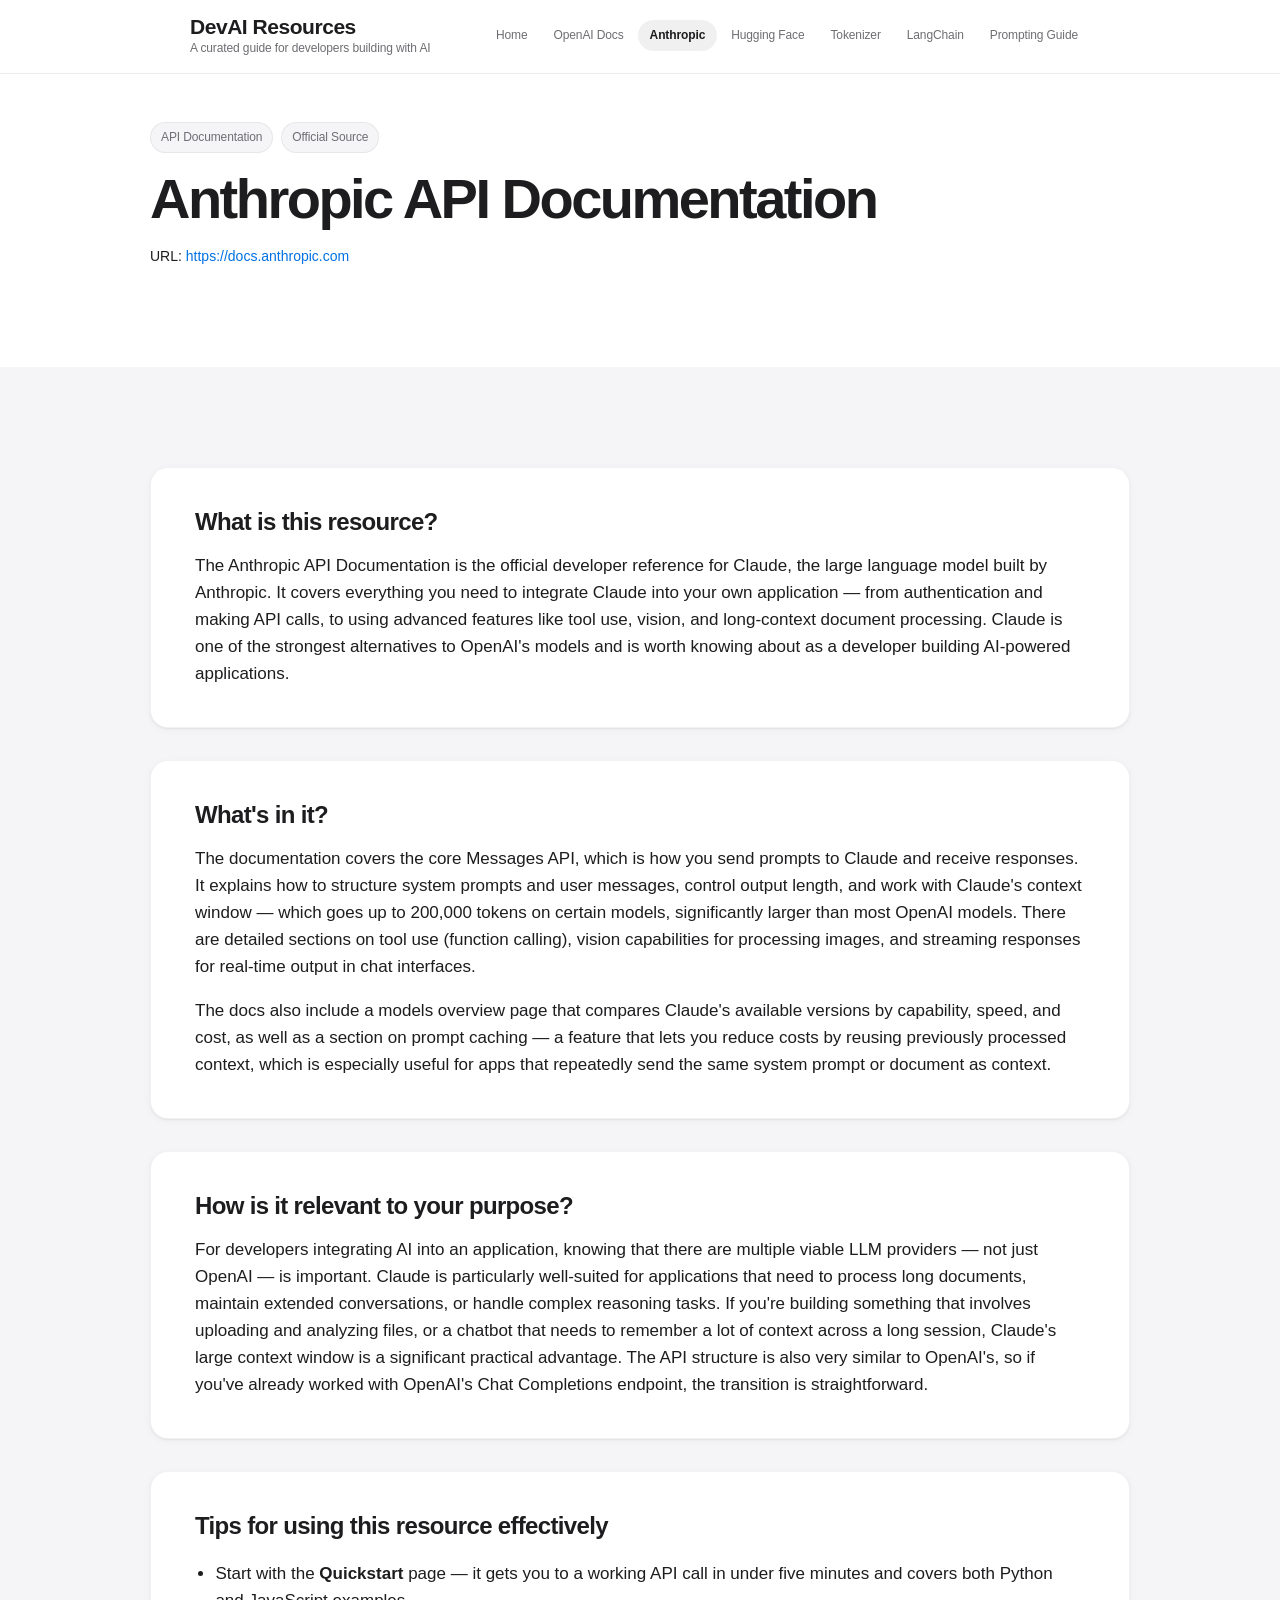
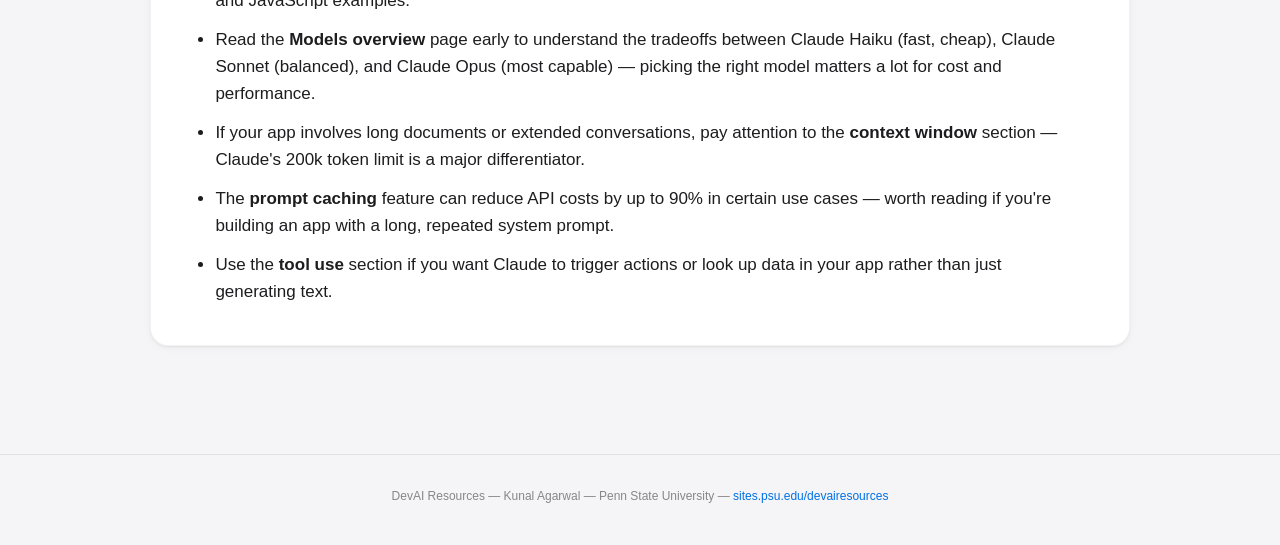
==== anthropic.html @ 5e5536e2 "Redesign DevAI Resources with premium Apple-inspired UI Rebuild the static site styling and page str" ====
<!DOCTYPE html>
<html lang="en">
<head>
  <meta charset="UTF-8" />
  <meta name="viewport" content="width=device-width, initial-scale=1.0" />
  <title>Anthropic API Documentation — DevAI Resources</title>
  <link rel="stylesheet" href="style.css" />
</head>
<body>

  <header class="chrome-header">
    <div class="chrome-header__inner">
      <div class="brand-block">
        <div class="brand-block__title"><a href="index.html">DevAI Resources</a></div>
        <div class="brand-block__tagline">A curated guide for developers building with AI</div>
      </div>
      <nav class="site-nav" aria-label="Primary">
        <ul class="site-nav__list">
          <li><a href="index.html" class="site-nav__link">Home</a></li>
          <li><a href="openai-docs.html" class="site-nav__link">OpenAI Docs</a></li>
          <li><a href="anthropic.html" class="site-nav__link is-current">Anthropic</a></li>
          <li><a href="huggingface.html" class="site-nav__link">Hugging Face</a></li>
          <li><a href="tokenizer.html" class="site-nav__link">Tokenizer</a></li>
          <li><a href="langchain.html" class="site-nav__link">LangChain</a></li>
          <li><a href="prompting-guide.html" class="site-nav__link">Prompting Guide</a></li>
        </ul>
      </nav>
    </div>
  </header>

  <main class="page-main">
    <section class="band band--white band--tight-top">
      <div class="layout-constrain">
        <div class="resource-lede">
          <div class="resource-lede__tags">
            <span class="resource-lede__tag">API Documentation</span>
            <span class="resource-lede__tag">Official Source</span>
          </div>
          <h1 class="resource-lede__title">Anthropic API Documentation</h1>
          <p class="resource-lede__url">URL: <a href="https://docs.anthropic.com" target="_blank">https://docs.anthropic.com</a></p>
        </div>
      </div>
    </section>

    <section class="band band--tint">
      <div class="layout-constrain">
        <div class="article-stack">
          <div class="feature-panel">
            <h3 class="feature-panel__title">What is this resource?</h3>
            <p>The Anthropic API Documentation is the official developer reference for Claude, the large language model built by Anthropic. It covers everything you need to integrate Claude into your own application — from authentication and making API calls, to using advanced features like tool use, vision, and long-context document processing. Claude is one of the strongest alternatives to OpenAI's models and is worth knowing about as a developer building AI-powered applications.</p>
          </div>

          <div class="feature-panel">
            <h3 class="feature-panel__title">What's in it?</h3>
            <p>The documentation covers the core Messages API, which is how you send prompts to Claude and receive responses. It explains how to structure system prompts and user messages, control output length, and work with Claude's context window — which goes up to 200,000 tokens on certain models, significantly larger than most OpenAI models. There are detailed sections on tool use (function calling), vision capabilities for processing images, and streaming responses for real-time output in chat interfaces.</p>
            <p>The docs also include a models overview page that compares Claude's available versions by capability, speed, and cost, as well as a section on prompt caching — a feature that lets you reduce costs by reusing previously processed context, which is especially useful for apps that repeatedly send the same system prompt or document as context.</p>
          </div>

          <div class="feature-panel">
            <h3 class="feature-panel__title">How is it relevant to your purpose?</h3>
            <p>For developers integrating AI into an application, knowing that there are multiple viable LLM providers — not just OpenAI — is important. Claude is particularly well-suited for applications that need to process long documents, maintain extended conversations, or handle complex reasoning tasks. If you're building something that involves uploading and analyzing files, or a chatbot that needs to remember a lot of context across a long session, Claude's large context window is a significant practical advantage. The API structure is also very similar to OpenAI's, so if you've already worked with OpenAI's Chat Completions endpoint, the transition is straightforward.</p>
          </div>

          <aside class="tips-panel">
            <h3 class="tips-panel__title">Tips for using this resource effectively</h3>
            <ul>
              <li>Start with the <strong>Quickstart</strong> page — it gets you to a working API call in under five minutes and covers both Python and JavaScript examples.</li>
              <li>Read the <strong>Models overview</strong> page early to understand the tradeoffs between Claude Haiku (fast, cheap), Claude Sonnet (balanced), and Claude Opus (most capable) — picking the right model matters a lot for cost and performance.</li>
              <li>If your app involves long documents or extended conversations, pay attention to the <strong>context window</strong> section — Claude's 200k token limit is a major differentiator.</li>
              <li>The <strong>prompt caching</strong> feature can reduce API costs by up to 90% in certain use cases — worth reading if you're building an app with a long, repeated system prompt.</li>
              <li>Use the <strong>tool use</strong> section if you want Claude to trigger actions or look up data in your app rather than just generating text.</li>
            </ul>
          </aside>
        </div>
      </div>
    </section>
  </main>

  <footer class="chrome-footer">
    <div class="layout-constrain">
      <p class="chrome-footer__legal">DevAI Resources &mdash; Kunal Agarwal &mdash; Penn State University &mdash; <a href="https://sites.psu.edu/devairesources">sites.psu.edu/devairesources</a></p>
    </div>
  </footer>

</body>
</html>
---- style.css ----
/* ============================================
   DevAI Resources — Apple-inspired design system
   GitHub Pages: link from each HTML <head>
   WordPress: Appearance → Additional CSS (no <style> in HTML)
   ============================================ */

:root {
  --bg-white: #ffffff;
  --bg-tint: #f5f5f7;
  --text: #1d1d1f;
  --text-secondary: #6e6e73;
  --text-tertiary: #86868b;
  --link: #0071e3;
  --link-hover: #0077ed;
  --hairline: rgba(0, 0, 0, 0.08);
  --shadow-card: 0 2px 8px rgba(0, 0, 0, 0.04), 0 1px 2px rgba(0, 0, 0, 0.06);
  --shadow-card-hover: 0 12px 40px rgba(0, 0, 0, 0.08), 0 4px 12px rgba(0, 0, 0, 0.04);
  --radius-sm: 10px;
  --radius-md: 14px;
  --radius-lg: 18px;
  --font-stack: -apple-system, BlinkMacSystemFont, "SF Pro Display", "SF Pro Text",
    "Segoe UI", Roboto, "Helvetica Neue", Arial, sans-serif;
  --mono: "SF Mono", ui-monospace, Menlo, Monaco, "Cascadia Mono", monospace;
  --max-content: 980px;
  --band-pad-y: clamp(5rem, 11vw, 6.25rem);
  --band-pad-x: clamp(1.25rem, 5vw, 2.5rem);
  --ease: cubic-bezier(0.25, 0.1, 0.25, 1);
}

*,
*::before,
*::after {
  box-sizing: border-box;
  margin: 0;
  padding: 0;
}

html {
  scroll-behavior: smooth;
}

@media (prefers-reduced-motion: reduce) {
  html {
    scroll-behavior: auto;
  }
  *,
  *::before,
  *::after {
    transition-duration: 0.01ms !important;
  }
}

body {
  font-family: var(--font-stack);
  font-size: 17px;
  line-height: 1.5882352941;
  font-weight: 400;
  color: var(--text);
  background: var(--bg-white);
  -webkit-font-smoothing: antialiased;
  text-rendering: optimizeLegibility;
}

/* —— Links —— */
a {
  color: var(--link);
  text-decoration: none;
}

a:hover {
  text-decoration: underline;
  color: var(--link-hover);
}

a:focus-visible {
  outline: 2px solid var(--link);
  outline-offset: 3px;
  border-radius: 2px;
}

/* —— Chrome header (frosted, sticky) —— */
.chrome-header {
  position: sticky;
  top: 0;
  z-index: 1000;
  background: rgba(255, 255, 255, 0.72);
  -webkit-backdrop-filter: saturate(180%) blur(20px);
  backdrop-filter: saturate(180%) blur(20px);
  border-bottom: 1px solid var(--hairline);
}

.chrome-header__inner {
  max-width: var(--max-content);
  margin: 0 auto;
  padding: 14px var(--band-pad-x) 16px;
  display: flex;
  align-items: center;
  justify-content: space-between;
  flex-wrap: wrap;
  gap: 16px 24px;
}

.brand-block__title {
  font-size: 21px;
  font-weight: 600;
  letter-spacing: -0.022em;
  line-height: 1.2;
}

.brand-block__title a {
  color: var(--text);
  text-decoration: none;
}

.brand-block__title a:hover {
  color: var(--text);
  text-decoration: none;
  opacity: 0.85;
}

.brand-block__tagline {
  margin-top: 2px;
  font-size: 12px;
  font-weight: 400;
  letter-spacing: -0.01em;
  color: var(--text-secondary);
  line-height: 1.3;
}

.site-nav__list {
  list-style: none;
  display: flex;
  flex-wrap: wrap;
  align-items: center;
  gap: 4px 2px;
}

.site-nav__link {
  display: inline-block;
  padding: 6px 12px;
  font-size: 12px;
  font-weight: 400;
  letter-spacing: -0.01em;
  color: var(--text-secondary);
  text-decoration: none;
  border-radius: 980px;
  transition: color 0.2s var(--ease), background 0.2s var(--ease);
}

.site-nav__link:hover {
  color: var(--text);
  text-decoration: none;
  background: rgba(0, 0, 0, 0.04);
}

.site-nav__link.is-current {
  color: var(--text);
  font-weight: 600;
  text-decoration: none;
  background: rgba(0, 0, 0, 0.06);
}

.site-nav__link.is-current:hover {
  color: var(--text);
}

/* —— Layout bands —— */
.band {
  width: 100%;
  padding: var(--band-pad-y) var(--band-pad-x);
}

.band--white {
  background: var(--bg-white);
}

.band--tint {
  background: var(--bg-tint);
}

.band--tight-top {
  padding-top: clamp(2rem, 5vw, 3rem);
}

.layout-constrain {
  max-width: var(--max-content);
  margin: 0 auto;
  width: 100%;
}

/* —— Home hero —— */
.hero {
  text-align: center;
  padding-top: clamp(3.5rem, 12vw, 6rem);
  padding-bottom: clamp(3.5rem, 12vw, 6rem);
}

.hero__eyebrow {
  font-size: 12px;
  font-weight: 600;
  letter-spacing: 0.02em;
  color: var(--text-tertiary);
  margin-bottom: 12px;
}

.hero__headline {
  font-size: clamp(40px, 7vw, 64px);
  font-weight: 600;
  letter-spacing: -0.045em;
  line-height: 1.05;
  color: var(--text);
  margin: 0 auto 20px;
}

.hero__subhead {
  font-size: clamp(19px, 2.5vw, 24px);
  font-weight: 400;
  letter-spacing: 0.004em;
  line-height: 1.4211;
  color: var(--text-secondary);
  max-width: 38rem;
  margin: 0 auto;
}

/* —— Page main —— */
.page-main {
  display: block;
}

/* —— Section typography —— */
.band .section-headline {
  font-size: clamp(32px, 5vw, 48px);
  font-weight: 600;
  letter-spacing: -0.035em;
  line-height: 1.0833333333;
  color: var(--text);
  margin-bottom: 20px;
}

.band p {
  color: var(--text);
  margin-bottom: 1em;
  max-width: 68ch;
}

.band p:last-child {
  margin-bottom: 0;
}

/* —— Pillar grid (audience / purpose / etc.) —— */
.pillar-grid {
  display: grid;
  grid-template-columns: repeat(auto-fit, minmax(220px, 1fr));
  gap: 16px;
  margin-top: 40px;
}

.pillar-card {
  background: var(--bg-white);
  border-radius: var(--radius-md);
  padding: 28px 24px;
  box-shadow: var(--shadow-card);
  border: 1px solid rgba(0, 0, 0, 0.04);
  transition: box-shadow 0.35s var(--ease), transform 0.35s var(--ease);
}

.pillar-card:hover {
  box-shadow: var(--shadow-card-hover);
  transform: translateY(-2px);
}

.pillar-card h3.pillar-card__label {
  font-size: 14px;
  font-weight: 600;
  letter-spacing: -0.016em;
  color: var(--text-secondary);
  margin: 0 0 8px;
}

.pillar-card p {
  font-size: 15px;
  line-height: 1.5;
  color: var(--text);
  margin: 0;
  max-width: none;
}

/* —— TOC panel —— */
.toc-panel {
  margin-top: 32px;
  background: var(--bg-white);
  border-radius: var(--radius-lg);
  padding: 36px 40px;
  box-shadow: var(--shadow-card);
  border: 1px solid rgba(0, 0, 0, 0.04);
}

.toc-panel__label {
  font-size: 14px;
  font-weight: 600;
  letter-spacing: -0.016em;
  color: var(--text-secondary);
  margin-bottom: 20px;
}

.toc-panel__list {
  list-style: decimal;
  padding-left: 1.25em;
  margin: 0;
}

.toc-panel__list > li {
  margin-bottom: 20px;
  padding-left: 8px;
  font-size: 17px;
  line-height: 1.4705882353;
  color: var(--text);
}

.toc-panel__list > li:last-child {
  margin-bottom: 0;
}

.toc-panel__list a {
  font-weight: 500;
  color: var(--link);
}

.toc-panel__list a:hover {
  color: var(--link-hover);
}

.toc-panel__summary {
  display: block;
  margin-top: 6px;
  font-size: 14px;
  font-weight: 400;
  line-height: 1.5;
  color: var(--text-secondary);
  max-width: none;
}

/* —— Resource deck (index) —— */
.resource-deck {
  display: grid;
  gap: 16px;
  margin-top: 32px;
}

.resource-card {
  display: flex;
  align-items: flex-start;
  gap: 20px;
  background: var(--bg-white);
  border-radius: var(--radius-lg);
  padding: 28px 32px;
  border: 1px solid rgba(0, 0, 0, 0.06);
  box-shadow: var(--shadow-card);
  transition: box-shadow 0.35s var(--ease), transform 0.35s var(--ease);
}

.resource-card:hover {
  box-shadow: var(--shadow-card-hover);
  transform: translateY(-3px);
}

.resource-card__index {
  flex-shrink: 0;
  width: 32px;
  height: 32px;
  display: flex;
  align-items: center;
  justify-content: center;
  font-size: 13px;
  font-weight: 600;
  letter-spacing: -0.02em;
  color: var(--text-secondary);
  background: var(--bg-tint);
  border-radius: var(--radius-sm);
}

.resource-card__body {
  min-width: 0;
  flex: 1;
}

.resource-card__title {
  font-size: 21px;
  font-weight: 600;
  letter-spacing: -0.022em;
  line-height: 1.1904761905;
  color: var(--text);
  margin: 0 0 8px;
}

.resource-card__blurb {
  font-size: 15px;
  line-height: 1.5;
  color: var(--text-secondary);
  margin: 0 0 12px;
  max-width: none;
}

.resource-card__link {
  display: inline-flex;
  align-items: center;
  gap: 6px;
  font-size: 15px;
  font-weight: 400;
  color: var(--link);
  margin-top: 4px;
  text-decoration: none;
}

.resource-card__link:hover {
  text-decoration: underline;
  color: var(--link-hover);
}

/* —— Resource article (subpages) —— */
.resource-lede__tags {
  display: flex;
  flex-wrap: wrap;
  gap: 8px;
  margin-bottom: 16px;
}

.resource-lede__tag {
  display: inline-block;
  font-size: 12px;
  font-weight: 500;
  letter-spacing: -0.01em;
  color: var(--text-secondary);
  background: var(--bg-tint);
  padding: 5px 10px;
  border-radius: 980px;
  border: 1px solid rgba(0, 0, 0, 0.06);
}

.resource-lede__title {
  font-size: clamp(36px, 5.5vw, 56px);
  font-weight: 600;
  letter-spacing: -0.045em;
  line-height: 1.0714285714;
  color: var(--text);
  margin-bottom: 16px;
}

.resource-lede__url {
  font-size: 14px;
  line-height: 1.6;
  color: var(--text-secondary);
  margin: 0;
  max-width: none;
}

.resource-lede__url a {
  font-weight: 400;
  word-break: break-word;
}

.article-stack {
  display: flex;
  flex-direction: column;
  gap: 32px;
}

.feature-panel {
  background: var(--bg-white);
  border-radius: var(--radius-lg);
  padding: 40px 44px;
  border: 1px solid rgba(0, 0, 0, 0.05);
  box-shadow: var(--shadow-card);
}

.feature-panel__title {
  font-size: 24px;
  font-weight: 600;
  letter-spacing: -0.028em;
  line-height: 1.1666666667;
  color: var(--text);
  margin: 0 0 16px;
}

.feature-panel p {
  font-size: 17px;
  line-height: 1.5882352941;
  color: var(--text);
  margin-bottom: 1em;
  max-width: none;
}

.feature-panel p:last-child {
  margin-bottom: 0;
}

.tips-panel {
  background: var(--bg-white);
  border-radius: var(--radius-lg);
  padding: 40px 44px;
  border: 1px solid rgba(0, 0, 0, 0.05);
  box-shadow: var(--shadow-card);
  margin-bottom: 8px;
}

.tips-panel__title {
  font-size: 24px;
  font-weight: 600;
  letter-spacing: -0.028em;
  line-height: 1.1666666667;
  color: var(--text);
  margin: 0 0 20px;
}

.tips-panel ul {
  margin: 0;
  padding-left: 1.2em;
  max-width: none;
}

.tips-panel li {
  font-size: 17px;
  line-height: 1.5882352941;
  color: var(--text);
  margin-bottom: 12px;
}

.tips-panel li:last-child {
  margin-bottom: 0;
}

strong {
  font-weight: 600;
  color: var(--text);
}

code {
  font-family: var(--mono);
  font-size: 0.9em;
  font-weight: 500;
  color: var(--text);
  background: var(--bg-tint);
  padding: 0.12em 0.4em;
  border-radius: 6px;
  border: 1px solid rgba(0, 0, 0, 0.06);
}

/* —— Footer —— */
.chrome-footer {
  background: var(--bg-tint);
  border-top: 1px solid var(--hairline);
  padding: 32px var(--band-pad-x) 40px;
  text-align: center;
}

.chrome-footer__legal {
  font-size: 12px;
  line-height: 1.5;
  color: var(--text-tertiary);
  margin: 0 auto;
  max-width: 42rem;
}

.chrome-footer__legal a {
  color: var(--link);
  font-weight: 400;
}

.chrome-footer__legal a:hover {
  color: var(--link-hover);
}

/* —— Responsive —— */
@media (max-width: 734px) {
  .chrome-header__inner {
    flex-direction: column;
    align-items: flex-start;
  }

  .site-nav__list {
    gap: 2px;
  }

  .toc-panel {
    padding: 28px 24px;
  }

  .feature-panel,
  .tips-panel {
    padding: 32px 24px;
  }

  .resource-card {
    padding: 24px 20px;
    flex-direction: column;
    gap: 16px;
  }

  body {
    font-size: 16px;
  }

  .toc-panel__list > li,
  .feature-panel p,
  .tips-panel li {
    font-size: 16px;
  }
}
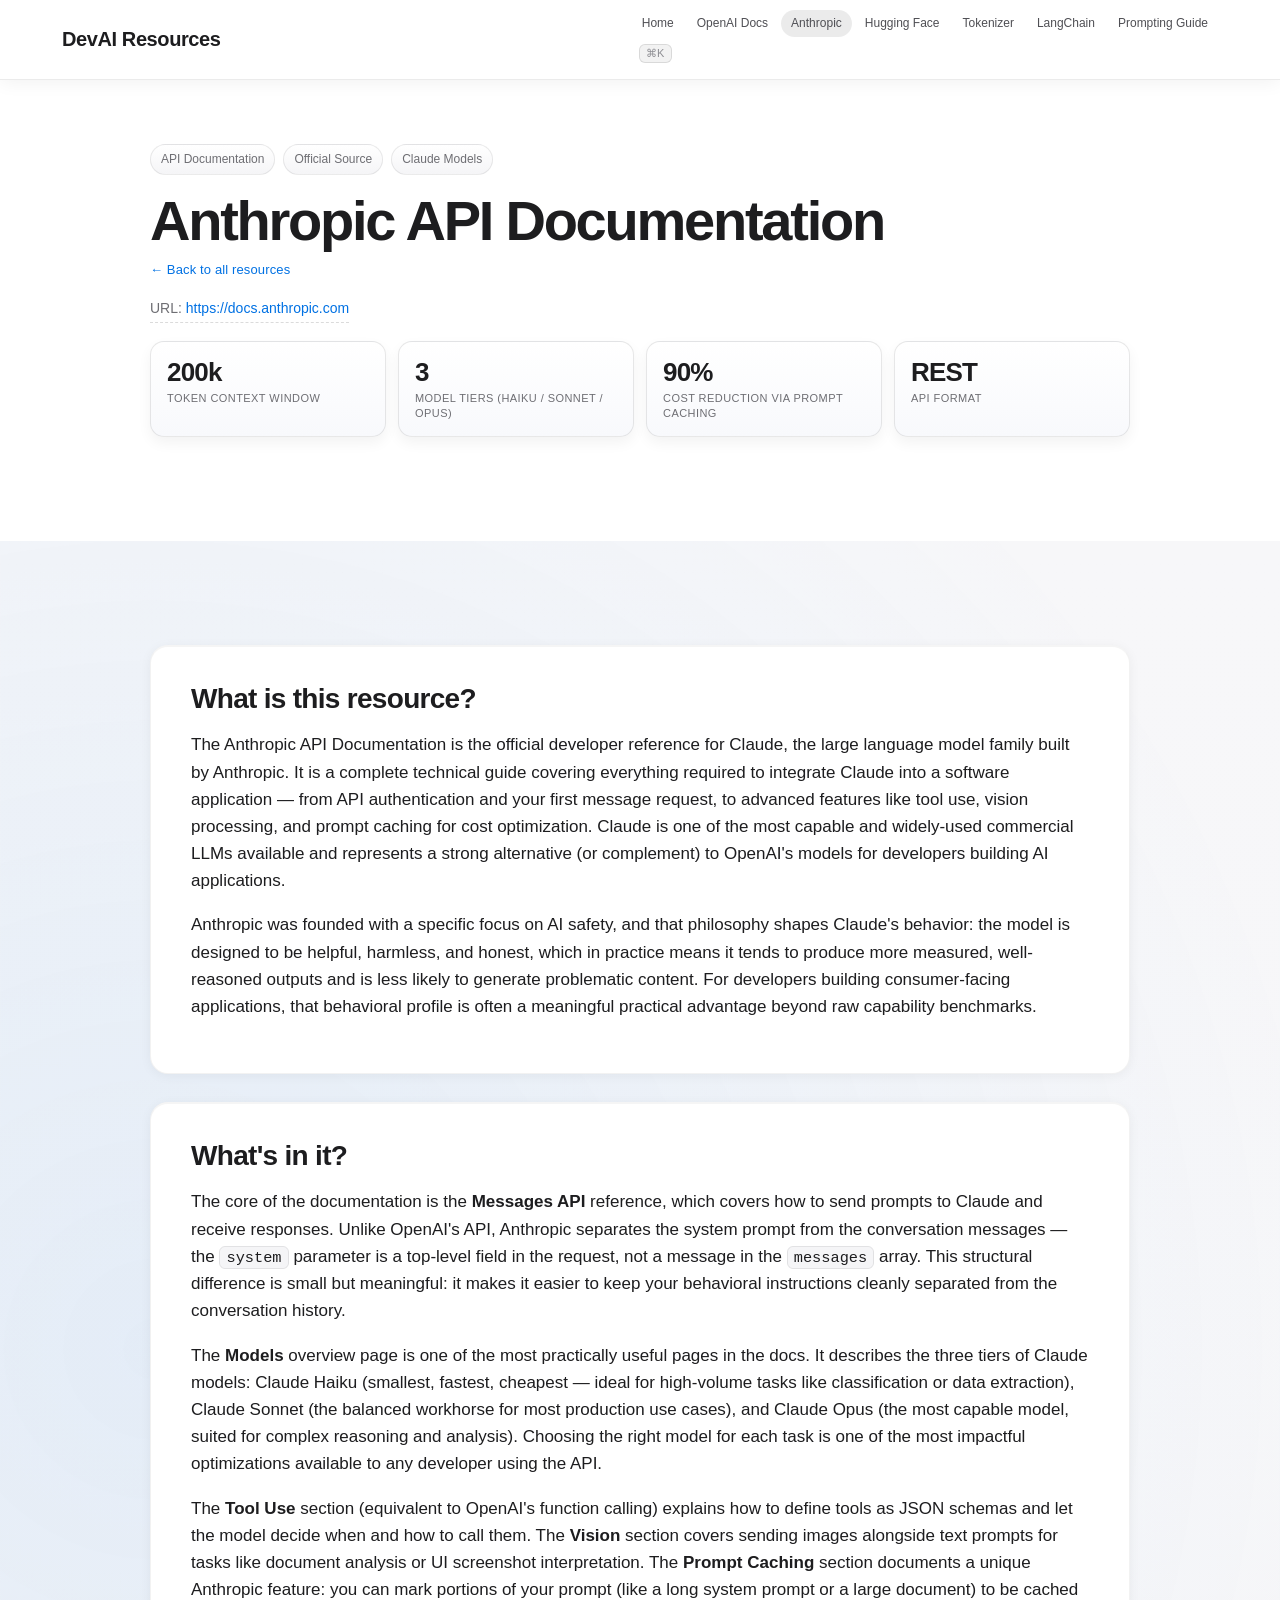
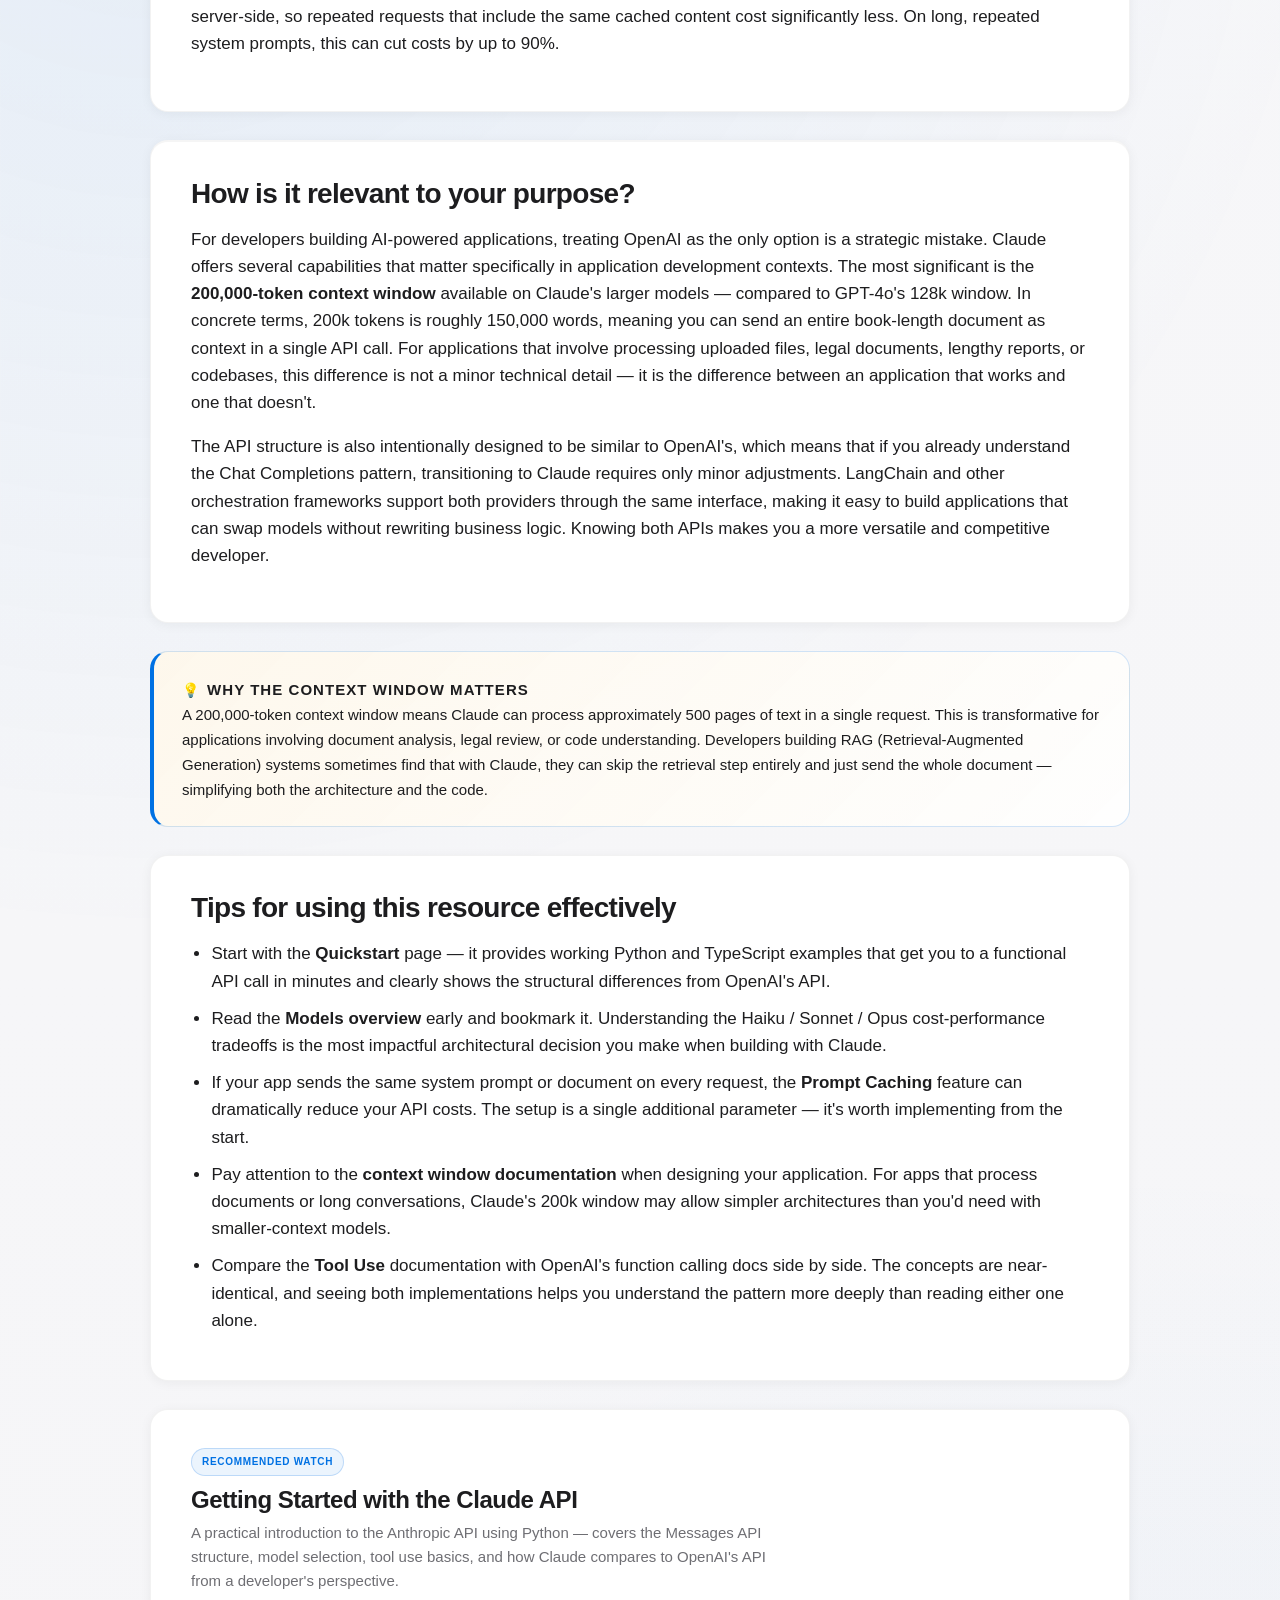
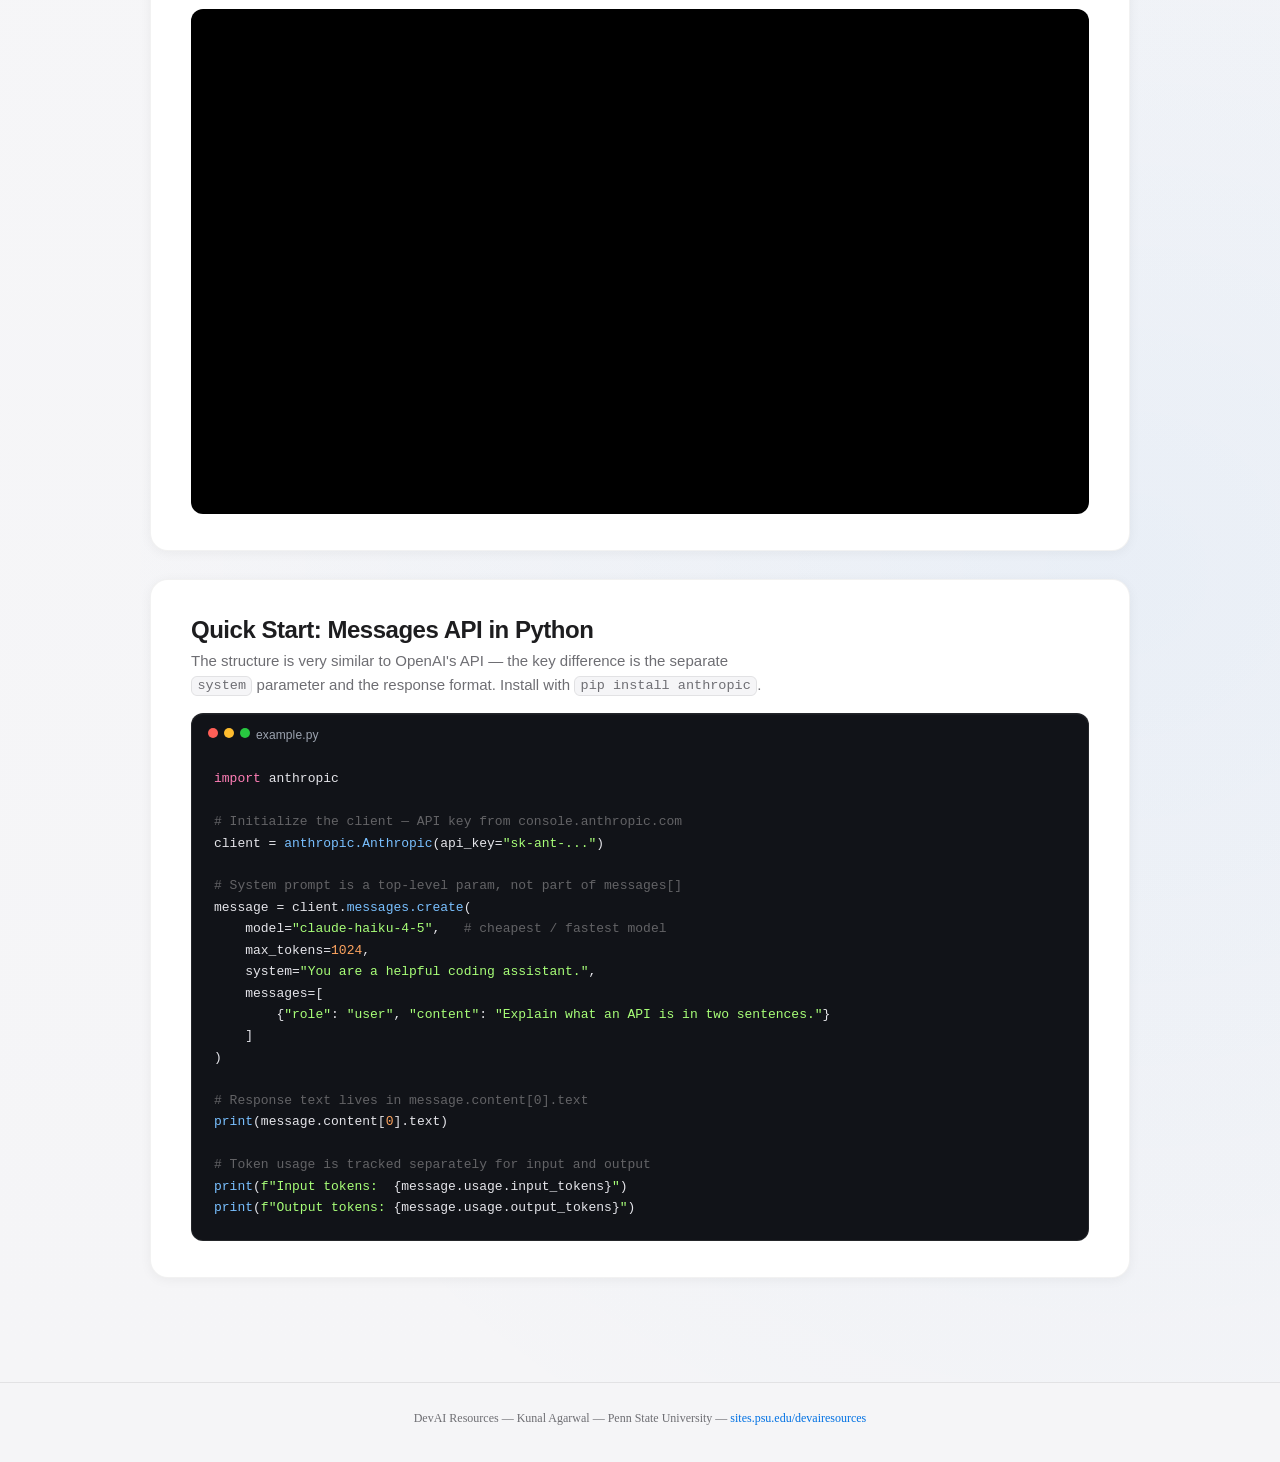
==== commit c2df6080: "Add fully functional client-side search bar to nav - New search.js with scored search index across a" ====
--- a/anthropic.html
+++ b/anthropic.html
@@ -8,79 +8,180 @@
 </head>
 <body>
 
-  <header class="chrome-header">
-    <div class="chrome-header__inner">
-      <div class="brand-block">
-        <div class="brand-block__title"><a href="index.html">DevAI Resources</a></div>
-        <div class="brand-block__tagline">A curated guide for developers building with AI</div>
-      </div>
-      <nav class="site-nav" aria-label="Primary">
-        <ul class="site-nav__list">
-          <li><a href="index.html" class="site-nav__link">Home</a></li>
-          <li><a href="openai-docs.html" class="site-nav__link">OpenAI Docs</a></li>
-          <li><a href="anthropic.html" class="site-nav__link is-current">Anthropic</a></li>
-          <li><a href="huggingface.html" class="site-nav__link">Hugging Face</a></li>
-          <li><a href="tokenizer.html" class="site-nav__link">Tokenizer</a></li>
-          <li><a href="langchain.html" class="site-nav__link">LangChain</a></li>
-          <li><a href="prompting-guide.html" class="site-nav__link">Prompting Guide</a></li>
+  <!-- GITHUB PAGES ONLY — do not paste this into WordPress -->
+  <header class="devai-header">
+    <div class="devai-header__inner">
+      <a class="devai-brand" href="index.html">DevAI Resources</a>
+      <nav class="devai-nav" aria-label="Primary">
+        <ul class="devai-nav__list">
+          <li><a href="index.html" class="devai-nav__link">Home</a></li>
+          <li><a href="openai-docs.html" class="devai-nav__link">OpenAI Docs</a></li>
+          <li><a href="anthropic.html" class="devai-nav__link is-current">Anthropic</a></li>
+          <li><a href="huggingface.html" class="devai-nav__link">Hugging Face</a></li>
+          <li><a href="tokenizer.html" class="devai-nav__link">Tokenizer</a></li>
+          <li><a href="langchain.html" class="devai-nav__link">LangChain</a></li>
+          <li><a href="prompting-guide.html" class="devai-nav__link">Prompting Guide</a></li>
         </ul>
+        <div class="devai-search" id="devaiSearch">
+          <button class="devai-search__btn" id="devaiSearchToggle" aria-label="Search" aria-expanded="false">
+            <svg width="16" height="16" viewBox="0 0 16 16" fill="none" xmlns="http://www.w3.org/2000/svg">
+              <circle cx="6.5" cy="6.5" r="5" stroke="currentColor" stroke-width="1.5"/>
+              <path d="M10.5 10.5L14 14" stroke="currentColor" stroke-width="1.5" stroke-linecap="round"/>
+            </svg>
+            <span class="devai-search__shortcut">&#8984;K</span>
+          </button>
+          <div class="devai-search__popover" id="devaiSearchPopover">
+            <input
+              type="text"
+              class="devai-search__input"
+              id="devaiSearchInput"
+              placeholder="Search resources&#8230;"
+              autocomplete="off"
+              spellcheck="false"
+            />
+            <div class="devai-search__results" id="devaiSearchResults"></div>
+          </div>
+        </div>
       </nav>
     </div>
   </header>
 
   <main class="page-main">
+
+    <!-- Lede / hero -->
     <section class="band band--white band--tight-top">
       <div class="layout-constrain">
         <div class="resource-lede">
           <div class="resource-lede__tags">
             <span class="resource-lede__tag">API Documentation</span>
             <span class="resource-lede__tag">Official Source</span>
+            <span class="resource-lede__tag">Claude Models</span>
           </div>
           <h1 class="resource-lede__title">Anthropic API Documentation</h1>
+          <p class="resource-lede__back"><a href="index.html">&larr; Back to all resources</a></p>
           <p class="resource-lede__url">URL: <a href="https://docs.anthropic.com" target="_blank">https://docs.anthropic.com</a></p>
+          <div class="devai-stats">
+            <div class="devai-stat">
+              <p class="devai-stat__value">200k</p>
+              <p class="devai-stat__label">Token context window</p>
+            </div>
+            <div class="devai-stat">
+              <p class="devai-stat__value">3</p>
+              <p class="devai-stat__label">Model tiers (Haiku / Sonnet / Opus)</p>
+            </div>
+            <div class="devai-stat">
+              <p class="devai-stat__value">90%</p>
+              <p class="devai-stat__label">Cost reduction via prompt caching</p>
+            </div>
+            <div class="devai-stat">
+              <p class="devai-stat__value">REST</p>
+              <p class="devai-stat__label">API format</p>
+            </div>
+          </div>
         </div>
       </div>
     </section>
 
+    <!-- Abstract sections -->
     <section class="band band--tint">
       <div class="layout-constrain">
         <div class="article-stack">
+
+          <!-- What is this resource? -->
           <div class="feature-panel">
             <h3 class="feature-panel__title">What is this resource?</h3>
-            <p>The Anthropic API Documentation is the official developer reference for Claude, the large language model built by Anthropic. It covers everything you need to integrate Claude into your own application — from authentication and making API calls, to using advanced features like tool use, vision, and long-context document processing. Claude is one of the strongest alternatives to OpenAI's models and is worth knowing about as a developer building AI-powered applications.</p>
+            <p>The Anthropic API Documentation is the official developer reference for Claude, the large language model family built by Anthropic. It is a complete technical guide covering everything required to integrate Claude into a software application — from API authentication and your first message request, to advanced features like tool use, vision processing, and prompt caching for cost optimization. Claude is one of the most capable and widely-used commercial LLMs available and represents a strong alternative (or complement) to OpenAI's models for developers building AI applications.</p>
+            <p>Anthropic was founded with a specific focus on AI safety, and that philosophy shapes Claude's behavior: the model is designed to be helpful, harmless, and honest, which in practice means it tends to produce more measured, well-reasoned outputs and is less likely to generate problematic content. For developers building consumer-facing applications, that behavioral profile is often a meaningful practical advantage beyond raw capability benchmarks.</p>
           </div>
 
+          <!-- What's in it? -->
           <div class="feature-panel">
             <h3 class="feature-panel__title">What's in it?</h3>
-            <p>The documentation covers the core Messages API, which is how you send prompts to Claude and receive responses. It explains how to structure system prompts and user messages, control output length, and work with Claude's context window — which goes up to 200,000 tokens on certain models, significantly larger than most OpenAI models. There are detailed sections on tool use (function calling), vision capabilities for processing images, and streaming responses for real-time output in chat interfaces.</p>
-            <p>The docs also include a models overview page that compares Claude's available versions by capability, speed, and cost, as well as a section on prompt caching — a feature that lets you reduce costs by reusing previously processed context, which is especially useful for apps that repeatedly send the same system prompt or document as context.</p>
+            <p>The core of the documentation is the <strong>Messages API</strong> reference, which covers how to send prompts to Claude and receive responses. Unlike OpenAI's API, Anthropic separates the system prompt from the conversation messages — the <code>system</code> parameter is a top-level field in the request, not a message in the <code>messages</code> array. This structural difference is small but meaningful: it makes it easier to keep your behavioral instructions cleanly separated from the conversation history.</p>
+            <p>The <strong>Models</strong> overview page is one of the most practically useful pages in the docs. It describes the three tiers of Claude models: Claude Haiku (smallest, fastest, cheapest — ideal for high-volume tasks like classification or data extraction), Claude Sonnet (the balanced workhorse for most production use cases), and Claude Opus (the most capable model, suited for complex reasoning and analysis). Choosing the right model for each task is one of the most impactful optimizations available to any developer using the API.</p>
+            <p>The <strong>Tool Use</strong> section (equivalent to OpenAI's function calling) explains how to define tools as JSON schemas and let the model decide when and how to call them. The <strong>Vision</strong> section covers sending images alongside text prompts for tasks like document analysis or UI screenshot interpretation. The <strong>Prompt Caching</strong> section documents a unique Anthropic feature: you can mark portions of your prompt (like a long system prompt or a large document) to be cached server-side, so repeated requests that include the same cached content cost significantly less. On long, repeated system prompts, this can cut costs by up to 90%.</p>
           </div>
 
+          <!-- How is it relevant? -->
           <div class="feature-panel">
             <h3 class="feature-panel__title">How is it relevant to your purpose?</h3>
-            <p>For developers integrating AI into an application, knowing that there are multiple viable LLM providers — not just OpenAI — is important. Claude is particularly well-suited for applications that need to process long documents, maintain extended conversations, or handle complex reasoning tasks. If you're building something that involves uploading and analyzing files, or a chatbot that needs to remember a lot of context across a long session, Claude's large context window is a significant practical advantage. The API structure is also very similar to OpenAI's, so if you've already worked with OpenAI's Chat Completions endpoint, the transition is straightforward.</p>
+            <p>For developers building AI-powered applications, treating OpenAI as the only option is a strategic mistake. Claude offers several capabilities that matter specifically in application development contexts. The most significant is the <strong>200,000-token context window</strong> available on Claude's larger models — compared to GPT-4o's 128k window. In concrete terms, 200k tokens is roughly 150,000 words, meaning you can send an entire book-length document as context in a single API call. For applications that involve processing uploaded files, legal documents, lengthy reports, or codebases, this difference is not a minor technical detail — it is the difference between an application that works and one that doesn't.</p>
+            <p>The API structure is also intentionally designed to be similar to OpenAI's, which means that if you already understand the Chat Completions pattern, transitioning to Claude requires only minor adjustments. LangChain and other orchestration frameworks support both providers through the same interface, making it easy to build applications that can swap models without rewriting business logic. Knowing both APIs makes you a more versatile and competitive developer.</p>
           </div>
 
+          <!-- Callout -->
+          <div class="devai-callout">
+            <p class="devai-callout__label">Why the context window matters</p>
+            <p>A 200,000-token context window means Claude can process approximately 500 pages of text in a single request. This is transformative for applications involving document analysis, legal review, or code understanding. Developers building RAG (Retrieval-Augmented Generation) systems sometimes find that with Claude, they can skip the retrieval step entirely and just send the whole document — simplifying both the architecture and the code.</p>
+          </div>
+
+          <!-- Tips -->
           <aside class="tips-panel">
             <h3 class="tips-panel__title">Tips for using this resource effectively</h3>
             <ul>
-              <li>Start with the <strong>Quickstart</strong> page — it gets you to a working API call in under five minutes and covers both Python and JavaScript examples.</li>
-              <li>Read the <strong>Models overview</strong> page early to understand the tradeoffs between Claude Haiku (fast, cheap), Claude Sonnet (balanced), and Claude Opus (most capable) — picking the right model matters a lot for cost and performance.</li>
-              <li>If your app involves long documents or extended conversations, pay attention to the <strong>context window</strong> section — Claude's 200k token limit is a major differentiator.</li>
-              <li>The <strong>prompt caching</strong> feature can reduce API costs by up to 90% in certain use cases — worth reading if you're building an app with a long, repeated system prompt.</li>
-              <li>Use the <strong>tool use</strong> section if you want Claude to trigger actions or look up data in your app rather than just generating text.</li>
+              <li>Start with the <strong>Quickstart</strong> page — it provides working Python and TypeScript examples that get you to a functional API call in minutes and clearly shows the structural differences from OpenAI's API.</li>
+              <li>Read the <strong>Models overview</strong> early and bookmark it. Understanding the Haiku / Sonnet / Opus cost-performance tradeoffs is the most impactful architectural decision you make when building with Claude.</li>
+              <li>If your app sends the same system prompt or document on every request, the <strong>Prompt Caching</strong> feature can dramatically reduce your API costs. The setup is a single additional parameter — it's worth implementing from the start.</li>
+              <li>Pay attention to the <strong>context window documentation</strong> when designing your application. For apps that process documents or long conversations, Claude's 200k window may allow simpler architectures than you'd need with smaller-context models.</li>
+              <li>Compare the <strong>Tool Use</strong> documentation with OpenAI's function calling docs side by side. The concepts are near-identical, and seeing both implementations helps you understand the pattern more deeply than reading either one alone.</li>
             </ul>
           </aside>
+
+          <!-- Video embed -->
+          <div class="devai-video-panel">
+            <p class="devai-video-panel__label">Recommended Watch</p>
+            <h3 class="devai-video-panel__title">Getting Started with the Claude API</h3>
+            <p class="devai-video-panel__desc">A practical introduction to the Anthropic API using Python — covers the Messages API structure, model selection, tool use basics, and how Claude compares to OpenAI's API from a developer's perspective.</p>
+            <div class="devai-video-wrap">
+              <iframe
+                src="https://www.youtube.com/embed/XU7kdBmEcFs"
+                title="Getting Started with the Claude API"
+                allow="accelerometer; autoplay; clipboard-write; encrypted-media; gyroscope; picture-in-picture"
+                allowfullscreen>
+              </iframe>
+            </div>
+          </div>
+
+          <!-- Code example -->
+          <div class="devai-code-panel">
+            <h3 class="devai-code-panel__title">Quick Start: Messages API in Python</h3>
+            <p class="devai-code-panel__desc">The structure is very similar to OpenAI's API — the key difference is the separate <code>system</code> parameter and the response format. Install with <code>pip install anthropic</code>.</p>
+            <div class="devai-code-block">
+              <code><span class="dk">import</span> <span class="dp">anthropic</span>
+
+<span class="dc"># Initialize the client — API key from console.anthropic.com</span>
+<span class="dp">client</span> = <span class="df">anthropic.Anthropic</span>(api_key=<span class="ds">"sk-ant-..."</span>)
+
+<span class="dc"># System prompt is a top-level param, not part of messages[]</span>
+<span class="dp">message</span> = <span class="dp">client</span>.<span class="df">messages.create</span>(
+    model=<span class="ds">"claude-haiku-4-5"</span>,   <span class="dc"># cheapest / fastest model</span>
+    max_tokens=<span class="dn">1024</span>,
+    system=<span class="ds">"You are a helpful coding assistant."</span>,
+    messages=[
+        {<span class="ds">"role"</span>: <span class="ds">"user"</span>, <span class="ds">"content"</span>: <span class="ds">"Explain what an API is in two sentences."</span>}
+    ]
+)
+
+<span class="dc"># Response text lives in message.content[0].text</span>
+<span class="df">print</span>(<span class="dp">message</span>.<span class="dp">content</span>[<span class="dn">0</span>].<span class="dp">text</span>)
+
+<span class="dc"># Token usage is tracked separately for input and output</span>
+<span class="df">print</span>(<span class="ds">f"Input tokens:  </span><span class="dp">{message.usage.input_tokens}</span><span class="ds">"</span>)
+<span class="df">print</span>(<span class="ds">f"Output tokens: </span><span class="dp">{message.usage.output_tokens}</span><span class="ds">"</span>)</code>
+            </div>
+          </div>
+
         </div>
       </div>
     </section>
   </main>
 
-  <footer class="chrome-footer">
-    <div class="layout-constrain">
-      <p class="chrome-footer__legal">DevAI Resources &mdash; Kunal Agarwal &mdash; Penn State University &mdash; <a href="https://sites.psu.edu/devairesources">sites.psu.edu/devairesources</a></p>
+  <footer class="devai-footer">
+    <div class="devai-footer__inner">
+      <p>DevAI Resources &mdash; Kunal Agarwal &mdash; Penn State University &mdash; <a href="https://sites.psu.edu/devairesources">sites.psu.edu/devairesources</a></p>
     </div>
   </footer>
 
+  <script src="search.js"></script>
 </body>
 </html>
--- a/style.css
+++ b/style.css
@@ -1,608 +1,1218 @@
-/* ============================================
-   DevAI Resources — Apple-inspired design system
-   GitHub Pages: link from each HTML <head>
-   WordPress: Appearance → Additional CSS (no <style> in HTML)
-   ============================================ */
+/* DevAI Resources — GitHub Pages + WordPress-friendly stylesheet */
 
 :root {
-  --bg-white: #ffffff;
-  --bg-tint: #f5f5f7;
-  --text: #1d1d1f;
-  --text-secondary: #6e6e73;
-  --text-tertiary: #86868b;
-  --link: #0071e3;
-  --link-hover: #0077ed;
-  --hairline: rgba(0, 0, 0, 0.08);
-  --shadow-card: 0 2px 8px rgba(0, 0, 0, 0.04), 0 1px 2px rgba(0, 0, 0, 0.06);
-  --shadow-card-hover: 0 12px 40px rgba(0, 0, 0, 0.08), 0 4px 12px rgba(0, 0, 0, 0.04);
-  --radius-sm: 10px;
-  --radius-md: 14px;
-  --radius-lg: 18px;
-  --font-stack: -apple-system, BlinkMacSystemFont, "SF Pro Display", "SF Pro Text",
-    "Segoe UI", Roboto, "Helvetica Neue", Arial, sans-serif;
-  --mono: "SF Mono", ui-monospace, Menlo, Monaco, "Cascadia Mono", monospace;
-  --max-content: 980px;
-  --band-pad-y: clamp(5rem, 11vw, 6.25rem);
-  --band-pad-x: clamp(1.25rem, 5vw, 2.5rem);
-  --ease: cubic-bezier(0.25, 0.1, 0.25, 1);
-}
-
-*,
-*::before,
-*::after {
-  box-sizing: border-box;
-  margin: 0;
-  padding: 0;
-}
-
-html {
-  scroll-behavior: smooth;
-}
-
-@media (prefers-reduced-motion: reduce) {
-  html {
-    scroll-behavior: auto;
+  --devai-bg: #ffffff;
+  --devai-bg-alt: #f5f5f7;
+  --devai-text: #1d1d1f;
+  --devai-muted: #6e6e73;
+  --devai-link: #0071e3;
+  --devai-link-hover: #0077ed;
+  --devai-border: rgba(0, 0, 0, 0.08);
+  --devai-border-soft: rgba(0, 0, 0, 0.05);
+  --devai-shadow: 0 2px 12px rgba(0, 0, 0, 0.05);
+  --devai-shadow-hover: 0 16px 38px rgba(0, 0, 0, 0.12);
+  --devai-accent-glow: rgba(0, 113, 227, 0.14);
+  --devai-radius: 18px;
+  --devai-max: 980px;
+}
+
+/* ── WordPress Twenty Sixteen nav override ─────────────────── */
+/* Replaces the default theme header with the devai-header look */
+.site-header {
+  position: sticky !important;
+  top: 0 !important;
+  z-index: 1000 !important;
+  background: rgba(255, 255, 255, 0.9) !important;
+  -webkit-backdrop-filter: saturate(180%) blur(18px) !important;
+  backdrop-filter: saturate(180%) blur(18px) !important;
+  border-bottom: 1px solid rgba(0, 0, 0, 0.08) !important;
+  box-shadow: 0 2px 18px rgba(0, 0, 0, 0.06) !important;
+  padding: 0 !important;
+}
+
+.site-header .site-branding {
+  display: flex !important;
+  align-items: center !important;
+  justify-content: space-between !important;
+  max-width: 1200px !important;
+  margin: 0 auto !important;
+  padding: 10px 22px !important;
+  gap: 20px !important;
+  flex-wrap: wrap !important;
+}
+
+.site-title {
+  margin: 0 !important;
+  padding: 0 !important;
+  font-size: 20px !important;
+  font-weight: 700 !important;
+  line-height: 1 !important;
+}
+
+.site-title a {
+  font-family: -apple-system, BlinkMacSystemFont, "SF Pro Display", "Segoe UI", sans-serif !important;
+  font-size: 20px !important;
+  font-weight: 700 !important;
+  color: #1d1d1f !important;
+  text-decoration: none !important;
+  letter-spacing: -0.02em !important;
+  white-space: nowrap !important;
+}
+
+.site-title a:hover {
+  color: #1d1d1f !important;
+  text-decoration: none !important;
+}
+
+/* Hide tagline and header image area */
+.site-description {
+  display: none !important;
+}
+
+.site-header-main {
+  padding: 0 !important;
+  border: none !important;
+}
+
+/* Nav container */
+.main-navigation {
+  background: none !important;
+  border: none !important;
+  padding: 0 !important;
+  float: none !important;
+  clear: none !important;
+}
+
+.main-navigation ul {
+  display: flex !important;
+  flex-wrap: wrap !important;
+  align-items: center !important;
+  gap: 3px !important;
+  list-style: none !important;
+  margin: 0 !important;
+  padding: 0 !important;
+  background: none !important;
+  border: none !important;
+  box-shadow: none !important;
+}
+
+.main-navigation ul li {
+  float: none !important;
+  margin: 0 !important;
+  padding: 0 !important;
+  border: none !important;
+  background: none !important;
+  position: static !important;
+}
+
+.main-navigation ul li a {
+  font-family: -apple-system, BlinkMacSystemFont, "SF Pro Display", "Segoe UI", sans-serif !important;
+  display: inline-flex !important;
+  align-items: center !important;
+  padding: 6px 10px !important;
+  border-radius: 999px !important;
+  color: #4f4f54 !important;
+  text-decoration: none !important;
+  font-size: 12px !important;
+  font-weight: 500 !important;
+  line-height: 1.25 !important;
+  background: none !important;
+  border: none !important;
+  transition: background 0.2s ease, color 0.2s ease !important;
+  white-space: nowrap !important;
+}
+
+.main-navigation ul li a:hover {
+  color: #1d1d1f !important;
+  background: rgba(0, 0, 0, 0.05) !important;
+  text-decoration: none !important;
+}
+
+.main-navigation ul li.current-menu-item > a,
+.main-navigation ul li.current_page_item > a,
+.main-navigation ul li.current-menu-ancestor > a {
+  color: #1d1d1f !important;
+  background: rgba(0, 0, 0, 0.08) !important;
+}
+
+/* Hide mobile hamburger toggle on all sizes */
+.menu-toggle {
+  display: none !important;
+}
+
+/* Hide dropdown arrows and sub-menus */
+.main-navigation .dropdown-toggle,
+.main-navigation ul ul {
+  display: none !important;
+}
+
+@media (max-width: 980px) {
+  .site-header .site-branding {
+    flex-direction: column !important;
+    align-items: flex-start !important;
+    gap: 8px !important;
   }
-  *,
-  *::before,
-  *::after {
-    transition-duration: 0.01ms !important;
+}
+/* ── end WordPress nav override ────────────────────────────── */
+
+/* ── Search bar ──────────────────────────────────────────────── */
+.devai-search {
+  position: relative;
+  display: flex;
+  align-items: center;
+  margin-left: 6px;
+}
+
+.devai-search__btn {
+  display: inline-flex !important;
+  align-items: center !important;
+  justify-content: center !important;
+  width: 32px !important;
+  height: 32px !important;
+  border-radius: 999px !important;
+  border: none !important;
+  background: none !important;
+  cursor: pointer !important;
+  color: #4f4f54 !important;
+  padding: 0 !important;
+  flex-shrink: 0;
+  transition: background 0.2s ease, color 0.2s ease;
+}
+
+.devai-search__btn:hover {
+  background: rgba(0, 0, 0, 0.05) !important;
+  color: #1d1d1f !important;
+}
+
+.devai-search__btn[aria-expanded="true"] {
+  background: rgba(0, 0, 0, 0.08) !important;
+  color: #1d1d1f !important;
+}
+
+.devai-search__popover {
+  display: none;
+  position: absolute;
+  top: calc(100% + 12px);
+  right: 0;
+  width: 340px;
+  background: #fff;
+  border-radius: 18px;
+  box-shadow: 0 12px 40px rgba(0, 0, 0, 0.14), 0 2px 8px rgba(0, 0, 0, 0.06);
+  border: 1px solid rgba(0, 0, 0, 0.08);
+  overflow: hidden;
+  z-index: 2000;
+  animation: devai-search-in 0.18s ease;
+}
+
+.devai-search__popover.is-open {
+  display: block;
+}
+
+@keyframes devai-search-in {
+  from { opacity: 0; transform: translateY(-6px) scale(0.98); }
+  to   { opacity: 1; transform: translateY(0)    scale(1);    }
+}
+
+.devai-search__input {
+  width: 100% !important;
+  border: none !important;
+  outline: none !important;
+  padding: 14px 16px !important;
+  font-size: 15px !important;
+  font-family: -apple-system, BlinkMacSystemFont, "SF Pro Text", "Segoe UI", sans-serif !important;
+  color: #1d1d1f !important;
+  background: transparent !important;
+  border-bottom: 1px solid rgba(0, 0, 0, 0.07) !important;
+  box-shadow: none !important;
+  border-radius: 0 !important;
+}
+
+.devai-search__input::placeholder {
+  color: #b0b0b8 !important;
+}
+
+.devai-search__results {
+  max-height: 300px;
+  overflow-y: auto;
+}
+
+.devai-search__result {
+  display: block !important;
+  padding: 12px 16px !important;
+  text-decoration: none !important;
+  border-bottom: 1px solid rgba(0, 0, 0, 0.04) !important;
+  transition: background 0.12s ease !important;
+  cursor: pointer;
+}
+
+.devai-search__result:last-child {
+  border-bottom: none !important;
+}
+
+.devai-search__result:hover,
+.devai-search__result.is-active {
+  background: rgba(0, 113, 227, 0.06) !important;
+  text-decoration: none !important;
+}
+
+.devai-search__result-title {
+  display: block;
+  font-size: 14px !important;
+  font-weight: 600 !important;
+  color: #1d1d1f !important;
+  margin-bottom: 3px !important;
+  line-height: 1.3 !important;
+}
+
+.devai-search__result-excerpt {
+  display: block;
+  font-size: 12px !important;
+  color: #6e6e73 !important;
+  line-height: 1.45 !important;
+  white-space: nowrap;
+  overflow: hidden;
+  text-overflow: ellipsis;
+  margin: 0 !important;
+}
+
+.devai-search__hl {
+  background: rgba(0, 113, 227, 0.12) !important;
+  color: #0071e3 !important;
+  border-radius: 3px;
+  padding: 0 2px;
+  font-style: normal;
+}
+
+.devai-search__result-excerpt .devai-search__hl {
+  background: transparent !important;
+  color: #0071e3 !important;
+  font-weight: 600 !important;
+}
+
+.devai-search__empty {
+  padding: 18px 16px !important;
+  font-size: 14px !important;
+  color: #6e6e73 !important;
+  text-align: center;
+  margin: 0 !important;
+}
+
+/* Keyboard shortcut hint inside the search button */
+.devai-search__shortcut {
+  display: inline-flex;
+  align-items: center;
+  gap: 3px;
+  padding: 2px 7px 2px 6px;
+  border-radius: 6px;
+  background: rgba(0, 0, 0, 0.05);
+  font-size: 11px;
+  font-weight: 500;
+  color: #8e8e93;
+  border: 1px solid rgba(0, 0, 0, 0.1);
+  pointer-events: none;
+  margin-left: 4px;
+}
+
+@media (max-width: 768px) {
+  .devai-search__popover {
+    width: calc(100vw - 32px);
+    right: -8px;
   }
-}
-
-body {
-  font-family: var(--font-stack);
-  font-size: 17px;
-  line-height: 1.5882352941;
-  font-weight: 400;
-  color: var(--text);
-  background: var(--bg-white);
-  -webkit-font-smoothing: antialiased;
-  text-rendering: optimizeLegibility;
-}
-
-/* —— Links —— */
-a {
-  color: var(--link);
-  text-decoration: none;
-}
-
-a:hover {
-  text-decoration: underline;
-  color: var(--link-hover);
-}
-
-a:focus-visible {
-  outline: 2px solid var(--link);
-  outline-offset: 3px;
-  border-radius: 2px;
-}
-
-/* —— Chrome header (frosted, sticky) —— */
-.chrome-header {
+
+  .devai-search__shortcut {
+    display: none;
+  }
+}
+/* ── end search bar ──────────────────────────────────────────── */
+
+/* GitHub-only header/footer chrome */
+.devai-header {
   position: sticky;
   top: 0;
   z-index: 1000;
-  background: rgba(255, 255, 255, 0.72);
-  -webkit-backdrop-filter: saturate(180%) blur(20px);
-  backdrop-filter: saturate(180%) blur(20px);
-  border-bottom: 1px solid var(--hairline);
-}
-
-.chrome-header__inner {
-  max-width: var(--max-content);
+  background: rgba(255, 255, 255, 0.9) !important;
+  -webkit-backdrop-filter: saturate(180%) blur(18px);
+  backdrop-filter: saturate(180%) blur(18px);
+  border-bottom: 1px solid var(--devai-border) !important;
+  box-shadow: 0 2px 18px rgba(0, 0, 0, 0.06) !important;
+}
+
+.devai-header,
+.devai-header * {
+  font-family: -apple-system, BlinkMacSystemFont, "SF Pro Display", "SF Pro Text", "Segoe UI",
+    Roboto, "Helvetica Neue", Arial, sans-serif !important;
+  box-sizing: border-box;
+}
+
+.devai-header__inner {
+  max-width: 1200px;
+  margin: 0 auto !important;
+  padding: 10px 22px !important;
+  display: flex !important;
+  align-items: center !important;
+  justify-content: space-between !important;
+  gap: 20px;
+}
+
+.devai-brand {
+  color: var(--devai-text) !important;
+  text-decoration: none !important;
+  font-size: 20px !important;
+  font-weight: 700 !important;
+  letter-spacing: -0.02em;
+  white-space: nowrap;
+}
+
+.devai-brand:hover {
+  color: var(--devai-text);
+  text-decoration: none;
+}
+
+.devai-nav__list {
+  list-style: none !important;
+  display: flex !important;
+  flex-wrap: wrap !important;
+  align-items: center !important;
+  gap: 3px !important;
+  margin: 0 !important;
+  padding: 0 !important;
+}
+
+.devai-header .devai-nav ul,
+.devai-header .devai-nav ol,
+.devai-header .devai-nav li {
+  list-style: none !important;
+  margin: 0 !important;
+  padding: 0 !important;
+}
+
+.devai-nav__list li {
+  list-style: none !important;
+  margin: 0 !important;
+  padding: 0 !important;
+}
+
+.devai-nav__link {
+  display: inline-flex !important;
+  align-items: center !important;
+  padding: 6px 10px !important;
+  border-radius: 999px !important;
+  color: #4f4f54 !important;
+  text-decoration: none !important;
+  font-size: 12px !important;
+  font-weight: 500 !important;
+  line-height: 1.25 !important;
+  transition: background 0.2s ease, color 0.2s ease;
+}
+
+.devai-header .devai-nav__link:link,
+.devai-header .devai-nav__link:visited {
+  color: #4f4f54 !important;
+  text-decoration: none !important;
+}
+
+.devai-nav__link:hover {
+  color: var(--devai-text) !important;
+  background: rgba(0, 0, 0, 0.05) !important;
+  text-decoration: none !important;
+}
+
+.devai-nav__link.is-current {
+  color: var(--devai-text) !important;
+  background: rgba(0, 0, 0, 0.08) !important;
+}
+
+.devai-footer {
+  background: var(--devai-bg-alt);
+  border-top: 1px solid var(--devai-border);
+  padding: 28px 20px 36px;
+}
+
+.devai-footer__inner {
+  max-width: var(--devai-max);
   margin: 0 auto;
-  padding: 14px var(--band-pad-x) 16px;
-  display: flex;
-  align-items: center;
-  justify-content: space-between;
-  flex-wrap: wrap;
-  gap: 16px 24px;
-}
-
-.brand-block__title {
-  font-size: 21px;
-  font-weight: 600;
-  letter-spacing: -0.022em;
-  line-height: 1.2;
-}
-
-.brand-block__title a {
-  color: var(--text);
+}
+
+.devai-footer__inner p {
+  margin: 0;
+  text-align: center;
+  color: var(--devai-muted);
+  font-size: 12px;
+}
+
+.devai-footer__inner a {
+  color: var(--devai-link);
   text-decoration: none;
 }
 
-.brand-block__title a:hover {
-  color: var(--text);
+.devai-footer__inner a:hover {
+  color: var(--devai-link-hover);
+  text-decoration: underline;
+}
+
+/* Page content blocks */
+.page-main {
+  font-family: -apple-system, BlinkMacSystemFont, "SF Pro Display", "SF Pro Text", "Segoe UI",
+    Roboto, "Helvetica Neue", Arial, sans-serif !important;
+  color: var(--devai-text) !important;
+  font-size: 17px !important;
+  line-height: 1.6 !important;
+  margin: 0 !important;
+}
+
+.page-main * {
+  box-sizing: border-box;
+}
+
+.page-main a {
+  color: var(--devai-link) !important;
   text-decoration: none;
-  opacity: 0.85;
-}
-
-.brand-block__tagline {
-  margin-top: 2px;
-  font-size: 12px;
-  font-weight: 400;
-  letter-spacing: -0.01em;
-  color: var(--text-secondary);
-  line-height: 1.3;
-}
-
-.site-nav__list {
-  list-style: none;
-  display: flex;
-  flex-wrap: wrap;
-  align-items: center;
-  gap: 4px 2px;
-}
-
-.site-nav__link {
-  display: inline-block;
-  padding: 6px 12px;
-  font-size: 12px;
-  font-weight: 400;
-  letter-spacing: -0.01em;
-  color: var(--text-secondary);
-  text-decoration: none;
-  border-radius: 980px;
-  transition: color 0.2s var(--ease), background 0.2s var(--ease);
-}
-
-.site-nav__link:hover {
-  color: var(--text);
-  text-decoration: none;
-  background: rgba(0, 0, 0, 0.04);
-}
-
-.site-nav__link.is-current {
-  color: var(--text);
-  font-weight: 600;
-  text-decoration: none;
-  background: rgba(0, 0, 0, 0.06);
-}
-
-.site-nav__link.is-current:hover {
-  color: var(--text);
-}
-
-/* —— Layout bands —— */
-.band {
+}
+
+.page-main a:hover {
+  color: var(--devai-link-hover) !important;
+  text-decoration: underline;
+}
+
+.page-main .band {
   width: 100%;
-  padding: var(--band-pad-y) var(--band-pad-x);
-}
-
-.band--white {
-  background: var(--bg-white);
-}
-
-.band--tint {
-  background: var(--bg-tint);
-}
-
-.band--tight-top {
-  padding-top: clamp(2rem, 5vw, 3rem);
-}
-
-.layout-constrain {
-  max-width: var(--max-content);
-  margin: 0 auto;
+  margin: 0 !important;
+  padding: clamp(5rem, 9vw, 6.5rem) clamp(1.25rem, 4vw, 2.5rem) !important;
+  position: relative;
+}
+
+.page-main .band--white {
+  background: var(--devai-bg) !important;
+}
+
+.page-main .band--tint {
+  background: linear-gradient(180deg, #f7f7f9 0%, var(--devai-bg-alt) 100%) !important;
+}
+
+.page-main .band--tint::before {
+  content: "";
+  position: absolute;
+  inset: 0;
+  pointer-events: none;
+  background: radial-gradient(circle at 12% 20%, rgba(0, 113, 227, 0.08), transparent 35%),
+    radial-gradient(circle at 88% 80%, rgba(0, 113, 227, 0.05), transparent 30%);
+}
+
+.page-main .band--tight-top {
+  padding-top: clamp(3rem, 6vw, 4rem) !important;
+}
+
+.page-main .layout-constrain {
+  max-width: var(--devai-max);
+  margin: 0 auto !important;
   width: 100%;
-}
-
-/* —— Home hero —— */
-.hero {
+  position: relative;
+  z-index: 1;
+}
+
+.page-main .hero {
   text-align: center;
-  padding-top: clamp(3.5rem, 12vw, 6rem);
-  padding-bottom: clamp(3.5rem, 12vw, 6rem);
-}
-
-.hero__eyebrow {
-  font-size: 12px;
-  font-weight: 600;
-  letter-spacing: 0.02em;
-  color: var(--text-tertiary);
-  margin-bottom: 12px;
-}
-
-.hero__headline {
-  font-size: clamp(40px, 7vw, 64px);
-  font-weight: 600;
-  letter-spacing: -0.045em;
-  line-height: 1.05;
-  color: var(--text);
-  margin: 0 auto 20px;
-}
-
-.hero__subhead {
-  font-size: clamp(19px, 2.5vw, 24px);
-  font-weight: 400;
-  letter-spacing: 0.004em;
-  line-height: 1.4211;
-  color: var(--text-secondary);
-  max-width: 38rem;
-  margin: 0 auto;
-}
-
-/* —— Page main —— */
-.page-main {
+}
+
+.page-main .devai-hero-break {
+  border-bottom: 1px solid var(--devai-border);
+  box-shadow: inset 0 -24px 44px -36px rgba(0, 113, 227, 0.3);
+}
+
+.page-main .hero__eyebrow {
+  margin: 0 0 12px !important;
+  font-size: 12px !important;
+  color: #8b8b90 !important;
+  text-transform: uppercase;
+  letter-spacing: 0.03em;
+}
+
+.page-main .hero__headline {
+  margin: 0 0 16px !important;
+  font-size: clamp(2.5rem, 7vw, 4rem) !important;
+  line-height: 1.05 !important;
+  letter-spacing: -0.04em !important;
+  font-weight: 700 !important;
+  color: var(--devai-text) !important;
+}
+
+.page-main .hero__subhead {
+  max-width: 700px;
+  margin: 0 auto !important;
+  color: var(--devai-muted) !important;
+  font-size: clamp(1.15rem, 2.4vw, 1.45rem) !important;
+}
+
+.page-main .section-headline {
+  margin: 0 0 20px !important;
+  font-size: clamp(2rem, 5vw, 3rem) !important;
+  line-height: 1.08 !important;
+  letter-spacing: -0.035em !important;
+  font-weight: 700 !important;
+  color: var(--devai-text) !important;
+}
+
+.page-main .section-headline::after {
+  content: "";
   display: block;
-}
-
-/* —— Section typography —— */
-.band .section-headline {
-  font-size: clamp(32px, 5vw, 48px);
-  font-weight: 600;
-  letter-spacing: -0.035em;
-  line-height: 1.0833333333;
-  color: var(--text);
-  margin-bottom: 20px;
-}
-
-.band p {
-  color: var(--text);
-  margin-bottom: 1em;
-  max-width: 68ch;
-}
-
-.band p:last-child {
-  margin-bottom: 0;
-}
-
-/* —— Pillar grid (audience / purpose / etc.) —— */
-.pillar-grid {
+  width: 72px;
+  height: 3px;
+  margin-top: 14px;
+  border-radius: 999px;
+  background: linear-gradient(90deg, rgba(0, 113, 227, 0.95), rgba(0, 113, 227, 0.22));
+}
+
+.page-main p {
+  margin: 0 0 1em !important;
+  color: var(--devai-text) !important;
+}
+
+.page-main strong {
+  color: var(--devai-text) !important;
+  font-weight: 600 !important;
+}
+
+.page-main code {
+  font-family: ui-monospace, SFMono-Regular, Menlo, Monaco, Consolas, "Liberation Mono", monospace !important;
+  font-size: 0.9em !important;
+  padding: 0.1em 0.4em !important;
+  border-radius: 6px !important;
+  border: 1px solid var(--devai-border) !important;
+  background: var(--devai-bg-alt) !important;
+}
+
+.page-main .pillar-grid {
   display: grid;
   grid-template-columns: repeat(auto-fit, minmax(220px, 1fr));
   gap: 16px;
-  margin-top: 40px;
-}
-
-.pillar-card {
-  background: var(--bg-white);
-  border-radius: var(--radius-md);
-  padding: 28px 24px;
-  box-shadow: var(--shadow-card);
-  border: 1px solid rgba(0, 0, 0, 0.04);
-  transition: box-shadow 0.35s var(--ease), transform 0.35s var(--ease);
-}
-
-.pillar-card:hover {
-  box-shadow: var(--shadow-card-hover);
+  margin-top: 36px !important;
+}
+
+.page-main .pillar-card,
+.page-main .toc-panel,
+.page-main .feature-panel,
+.page-main .tips-panel,
+.page-main .resource-card {
+  background: #fff !important;
+  border: 1px solid var(--devai-border-soft) !important;
+  border-radius: var(--devai-radius) !important;
+  box-shadow: var(--devai-shadow) !important;
+}
+
+.page-main .pillar-card,
+.page-main .feature-panel,
+.page-main .tips-panel {
+  transition: transform 0.28s ease, box-shadow 0.28s ease, border-color 0.28s ease;
+}
+
+.page-main .pillar-card:hover,
+.page-main .feature-panel:hover,
+.page-main .tips-panel:hover {
   transform: translateY(-2px);
-}
-
-.pillar-card h3.pillar-card__label {
-  font-size: 14px;
-  font-weight: 600;
-  letter-spacing: -0.016em;
-  color: var(--text-secondary);
-  margin: 0 0 8px;
-}
-
-.pillar-card p {
-  font-size: 15px;
-  line-height: 1.5;
-  color: var(--text);
-  margin: 0;
-  max-width: none;
-}
-
-/* —— TOC panel —— */
-.toc-panel {
-  margin-top: 32px;
-  background: var(--bg-white);
-  border-radius: var(--radius-lg);
-  padding: 36px 40px;
-  box-shadow: var(--shadow-card);
-  border: 1px solid rgba(0, 0, 0, 0.04);
-}
-
-.toc-panel__label {
-  font-size: 14px;
-  font-weight: 600;
-  letter-spacing: -0.016em;
-  color: var(--text-secondary);
-  margin-bottom: 20px;
-}
-
-.toc-panel__list {
-  list-style: decimal;
-  padding-left: 1.25em;
-  margin: 0;
-}
-
-.toc-panel__list > li {
-  margin-bottom: 20px;
-  padding-left: 8px;
-  font-size: 17px;
-  line-height: 1.4705882353;
-  color: var(--text);
-}
-
-.toc-panel__list > li:last-child {
-  margin-bottom: 0;
-}
-
-.toc-panel__list a {
-  font-weight: 500;
-  color: var(--link);
-}
-
-.toc-panel__list a:hover {
-  color: var(--link-hover);
-}
-
-.toc-panel__summary {
+  border-color: rgba(0, 113, 227, 0.2) !important;
+  box-shadow: 0 16px 36px rgba(0, 0, 0, 0.09), 0 4px 16px var(--devai-accent-glow) !important;
+}
+
+.page-main .pillar-card {
+  padding: 26px 24px !important;
+}
+
+.page-main .pillar-card__label {
+  margin: 0 0 8px !important;
+  font-size: 14px !important;
+  color: var(--devai-muted) !important;
+  font-weight: 600 !important;
+}
+
+.page-main .toc-panel {
+  margin-top: 30px !important;
+  padding: 32px !important;
+  background: linear-gradient(180deg, #ffffff 0%, #fcfcfd 100%) !important;
+}
+
+.page-main .toc-panel__label {
+  margin-bottom: 16px !important;
+  font-size: 14px !important;
+  font-weight: 600 !important;
+  color: var(--devai-muted) !important;
+}
+
+.page-main .toc-panel__list {
+  counter-reset: devai-toc;
+  list-style: none !important;
+  margin: 0 !important;
+  padding: 0 !important;
+}
+
+.page-main .toc-panel__list > li {
+  position: relative;
+  counter-increment: devai-toc;
+  margin: 0 0 14px !important;
+  padding: 20px 20px 18px 56px !important;
+  border-radius: 16px;
+  border: 1px solid rgba(0, 0, 0, 0.09);
+  background: #ffffff !important;
+  box-shadow: 0 3px 14px rgba(0, 0, 0, 0.055);
+  transition: transform 0.2s ease, box-shadow 0.2s ease, border-color 0.2s ease;
+}
+
+.page-main .toc-panel__list > li::before {
+  content: counter(devai-toc) ".";
+  position: absolute;
+  left: 20px;
+  top: 18px;
+  font-size: 19px;
+  font-weight: 700;
+  line-height: 1;
+  color: #1f2937;
+}
+
+.page-main .toc-panel__list > li:hover {
+  transform: translateY(-1px);
+  border-color: rgba(0, 113, 227, 0.3);
+  box-shadow: 0 8px 22px rgba(0, 0, 0, 0.08);
+}
+
+.page-main .toc-panel__list > li:last-child {
+  margin-bottom: 0 !important;
+}
+
+.page-main .toc-panel__list > li > a {
+  font-size: clamp(1.1rem, 1.8vw, 1.35rem) !important;
+  font-weight: 700 !important;
+  line-height: 1.2 !important;
+}
+
+.page-main .toc-panel__summary {
   display: block;
-  margin-top: 6px;
-  font-size: 14px;
-  font-weight: 400;
-  line-height: 1.5;
-  color: var(--text-secondary);
-  max-width: none;
-}
-
-/* —— Resource deck (index) —— */
-.resource-deck {
+  margin-top: 6px !important;
+  font-size: 14px !important;
+  color: var(--devai-muted) !important;
+}
+
+.page-main .resource-lede__tags {
+  display: flex;
+  flex-wrap: wrap;
+  gap: 8px;
+  margin-bottom: 16px !important;
+}
+
+.page-main .resource-lede__tag {
+  font-size: 12px !important;
+  padding: 5px 10px !important;
+  border-radius: 999px;
+  border: 1px solid var(--devai-border) !important;
+  color: var(--devai-muted) !important;
+  background: linear-gradient(180deg, #ffffff 0%, var(--devai-bg-alt) 100%) !important;
+}
+
+.page-main .resource-lede__title {
+  margin: 0 0 8px !important;
+  font-size: clamp(2.25rem, 5.5vw, 3.5rem) !important;
+  line-height: 1.08 !important;
+  letter-spacing: -0.04em !important;
+  font-weight: 700 !important;
+}
+
+.page-main .resource-lede__back {
+  margin: 0 0 14px !important;
+  font-size: 13px !important;
+  color: var(--devai-muted) !important;
+  letter-spacing: 0.01em;
+}
+
+.page-main .resource-lede__url {
+  margin: 0 !important;
+  display: inline-block;
+  padding-bottom: 2px;
+  font-size: 14px !important;
+  color: var(--devai-muted) !important;
+  border-bottom: 1px dashed rgba(0, 0, 0, 0.14);
+}
+
+.page-main .article-stack {
+  display: flex;
+  flex-direction: column;
+  gap: 28px;
+}
+
+.page-main .feature-panel,
+.page-main .tips-panel {
+  padding: 36px 40px !important;
+}
+
+.page-main .feature-panel {
+  border-top: 2px solid rgba(0, 0, 0, 0.04) !important;
+}
+
+.page-main .feature-panel__title,
+.page-main .tips-panel__title {
+  margin: 0 0 16px !important;
+  font-size: 28px !important;
+  line-height: 1.15 !important;
+  letter-spacing: -0.025em !important;
+  font-weight: 700 !important;
+  color: var(--devai-text) !important;
+}
+
+.page-main .tips-panel ul {
+  margin: 0 !important;
+  padding-left: 1.2em !important;
+}
+
+.page-main .tips-panel li {
+  margin-bottom: 10px !important;
+}
+
+/* Complementary panel rhythm: media/code/callout read as supplementary blocks */
+.page-main .devai-video-panel,
+.page-main .devai-code-panel,
+.page-main .devai-callout {
+  border-top: 3px solid rgba(0, 113, 227, 0.24) !important;
+}
+
+.page-main .resource-deck {
   display: grid;
   gap: 16px;
-  margin-top: 32px;
-}
-
-.resource-card {
+  margin-top: 32px !important;
+}
+
+.page-main .resource-card {
   display: flex;
   align-items: flex-start;
-  gap: 20px;
-  background: var(--bg-white);
-  border-radius: var(--radius-lg);
-  padding: 28px 32px;
-  border: 1px solid rgba(0, 0, 0, 0.06);
-  box-shadow: var(--shadow-card);
-  transition: box-shadow 0.35s var(--ease), transform 0.35s var(--ease);
-}
-
-.resource-card:hover {
-  box-shadow: var(--shadow-card-hover);
-  transform: translateY(-3px);
-}
-
-.resource-card__index {
-  flex-shrink: 0;
+  gap: 18px;
+  padding: 26px 28px !important;
+  transition: transform 0.25s ease, box-shadow 0.25s ease;
+}
+
+.page-main .resource-card:hover {
+  transform: translateY(-4px) scale(1.005);
+  box-shadow: var(--devai-shadow-hover), 0 2px 14px var(--devai-accent-glow) !important;
+}
+
+.page-main .resource-card__index {
   width: 32px;
   height: 32px;
+  border-radius: 10px;
   display: flex;
   align-items: center;
   justify-content: center;
-  font-size: 13px;
-  font-weight: 600;
-  letter-spacing: -0.02em;
-  color: var(--text-secondary);
-  background: var(--bg-tint);
-  border-radius: var(--radius-sm);
-}
-
-.resource-card__body {
-  min-width: 0;
-  flex: 1;
-}
-
-.resource-card__title {
-  font-size: 21px;
-  font-weight: 600;
-  letter-spacing: -0.022em;
-  line-height: 1.1904761905;
-  color: var(--text);
-  margin: 0 0 8px;
-}
-
-.resource-card__blurb {
-  font-size: 15px;
-  line-height: 1.5;
-  color: var(--text-secondary);
-  margin: 0 0 12px;
-  max-width: none;
-}
-
-.resource-card__link {
+  flex-shrink: 0;
+  font-size: 13px !important;
+  font-weight: 600 !important;
+  color: var(--devai-muted);
+  background: var(--devai-bg-alt);
+}
+
+.page-main .resource-card__title {
+  margin: 0 0 8px !important;
+  font-size: 23px !important;
+  line-height: 1.2 !important;
+  font-weight: 700 !important;
+}
+
+.page-main .resource-card__blurb {
+  margin: 0 0 10px !important;
+  font-size: 15px !important;
+  color: var(--devai-muted) !important;
+}
+
+.page-main .resource-card__link {
+  font-size: 15px !important;
+  font-weight: 500 !important;
+  transition: transform 0.2s ease;
+}
+
+.page-main .resource-card__link:hover {
+  transform: translateX(2px);
+}
+
+@media (max-width: 980px) {
+  .devai-header__inner {
+    flex-direction: column;
+    align-items: flex-start;
+  }
+}
+
+@media (max-width: 768px) {
+  .page-main .resource-card {
+    flex-direction: column;
+    padding: 22px !important;
+  }
+
+  .page-main .feature-panel,
+  .page-main .tips-panel,
+  .page-main .toc-panel {
+    padding: 24px !important;
+  }
+}
+
+/* ── Video embed panel ─────────────────────────────────────── */
+.page-main .devai-video-panel {
+  background: #fff !important;
+  border: 1px solid var(--devai-border-soft) !important;
+  border-radius: var(--devai-radius) !important;
+  box-shadow: var(--devai-shadow) !important;
+  padding: 36px 40px !important;
+  transition: transform 0.28s ease, box-shadow 0.28s ease;
+}
+
+.page-main .devai-video-panel:hover {
+  transform: translateY(-2px);
+  box-shadow: 0 16px 36px rgba(0,0,0,0.09), 0 4px 16px var(--devai-accent-glow) !important;
+}
+
+.page-main .devai-video-panel__label {
   display: inline-flex;
   align-items: center;
   gap: 6px;
-  font-size: 15px;
-  font-weight: 400;
-  color: var(--link);
-  margin-top: 4px;
-  text-decoration: none;
-}
-
-.resource-card__link:hover {
-  text-decoration: underline;
-  color: var(--link-hover);
-}
-
-/* —— Resource article (subpages) —— */
-.resource-lede__tags {
-  display: flex;
-  flex-wrap: wrap;
-  gap: 8px;
-  margin-bottom: 16px;
-}
-
-.resource-lede__tag {
-  display: inline-block;
+  padding: 5px 10px !important;
+  border-radius: 999px;
+  background: rgba(0, 113, 227, 0.08) !important;
+  border: 1px solid rgba(0, 113, 227, 0.2) !important;
+  font-size: 10px !important;
+  font-weight: 700 !important;
+  text-transform: uppercase;
+  letter-spacing: 0.07em;
+  color: var(--devai-link) !important;
+  margin: 0 0 10px !important;
+}
+
+.page-main .devai-video-panel__title {
+  font-size: 24px !important;
+  font-weight: 700 !important;
+  line-height: 1.2 !important;
+  letter-spacing: -0.02em !important;
+  color: var(--devai-text) !important;
+  margin: 0 0 6px !important;
+}
+
+.page-main .devai-video-panel__desc {
+  font-size: 15px !important;
+  color: var(--devai-muted) !important;
+  margin: 0 0 16px !important;
+  max-width: 72ch;
+}
+
+.page-main .devai-video-wrap {
+  position: relative;
+  padding-bottom: 56.25%;
+  height: 0;
+  overflow: hidden;
+  border-radius: 12px;
+  background: #000;
+  margin: 0 !important;
+}
+
+.page-main .devai-video-wrap iframe {
+  position: absolute;
+  top: 0;
+  left: 0;
+  width: 100%;
+  height: 100%;
+  border: 0;
+  border-radius: 12px;
+}
+
+/* ── Code block panel ──────────────────────────────────────── */
+.page-main .devai-code-panel {
+  background: #fff !important;
+  border: 1px solid var(--devai-border-soft) !important;
+  border-radius: var(--devai-radius) !important;
+  box-shadow: var(--devai-shadow) !important;
+  padding: 36px 40px !important;
+  transition: transform 0.28s ease, box-shadow 0.28s ease;
+}
+
+.page-main .devai-code-panel:hover {
+  transform: translateY(-2px);
+  box-shadow: 0 16px 36px rgba(0,0,0,0.09), 0 4px 16px var(--devai-accent-glow) !important;
+}
+
+.page-main .devai-code-panel__title {
+  font-size: 24px !important;
+  font-weight: 700 !important;
+  line-height: 1.2 !important;
+  letter-spacing: -0.02em !important;
+  color: var(--devai-text) !important;
+  margin: 0 0 4px !important;
+}
+
+.page-main .devai-code-panel__desc {
+  font-size: 15px !important;
+  color: var(--devai-muted) !important;
+  margin: 0 0 16px !important;
+  max-width: 72ch;
+}
+
+.page-main .devai-code-block {
+  position: relative;
+  background: #111318 !important;
+  border-radius: 12px !important;
+  padding: 54px 22px 22px !important;
+  overflow-x: auto;
+  margin: 0 !important;
+  border: 1px solid rgba(255, 255, 255, 0.08) !important;
+  box-shadow: inset 0 1px 0 rgba(255, 255, 255, 0.04);
+}
+
+.page-main .devai-code-block::before {
+  content: "";
+  position: absolute;
+  top: 14px;
+  left: 16px;
+  width: 10px;
+  height: 10px;
+  border-radius: 50%;
+  background: #ff5f57;
+  box-shadow: 16px 0 0 #febc2e, 32px 0 0 #28c840;
+}
+
+.page-main .devai-code-block::after {
+  content: "example.py";
+  position: absolute;
+  top: 12px;
+  left: 64px;
   font-size: 12px;
   font-weight: 500;
-  letter-spacing: -0.01em;
-  color: var(--text-secondary);
-  background: var(--bg-tint);
-  padding: 5px 10px;
-  border-radius: 980px;
-  border: 1px solid rgba(0, 0, 0, 0.06);
-}
-
-.resource-lede__title {
-  font-size: clamp(36px, 5.5vw, 56px);
-  font-weight: 600;
-  letter-spacing: -0.045em;
-  line-height: 1.0714285714;
-  color: var(--text);
-  margin-bottom: 16px;
-}
-
-.resource-lede__url {
+  color: #9ca3af;
+  letter-spacing: 0.01em;
+}
+
+.page-main .devai-code-block code {
+  font-family: ui-monospace, SFMono-Regular, Menlo, Monaco, Consolas, "Liberation Mono", monospace !important;
+  font-size: 13px !important;
+  line-height: 1.65 !important;
+  color: #e5e5ea !important;
+  background: none !important;
+  border: none !important;
+  padding: 0 !important;
+  border-radius: 0 !important;
+  white-space: pre !important;
+  display: block;
+}
+
+/* Syntax highlight tokens */
+.page-main .dk { color: #ff7eb6 !important; }  /* keywords: import, from, def, return */
+.page-main .ds { color: #a8ff78 !important; }  /* strings */
+.page-main .dc { color: #636366 !important; }  /* comments */
+.page-main .df { color: #79c0ff !important; }  /* function/method names */
+.page-main .dn { color: #ffa560 !important; }  /* numbers */
+.page-main .dp { color: #e5e5ea !important; }  /* default text */
+
+/* ── Callout box ───────────────────────────────────────────── */
+.page-main .devai-callout {
+  background: linear-gradient(135deg, rgba(255, 248, 234, 0.9) 0%, rgba(255, 255, 255, 0.85) 100%) !important;
+  border: 1px solid rgba(0,113,227,0.18) !important;
+  border-left: 4px solid var(--devai-link) !important;
+  border-radius: var(--devai-radius) !important;
+  padding: 24px 28px !important;
+}
+
+.page-main .devai-callout__label {
+  display: inline-flex;
+  align-items: center;
+  gap: 7px;
+  font-size: 11px !important;
+  font-weight: 700 !important;
+  text-transform: uppercase;
+  letter-spacing: 0.07em;
+  color: var(--devai-link) !important;
+  margin: 0 0 10px !important;
+}
+
+.page-main .devai-callout__label::before {
+  content: "💡";
   font-size: 14px;
-  line-height: 1.6;
-  color: var(--text-secondary);
-  margin: 0;
-  max-width: none;
-}
-
-.resource-lede__url a {
-  font-weight: 400;
-  word-break: break-word;
-}
-
-.article-stack {
-  display: flex;
-  flex-direction: column;
-  gap: 32px;
-}
-
-.feature-panel {
-  background: var(--bg-white);
-  border-radius: var(--radius-lg);
-  padding: 40px 44px;
-  border: 1px solid rgba(0, 0, 0, 0.05);
-  box-shadow: var(--shadow-card);
-}
-
-.feature-panel__title {
-  font-size: 24px;
-  font-weight: 600;
-  letter-spacing: -0.028em;
-  line-height: 1.1666666667;
-  color: var(--text);
-  margin: 0 0 16px;
-}
-
-.feature-panel p {
-  font-size: 17px;
-  line-height: 1.5882352941;
-  color: var(--text);
-  margin-bottom: 1em;
-  max-width: none;
-}
-
-.feature-panel p:last-child {
-  margin-bottom: 0;
-}
-
-.tips-panel {
-  background: var(--bg-white);
-  border-radius: var(--radius-lg);
-  padding: 40px 44px;
-  border: 1px solid rgba(0, 0, 0, 0.05);
-  box-shadow: var(--shadow-card);
-  margin-bottom: 8px;
-}
-
-.tips-panel__title {
-  font-size: 24px;
-  font-weight: 600;
-  letter-spacing: -0.028em;
-  line-height: 1.1666666667;
-  color: var(--text);
-  margin: 0 0 20px;
-}
-
-.tips-panel ul {
-  margin: 0;
-  padding-left: 1.2em;
-  max-width: none;
-}
-
-.tips-panel li {
-  font-size: 17px;
-  line-height: 1.5882352941;
-  color: var(--text);
-  margin-bottom: 12px;
-}
-
-.tips-panel li:last-child {
-  margin-bottom: 0;
-}
-
-strong {
-  font-weight: 600;
-  color: var(--text);
-}
-
-code {
-  font-family: var(--mono);
-  font-size: 0.9em;
-  font-weight: 500;
-  color: var(--text);
-  background: var(--bg-tint);
-  padding: 0.12em 0.4em;
-  border-radius: 6px;
-  border: 1px solid rgba(0, 0, 0, 0.06);
-}
-
-/* —— Footer —— */
-.chrome-footer {
-  background: var(--bg-tint);
-  border-top: 1px solid var(--hairline);
-  padding: 32px var(--band-pad-x) 40px;
-  text-align: center;
-}
-
-.chrome-footer__legal {
-  font-size: 12px;
-  line-height: 1.5;
-  color: var(--text-tertiary);
-  margin: 0 auto;
-  max-width: 42rem;
-}
-
-.chrome-footer__legal a {
-  color: var(--link);
-  font-weight: 400;
-}
-
-.chrome-footer__legal a:hover {
-  color: var(--link-hover);
-}
-
-/* —— Responsive —— */
-@media (max-width: 734px) {
-  .chrome-header__inner {
-    flex-direction: column;
-    align-items: flex-start;
+  line-height: 1;
+}
+
+.page-main .devai-callout p {
+  margin: 0 !important;
+  font-size: 15px !important;
+  color: var(--devai-text) !important;
+  line-height: 1.65 !important;
+}
+
+/* ── Stat pills row ────────────────────────────────────────── */
+.page-main .devai-stats {
+  display: grid;
+  grid-template-columns: repeat(auto-fit, minmax(170px, 1fr));
+  gap: 12px;
+  margin-top: 18px !important;
+}
+
+.page-main .devai-stat {
+  background: linear-gradient(180deg, #ffffff 0%, #f8f9fc 100%) !important;
+  border: 1px solid rgba(0, 0, 0, 0.09) !important;
+  border-radius: 14px !important;
+  padding: 16px 16px 15px !important;
+  min-width: 0;
+  box-shadow: 0 6px 14px rgba(0, 0, 0, 0.05);
+  transition: transform 0.2s ease, box-shadow 0.2s ease;
+}
+
+.page-main .devai-stat:hover {
+  transform: translateY(-1px);
+  box-shadow: 0 10px 20px rgba(0, 0, 0, 0.08);
+}
+
+.page-main .devai-stat__value {
+  font-size: 26px !important;
+  font-weight: 700 !important;
+  color: var(--devai-text) !important;
+  line-height: 1.1 !important;
+  margin: 0 0 5px !important;
+  letter-spacing: -0.03em;
+}
+
+.page-main .devai-stat__label {
+  font-size: 11px !important;
+  text-transform: uppercase;
+  letter-spacing: 0.04em;
+  color: var(--devai-muted) !important;
+  margin: 0 !important;
+  line-height: 1.35 !important;
+}
+
+/* ── Responsive additions ──────────────────────────────────── */
+@media (max-width: 768px) {
+  .page-main .devai-video-panel,
+  .page-main .devai-code-panel {
+    padding: 24px !important;
   }
 
-  .site-nav__list {
-    gap: 2px;
+  .page-main .devai-code-block {
+    padding: 46px 16px 16px !important;
   }
 
-  .toc-panel {
-    padding: 28px 24px;
+  .page-main .devai-code-block code {
+    font-size: 12px !important;
   }
 
-  .feature-panel,
-  .tips-panel {
-    padding: 32px 24px;
+  .page-main .devai-code-block::after {
+    left: 16px;
+    top: 30px;
   }
 
-  .resource-card {
-    padding: 24px 20px;
-    flex-direction: column;
-    gap: 16px;
+  .page-main .devai-callout {
+    padding: 20px 22px !important;
   }
 
-  body {
-    font-size: 16px;
+  .page-main .devai-stats {
+    grid-template-columns: 1fr 1fr;
+    gap: 10px;
   }
-
-  .toc-panel__list > li,
-  .feature-panel p,
-  .tips-panel li {
-    font-size: 16px;
+}
+
+@media (max-width: 560px) {
+  .page-main .devai-stats {
+    grid-template-columns: 1fr;
   }
 }
+
+/* ── WordPress iframe embed mode ───────────────────────────── */
+/* Add this to Appearance → Additional CSS when using a single  */
+/* WordPress page with an <iframe src="your-github-pages-url">  */
+/* It strips the WP chrome so the iframe fills the full screen. */
+
+.devai-iframe-mode .site-header,
+.devai-iframe-mode .site-footer,
+.devai-iframe-mode .widget-area,
+.devai-iframe-mode .site-info,
+.devai-iframe-mode #colophon {
+  display: none !important;
+}
+
+.devai-iframe-mode #page,
+.devai-iframe-mode #content,
+.devai-iframe-mode .site-content,
+.devai-iframe-mode .entry-content,
+.devai-iframe-mode .post-content,
+.devai-iframe-mode article {
+  margin: 0 !important;
+  padding: 0 !important;
+  max-width: 100% !important;
+  width: 100% !important;
+}
+
+/* The iframe itself */
+.devai-iframe-mode iframe {
+  display: block !important;
+  width: 100% !important;
+  height: 100vh !important;
+  border: none !important;
+  margin: 0 !important;
+  padding: 0 !important;
+}
+
+/* ── Alternatively: use these selectors WITHOUT the body class ─
+   Paste these directly if you want the iframe to always take
+   over on that specific WordPress page.                        */
+
+/* Hide all WP chrome */
+.site-header,
+.site-footer,
+#colophon,
+.widget-area,
+.site-info,
+#secondary {
+  display: none !important;
+}
+
+/* Strip every container of margin/padding/max-width */
+html, body,
+#page,
+#content,
+#primary,
+.site-content,
+.content-area,
+.entry-content,
+.post-content,
+.entry-header,
+.entry-footer,
+.hentry,
+.post-inner-content,
+article,
+.type-page {
+  margin: 0 !important;
+  padding: 0 !important;
+  max-width: 100% !important;
+  width: 100% !important;
+  float: none !important;
+  border: none !important;
+  background: none !important;
+}
+
+/* Nuclear iframe fix — bypasses all WP container constraints */
+body {
+  margin: 0 !important;
+  padding: 0 !important;
+  overflow: hidden !important;
+}
+
+/* Hide the WP admin bar so it doesn't cover the iframe */
+#wpadminbar {
+  display: none !important;
+}
+
+/* Also tell WP not to push the body down for the admin bar */
+html {
+  margin-top: 0 !important;
+}
+
+.entry-content iframe,
+.post-content iframe {
+  position: fixed !important;
+  top: 0 !important;
+  left: 0 !important;
+  width: 100vw !important;
+  height: 100vh !important;
+  border: none !important;
+  margin: 0 !important;
+  padding: 0 !important;
+  z-index: 9999 !important;
+  display: block !important;
+  transform: none !important;
+}
+/* ── end iframe embed mode ─────────────────────────────────── */
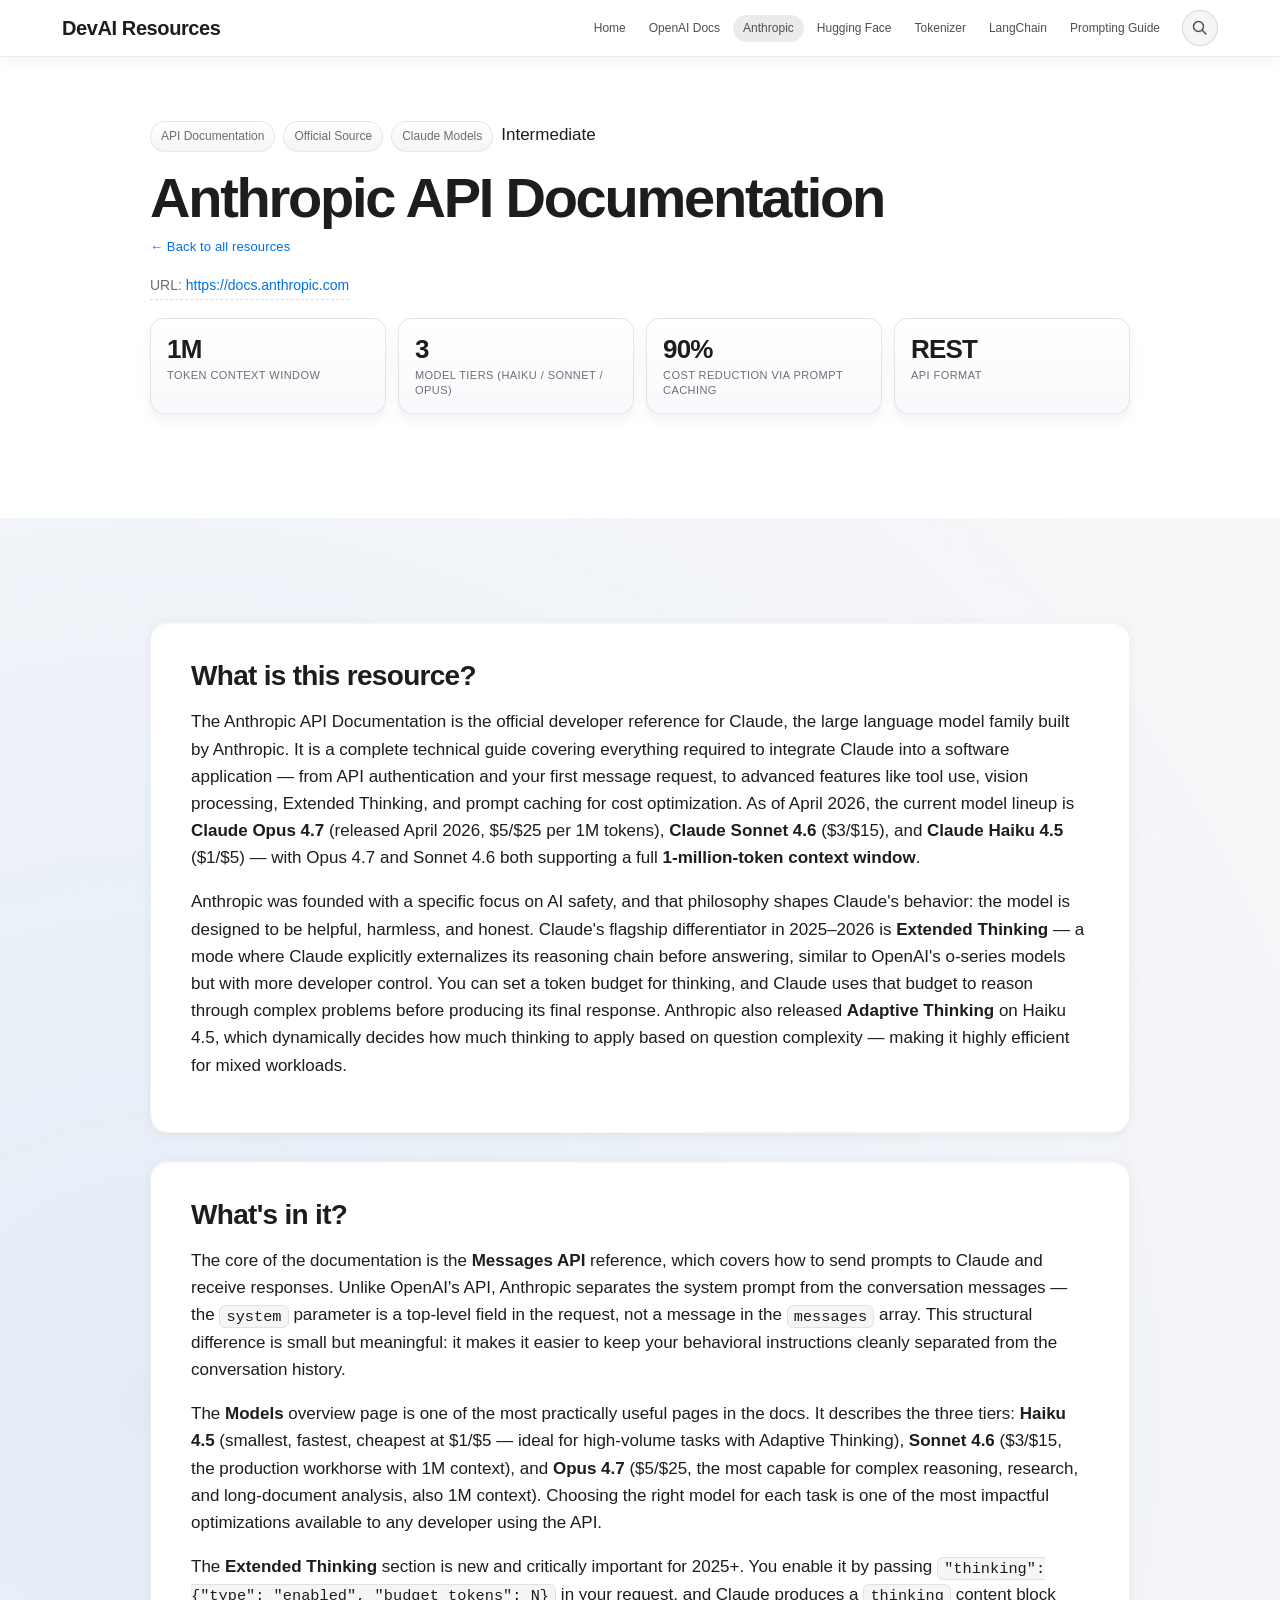
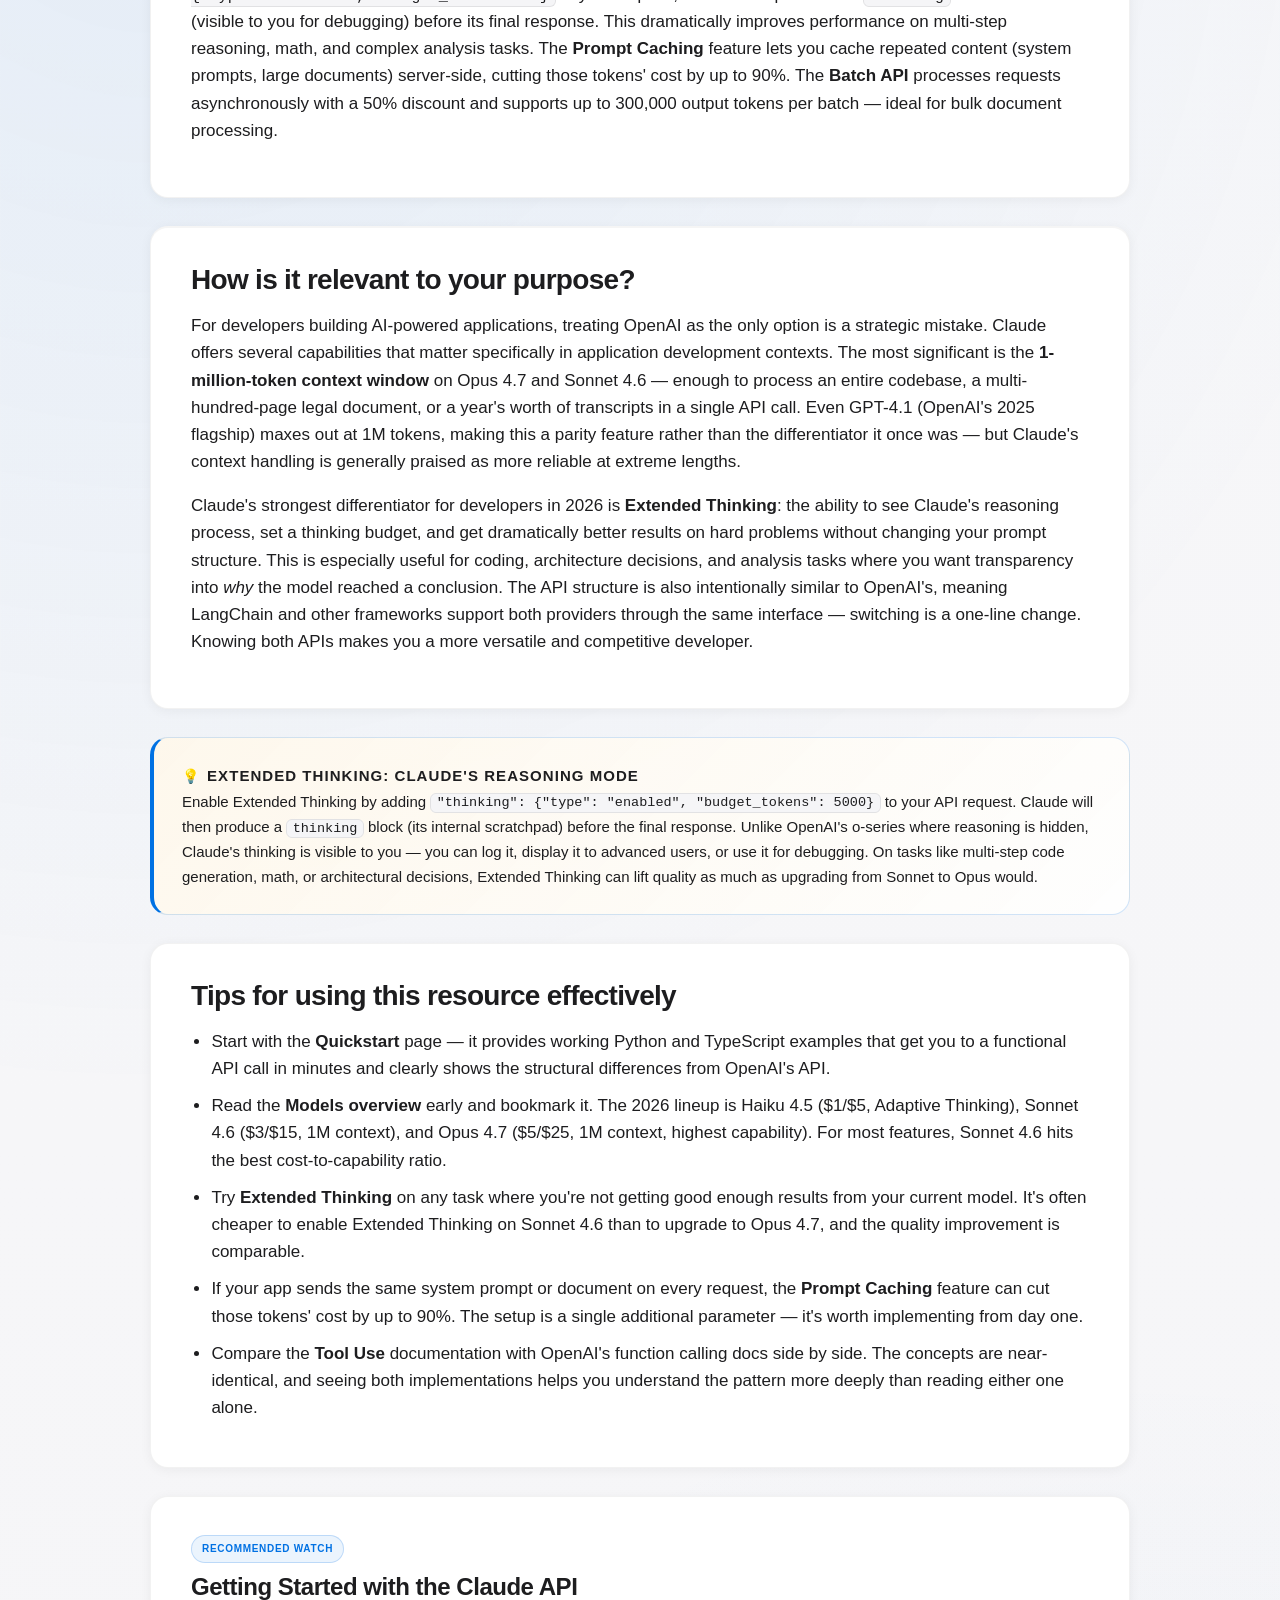
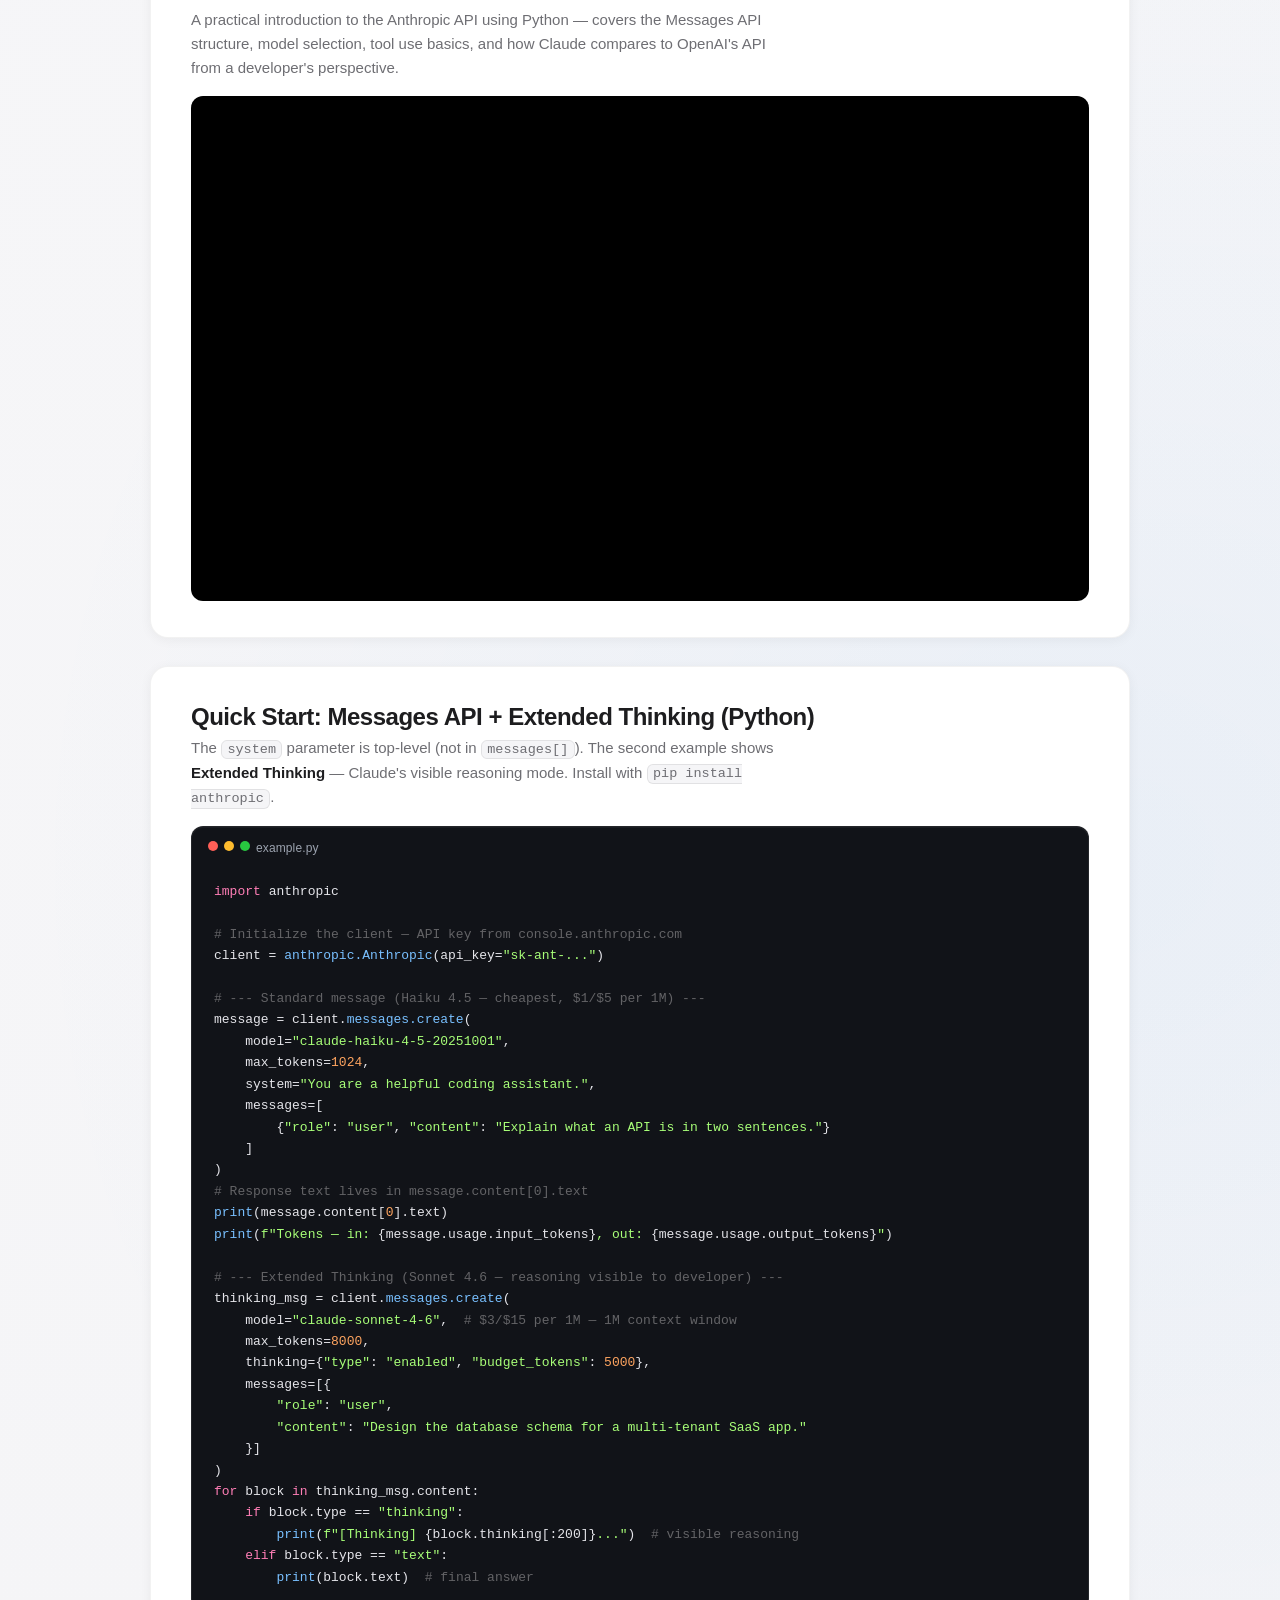
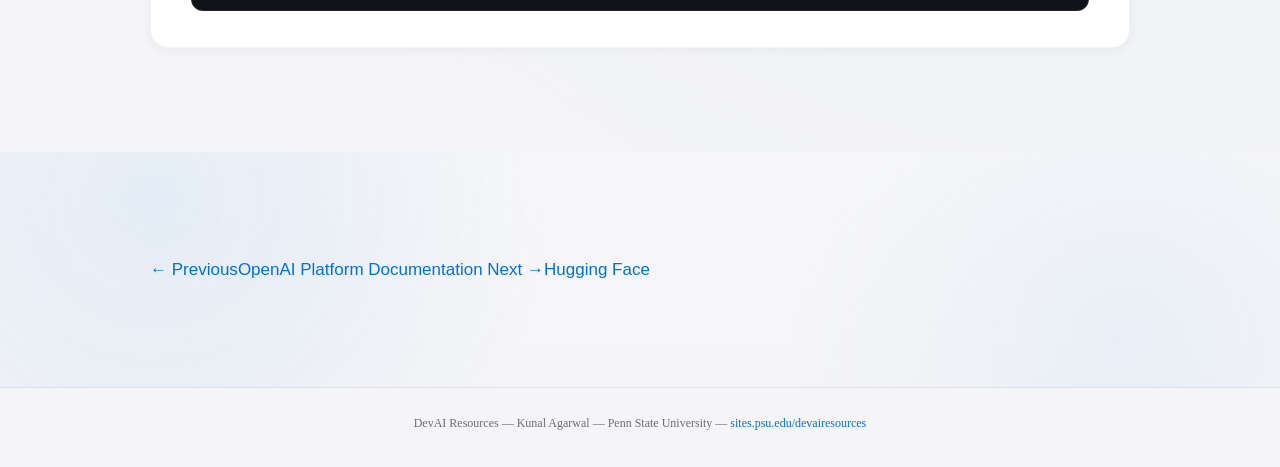
==== commit 2e0a1773: "Add real-world UX: copy buttons, difficulty tags, resource nav, back-to-top" ====
--- a/anthropic.html
+++ b/anthropic.html
@@ -56,13 +56,14 @@
             <span class="resource-lede__tag">API Documentation</span>
             <span class="resource-lede__tag">Official Source</span>
             <span class="resource-lede__tag">Claude Models</span>
+            <span class="devai-difficulty devai-difficulty--intermediate"><span class="devai-difficulty__dot"></span>Intermediate</span>
           </div>
           <h1 class="resource-lede__title">Anthropic API Documentation</h1>
           <p class="resource-lede__back"><a href="index.html">&larr; Back to all resources</a></p>
           <p class="resource-lede__url">URL: <a href="https://docs.anthropic.com" target="_blank">https://docs.anthropic.com</a></p>
           <div class="devai-stats">
             <div class="devai-stat">
-              <p class="devai-stat__value">200k</p>
+              <p class="devai-stat__value">1M</p>
               <p class="devai-stat__label">Token context window</p>
             </div>
             <div class="devai-stat">
@@ -90,29 +91,29 @@
           <!-- What is this resource? -->
           <div class="feature-panel">
             <h3 class="feature-panel__title">What is this resource?</h3>
-            <p>The Anthropic API Documentation is the official developer reference for Claude, the large language model family built by Anthropic. It is a complete technical guide covering everything required to integrate Claude into a software application — from API authentication and your first message request, to advanced features like tool use, vision processing, and prompt caching for cost optimization. Claude is one of the most capable and widely-used commercial LLMs available and represents a strong alternative (or complement) to OpenAI's models for developers building AI applications.</p>
-            <p>Anthropic was founded with a specific focus on AI safety, and that philosophy shapes Claude's behavior: the model is designed to be helpful, harmless, and honest, which in practice means it tends to produce more measured, well-reasoned outputs and is less likely to generate problematic content. For developers building consumer-facing applications, that behavioral profile is often a meaningful practical advantage beyond raw capability benchmarks.</p>
+            <p>The Anthropic API Documentation is the official developer reference for Claude, the large language model family built by Anthropic. It is a complete technical guide covering everything required to integrate Claude into a software application — from API authentication and your first message request, to advanced features like tool use, vision processing, Extended Thinking, and prompt caching for cost optimization. As of April 2026, the current model lineup is <strong>Claude Opus 4.7</strong> (released April 2026, $5/$25 per 1M tokens), <strong>Claude Sonnet 4.6</strong> ($3/$15), and <strong>Claude Haiku 4.5</strong> ($1/$5) — with Opus 4.7 and Sonnet 4.6 both supporting a full <strong>1-million-token context window</strong>.</p>
+            <p>Anthropic was founded with a specific focus on AI safety, and that philosophy shapes Claude's behavior: the model is designed to be helpful, harmless, and honest. Claude's flagship differentiator in 2025–2026 is <strong>Extended Thinking</strong> — a mode where Claude explicitly externalizes its reasoning chain before answering, similar to OpenAI's o-series models but with more developer control. You can set a token budget for thinking, and Claude uses that budget to reason through complex problems before producing its final response. Anthropic also released <strong>Adaptive Thinking</strong> on Haiku 4.5, which dynamically decides how much thinking to apply based on question complexity — making it highly efficient for mixed workloads.</p>
           </div>
 
           <!-- What's in it? -->
           <div class="feature-panel">
             <h3 class="feature-panel__title">What's in it?</h3>
             <p>The core of the documentation is the <strong>Messages API</strong> reference, which covers how to send prompts to Claude and receive responses. Unlike OpenAI's API, Anthropic separates the system prompt from the conversation messages — the <code>system</code> parameter is a top-level field in the request, not a message in the <code>messages</code> array. This structural difference is small but meaningful: it makes it easier to keep your behavioral instructions cleanly separated from the conversation history.</p>
-            <p>The <strong>Models</strong> overview page is one of the most practically useful pages in the docs. It describes the three tiers of Claude models: Claude Haiku (smallest, fastest, cheapest — ideal for high-volume tasks like classification or data extraction), Claude Sonnet (the balanced workhorse for most production use cases), and Claude Opus (the most capable model, suited for complex reasoning and analysis). Choosing the right model for each task is one of the most impactful optimizations available to any developer using the API.</p>
-            <p>The <strong>Tool Use</strong> section (equivalent to OpenAI's function calling) explains how to define tools as JSON schemas and let the model decide when and how to call them. The <strong>Vision</strong> section covers sending images alongside text prompts for tasks like document analysis or UI screenshot interpretation. The <strong>Prompt Caching</strong> section documents a unique Anthropic feature: you can mark portions of your prompt (like a long system prompt or a large document) to be cached server-side, so repeated requests that include the same cached content cost significantly less. On long, repeated system prompts, this can cut costs by up to 90%.</p>
+            <p>The <strong>Models</strong> overview page is one of the most practically useful pages in the docs. It describes the three tiers: <strong>Haiku 4.5</strong> (smallest, fastest, cheapest at $1/$5 — ideal for high-volume tasks with Adaptive Thinking), <strong>Sonnet 4.6</strong> ($3/$15, the production workhorse with 1M context), and <strong>Opus 4.7</strong> ($5/$25, the most capable for complex reasoning, research, and long-document analysis, also 1M context). Choosing the right model for each task is one of the most impactful optimizations available to any developer using the API.</p>
+            <p>The <strong>Extended Thinking</strong> section is new and critically important for 2025+. You enable it by passing <code>"thinking": {"type": "enabled", "budget_tokens": N}</code> in your request, and Claude produces a <code>thinking</code> content block (visible to you for debugging) before its final response. This dramatically improves performance on multi-step reasoning, math, and complex analysis tasks. The <strong>Prompt Caching</strong> feature lets you cache repeated content (system prompts, large documents) server-side, cutting those tokens' cost by up to 90%. The <strong>Batch API</strong> processes requests asynchronously with a 50% discount and supports up to 300,000 output tokens per batch — ideal for bulk document processing.</p>
           </div>
 
           <!-- How is it relevant? -->
           <div class="feature-panel">
             <h3 class="feature-panel__title">How is it relevant to your purpose?</h3>
-            <p>For developers building AI-powered applications, treating OpenAI as the only option is a strategic mistake. Claude offers several capabilities that matter specifically in application development contexts. The most significant is the <strong>200,000-token context window</strong> available on Claude's larger models — compared to GPT-4o's 128k window. In concrete terms, 200k tokens is roughly 150,000 words, meaning you can send an entire book-length document as context in a single API call. For applications that involve processing uploaded files, legal documents, lengthy reports, or codebases, this difference is not a minor technical detail — it is the difference between an application that works and one that doesn't.</p>
-            <p>The API structure is also intentionally designed to be similar to OpenAI's, which means that if you already understand the Chat Completions pattern, transitioning to Claude requires only minor adjustments. LangChain and other orchestration frameworks support both providers through the same interface, making it easy to build applications that can swap models without rewriting business logic. Knowing both APIs makes you a more versatile and competitive developer.</p>
+            <p>For developers building AI-powered applications, treating OpenAI as the only option is a strategic mistake. Claude offers several capabilities that matter specifically in application development contexts. The most significant is the <strong>1-million-token context window</strong> on Opus 4.7 and Sonnet 4.6 — enough to process an entire codebase, a multi-hundred-page legal document, or a year's worth of transcripts in a single API call. Even GPT-4.1 (OpenAI's 2025 flagship) maxes out at 1M tokens, making this a parity feature rather than the differentiator it once was — but Claude's context handling is generally praised as more reliable at extreme lengths.</p>
+            <p>Claude's strongest differentiator for developers in 2026 is <strong>Extended Thinking</strong>: the ability to see Claude's reasoning process, set a thinking budget, and get dramatically better results on hard problems without changing your prompt structure. This is especially useful for coding, architecture decisions, and analysis tasks where you want transparency into <em>why</em> the model reached a conclusion. The API structure is also intentionally similar to OpenAI's, meaning LangChain and other frameworks support both providers through the same interface — switching is a one-line change. Knowing both APIs makes you a more versatile and competitive developer.</p>
           </div>
 
           <!-- Callout -->
           <div class="devai-callout">
-            <p class="devai-callout__label">Why the context window matters</p>
-            <p>A 200,000-token context window means Claude can process approximately 500 pages of text in a single request. This is transformative for applications involving document analysis, legal review, or code understanding. Developers building RAG (Retrieval-Augmented Generation) systems sometimes find that with Claude, they can skip the retrieval step entirely and just send the whole document — simplifying both the architecture and the code.</p>
+            <p class="devai-callout__label">Extended Thinking: Claude's reasoning mode</p>
+            <p>Enable Extended Thinking by adding <code>"thinking": {"type": "enabled", "budget_tokens": 5000}</code> to your API request. Claude will then produce a <code>thinking</code> block (its internal scratchpad) before the final response. Unlike OpenAI's o-series where reasoning is hidden, Claude's thinking is visible to you — you can log it, display it to advanced users, or use it for debugging. On tasks like multi-step code generation, math, or architectural decisions, Extended Thinking can lift quality as much as upgrading from Sonnet to Opus would.</p>
           </div>
 
           <!-- Tips -->
@@ -120,9 +121,9 @@
             <h3 class="tips-panel__title">Tips for using this resource effectively</h3>
             <ul>
               <li>Start with the <strong>Quickstart</strong> page — it provides working Python and TypeScript examples that get you to a functional API call in minutes and clearly shows the structural differences from OpenAI's API.</li>
-              <li>Read the <strong>Models overview</strong> early and bookmark it. Understanding the Haiku / Sonnet / Opus cost-performance tradeoffs is the most impactful architectural decision you make when building with Claude.</li>
-              <li>If your app sends the same system prompt or document on every request, the <strong>Prompt Caching</strong> feature can dramatically reduce your API costs. The setup is a single additional parameter — it's worth implementing from the start.</li>
-              <li>Pay attention to the <strong>context window documentation</strong> when designing your application. For apps that process documents or long conversations, Claude's 200k window may allow simpler architectures than you'd need with smaller-context models.</li>
+              <li>Read the <strong>Models overview</strong> early and bookmark it. The 2026 lineup is Haiku 4.5 ($1/$5, Adaptive Thinking), Sonnet 4.6 ($3/$15, 1M context), and Opus 4.7 ($5/$25, 1M context, highest capability). For most features, Sonnet 4.6 hits the best cost-to-capability ratio.</li>
+              <li>Try <strong>Extended Thinking</strong> on any task where you're not getting good enough results from your current model. It's often cheaper to enable Extended Thinking on Sonnet 4.6 than to upgrade to Opus 4.7, and the quality improvement is comparable.</li>
+              <li>If your app sends the same system prompt or document on every request, the <strong>Prompt Caching</strong> feature can cut those tokens' cost by up to 90%. The setup is a single additional parameter — it's worth implementing from day one.</li>
               <li>Compare the <strong>Tool Use</strong> documentation with OpenAI's function calling docs side by side. The concepts are near-identical, and seeing both implementations helps you understand the pattern more deeply than reading either one alone.</li>
             </ul>
           </aside>
@@ -144,37 +145,60 @@
 
           <!-- Code example -->
           <div class="devai-code-panel">
-            <h3 class="devai-code-panel__title">Quick Start: Messages API in Python</h3>
-            <p class="devai-code-panel__desc">The structure is very similar to OpenAI's API — the key difference is the separate <code>system</code> parameter and the response format. Install with <code>pip install anthropic</code>.</p>
+            <h3 class="devai-code-panel__title">Quick Start: Messages API + Extended Thinking (Python)</h3>
+            <p class="devai-code-panel__desc">The <code>system</code> parameter is top-level (not in <code>messages[]</code>). The second example shows <strong>Extended Thinking</strong> — Claude's visible reasoning mode. Install with <code>pip install anthropic</code>.</p>
             <div class="devai-code-block">
               <code><span class="dk">import</span> <span class="dp">anthropic</span>
 
 <span class="dc"># Initialize the client — API key from console.anthropic.com</span>
 <span class="dp">client</span> = <span class="df">anthropic.Anthropic</span>(api_key=<span class="ds">"sk-ant-..."</span>)
 
-<span class="dc"># System prompt is a top-level param, not part of messages[]</span>
+<span class="dc"># --- Standard message (Haiku 4.5 — cheapest, $1/$5 per 1M) ---</span>
 <span class="dp">message</span> = <span class="dp">client</span>.<span class="df">messages.create</span>(
-    model=<span class="ds">"claude-haiku-4-5"</span>,   <span class="dc"># cheapest / fastest model</span>
+    model=<span class="ds">"claude-haiku-4-5-20251001"</span>,
     max_tokens=<span class="dn">1024</span>,
     system=<span class="ds">"You are a helpful coding assistant."</span>,
     messages=[
         {<span class="ds">"role"</span>: <span class="ds">"user"</span>, <span class="ds">"content"</span>: <span class="ds">"Explain what an API is in two sentences."</span>}
     ]
 )
-
 <span class="dc"># Response text lives in message.content[0].text</span>
 <span class="df">print</span>(<span class="dp">message</span>.<span class="dp">content</span>[<span class="dn">0</span>].<span class="dp">text</span>)
-
-<span class="dc"># Token usage is tracked separately for input and output</span>
-<span class="df">print</span>(<span class="ds">f"Input tokens:  </span><span class="dp">{message.usage.input_tokens}</span><span class="ds">"</span>)
-<span class="df">print</span>(<span class="ds">f"Output tokens: </span><span class="dp">{message.usage.output_tokens}</span><span class="ds">"</span>)</code>
+<span class="df">print</span>(<span class="ds">f"Tokens — in: </span><span class="dp">{message.usage.input_tokens}</span><span class="ds">, out: </span><span class="dp">{message.usage.output_tokens}</span><span class="ds">"</span>)
+
+<span class="dc"># --- Extended Thinking (Sonnet 4.6 — reasoning visible to developer) ---</span>
+<span class="dp">thinking_msg</span> = <span class="dp">client</span>.<span class="df">messages.create</span>(
+    model=<span class="ds">"claude-sonnet-4-6"</span>,  <span class="dc"># $3/$15 per 1M — 1M context window</span>
+    max_tokens=<span class="dn">8000</span>,
+    thinking={<span class="ds">"type"</span>: <span class="ds">"enabled"</span>, <span class="ds">"budget_tokens"</span>: <span class="dn">5000</span>},
+    messages=[{
+        <span class="ds">"role"</span>: <span class="ds">"user"</span>,
+        <span class="ds">"content"</span>: <span class="ds">"Design the database schema for a multi-tenant SaaS app."</span>
+    }]
+)
+<span class="dk">for</span> <span class="dp">block</span> <span class="dk">in</span> <span class="dp">thinking_msg</span>.<span class="dp">content</span>:
+    <span class="dk">if</span> <span class="dp">block</span>.<span class="dp">type</span> == <span class="ds">"thinking"</span>:
+        <span class="df">print</span>(<span class="ds">f"[Thinking] </span><span class="dp">{block.thinking[:200]}</span><span class="ds">..."</span>)  <span class="dc"># visible reasoning</span>
+    <span class="dk">elif</span> <span class="dp">block</span>.<span class="dp">type</span> == <span class="ds">"text"</span>:
+        <span class="df">print</span>(<span class="dp">block</span>.<span class="dp">text</span>)  <span class="dc"># final answer</span></code>
             </div>
           </div>
 
         </div>
       </div>
     </section>
-  </main>
+  
+
+  <!-- Resource prev/next navigation -->
+  <section class="band band--tint">
+    <div class="layout-constrain">
+      <div class="resource-nav">
+        <a href="openai-docs.html" class="resource-nav__btn resource-nav__btn--prev"><span class="resource-nav__label">&#8592; Previous</span><span class="resource-nav__title">OpenAI Platform Documentation</span></a>
+        <a href="huggingface.html" class="resource-nav__btn resource-nav__btn--next"><span class="resource-nav__label">Next &#8594;</span><span class="resource-nav__title">Hugging Face</span></a>
+      </div>
+    </div>
+  </section>
+</main>
 
   <footer class="devai-footer">
     <div class="devai-footer__inner">
@@ -183,5 +207,6 @@
   </footer>
 
   <script src="search.js"></script>
+  <script src="ui.js"></script>
 </body>
 </html>
--- a/style.css
+++ b/style.css
@@ -155,38 +155,43 @@
 }
 /* ── end WordPress nav override ────────────────────────────── */
 
-/* ── Search bar ──────────────────────────────────────────────── */
+/* ── Search bar / command palette ───────────────────────────── */
 .devai-search {
   position: relative;
   display: flex;
   align-items: center;
-  margin-left: 6px;
+  margin-left: 8px;
 }
 
 .devai-search__btn {
   display: inline-flex !important;
   align-items: center !important;
   justify-content: center !important;
-  width: 32px !important;
-  height: 32px !important;
-  border-radius: 999px !important;
-  border: none !important;
-  background: none !important;
+  width: 36px !important;
+  height: 36px !important;
+  min-width: 36px !important;
+  border-radius: 50% !important;
+  border: 1px solid rgba(0, 0, 0, 0.12) !important;
+  background: rgba(0, 0, 0, 0.04) !important;
   cursor: pointer !important;
   color: #4f4f54 !important;
   padding: 0 !important;
   flex-shrink: 0;
-  transition: background 0.2s ease, color 0.2s ease;
+  transition: background 0.2s ease, color 0.2s ease, border-color 0.2s ease, box-shadow 0.2s ease;
 }
 
 .devai-search__btn:hover {
-  background: rgba(0, 0, 0, 0.05) !important;
+  background: rgba(0, 113, 227, 0.08) !important;
+  border-color: rgba(0, 113, 227, 0.3) !important;
+  color: #0071e3 !important;
+  box-shadow: 0 2px 10px rgba(0, 113, 227, 0.1);
+}
+
+.devai-search__btn[aria-expanded="true"] {
+  background: rgba(0, 113, 227, 0.08) !important;
+  border-color: rgba(0, 113, 227, 0.4) !important;
   color: #1d1d1f !important;
-}
-
-.devai-search__btn[aria-expanded="true"] {
-  background: rgba(0, 0, 0, 0.08) !important;
-  color: #1d1d1f !important;
+  box-shadow: 0 6px 18px rgba(0, 113, 227, 0.16);
 }
 
 .devai-search__popover {
@@ -194,14 +199,17 @@
   position: absolute;
   top: calc(100% + 12px);
   right: 0;
-  width: 340px;
-  background: #fff;
+  width: 420px;
+  max-width: min(420px, calc(100vw - 24px));
+  background: rgba(255, 255, 255, 0.98);
+  -webkit-backdrop-filter: saturate(180%) blur(14px);
+  backdrop-filter: saturate(180%) blur(14px);
   border-radius: 18px;
-  box-shadow: 0 12px 40px rgba(0, 0, 0, 0.14), 0 2px 8px rgba(0, 0, 0, 0.06);
-  border: 1px solid rgba(0, 0, 0, 0.08);
+  box-shadow: 0 20px 55px rgba(15, 23, 42, 0.22), 0 2px 8px rgba(15, 23, 42, 0.12);
+  border: 1px solid rgba(0, 0, 0, 0.09);
   overflow: hidden;
-  z-index: 2000;
-  animation: devai-search-in 0.18s ease;
+  z-index: 2500;
+  animation: devai-search-in 0.2s ease;
 }
 
 .devai-search__popover.is-open {
@@ -209,59 +217,64 @@
 }
 
 @keyframes devai-search-in {
-  from { opacity: 0; transform: translateY(-6px) scale(0.98); }
-  to   { opacity: 1; transform: translateY(0)    scale(1);    }
+  from { opacity: 0; transform: translateY(-8px) scale(0.98); }
+  to   { opacity: 1; transform: translateY(0) scale(1); }
 }
 
 .devai-search__input {
   width: 100% !important;
   border: none !important;
   outline: none !important;
-  padding: 14px 16px !important;
+  padding: 15px 16px !important;
   font-size: 15px !important;
   font-family: -apple-system, BlinkMacSystemFont, "SF Pro Text", "Segoe UI", sans-serif !important;
   color: #1d1d1f !important;
   background: transparent !important;
-  border-bottom: 1px solid rgba(0, 0, 0, 0.07) !important;
+  border-bottom: 1px solid rgba(0, 0, 0, 0.08) !important;
   box-shadow: none !important;
   border-radius: 0 !important;
 }
 
 .devai-search__input::placeholder {
-  color: #b0b0b8 !important;
+  color: #8f8f96 !important;
 }
 
 .devai-search__results {
-  max-height: 300px;
+  max-height: 360px;
   overflow-y: auto;
+  padding: 6px;
 }
 
 .devai-search__result {
   display: block !important;
-  padding: 12px 16px !important;
+  padding: 10px 11px !important;
+  border-radius: 12px;
   text-decoration: none !important;
-  border-bottom: 1px solid rgba(0, 0, 0, 0.04) !important;
-  transition: background 0.12s ease !important;
+  border: 1px solid transparent !important;
+  transition: background 0.14s ease, border-color 0.14s ease, transform 0.14s ease !important;
   cursor: pointer;
+  margin-bottom: 4px;
 }
 
 .devai-search__result:last-child {
-  border-bottom: none !important;
+  margin-bottom: 0;
 }
 
 .devai-search__result:hover,
 .devai-search__result.is-active {
-  background: rgba(0, 113, 227, 0.06) !important;
+  background: rgba(0, 113, 227, 0.08) !important;
+  border-color: rgba(0, 113, 227, 0.24) !important;
   text-decoration: none !important;
+  transform: translateY(-1px);
 }
 
 .devai-search__result-title {
   display: block;
   font-size: 14px !important;
-  font-weight: 600 !important;
+  font-weight: 650 !important;
   color: #1d1d1f !important;
   margin-bottom: 3px !important;
-  line-height: 1.3 !important;
+  line-height: 1.35 !important;
 }
 
 .devai-search__result-excerpt {
@@ -275,11 +288,29 @@
   margin: 0 !important;
 }
 
+.devai-search__meta {
+  display: flex;
+  gap: 6px;
+  flex-wrap: wrap;
+  margin-top: 7px;
+}
+
+.devai-search__tag {
+  font-size: 10px;
+  font-weight: 600;
+  color: #5b5f66;
+  background: rgba(0, 0, 0, 0.05);
+  border: 1px solid rgba(0, 0, 0, 0.09);
+  border-radius: 999px;
+  padding: 2px 7px;
+  line-height: 1.2;
+}
+
 .devai-search__hl {
-  background: rgba(0, 113, 227, 0.12) !important;
-  color: #0071e3 !important;
-  border-radius: 3px;
-  padding: 0 2px;
+  background: rgba(0, 113, 227, 0.14) !important;
+  color: #005fc2 !important;
+  border-radius: 4px;
+  padding: 0 3px;
   font-style: normal;
 }
 
@@ -287,43 +318,41 @@
   background: transparent !important;
   color: #0071e3 !important;
   font-weight: 600 !important;
+  padding: 0;
 }
 
 .devai-search__empty {
-  padding: 18px 16px !important;
-  font-size: 14px !important;
+  padding: 18px 14px !important;
+  font-size: 13px !important;
   color: #6e6e73 !important;
   text-align: center;
   margin: 0 !important;
 }
 
-/* Keyboard shortcut hint inside the search button */
+.devai-search__hint {
+  display: block;
+  margin-top: 8px;
+  font-size: 11px;
+  color: #8e8e93;
+}
+
 .devai-search__shortcut {
-  display: inline-flex;
-  align-items: center;
-  gap: 3px;
-  padding: 2px 7px 2px 6px;
-  border-radius: 6px;
-  background: rgba(0, 0, 0, 0.05);
-  font-size: 11px;
-  font-weight: 500;
-  color: #8e8e93;
-  border: 1px solid rgba(0, 0, 0, 0.1);
-  pointer-events: none;
-  margin-left: 4px;
+  display: none;
 }
 
 @media (max-width: 768px) {
   .devai-search__popover {
-    width: calc(100vw - 32px);
-    right: -8px;
+    width: calc(100vw - 20px);
+    right: -6px;
   }
 
-  .devai-search__shortcut {
-    display: none;
+  .devai-search__btn {
+    width: 36px !important;
+    height: 36px !important;
+    min-width: 36px !important;
   }
 }
-/* ── end search bar ──────────────────────────────────────────── */
+/* ── end search bar ─────────────────────────────────────────── */
 
 /* GitHub-only header/footer chrome */
 .devai-header {
@@ -368,10 +397,16 @@
   text-decoration: none;
 }
 
+.devai-nav {
+  display: flex !important;
+  align-items: center !important;
+  gap: 4px;
+}
+
 .devai-nav__list {
   list-style: none !important;
   display: flex !important;
-  flex-wrap: wrap !important;
+  flex-wrap: nowrap !important;
   align-items: center !important;
   gap: 3px !important;
   margin: 0 !important;
@@ -1185,10 +1220,11 @@
 }
 
 /* Nuclear iframe fix — bypasses all WP container constraints */
+/* Note: overflow is NOT set to hidden here — the GitHub Pages site must scroll normally.
+   The WP iframe fills the viewport via position:fixed so no overflow change is needed. */
 body {
   margin: 0 !important;
   padding: 0 !important;
-  overflow: hidden !important;
 }
 
 /* Hide the WP admin bar so it doesn't cover the iframe */
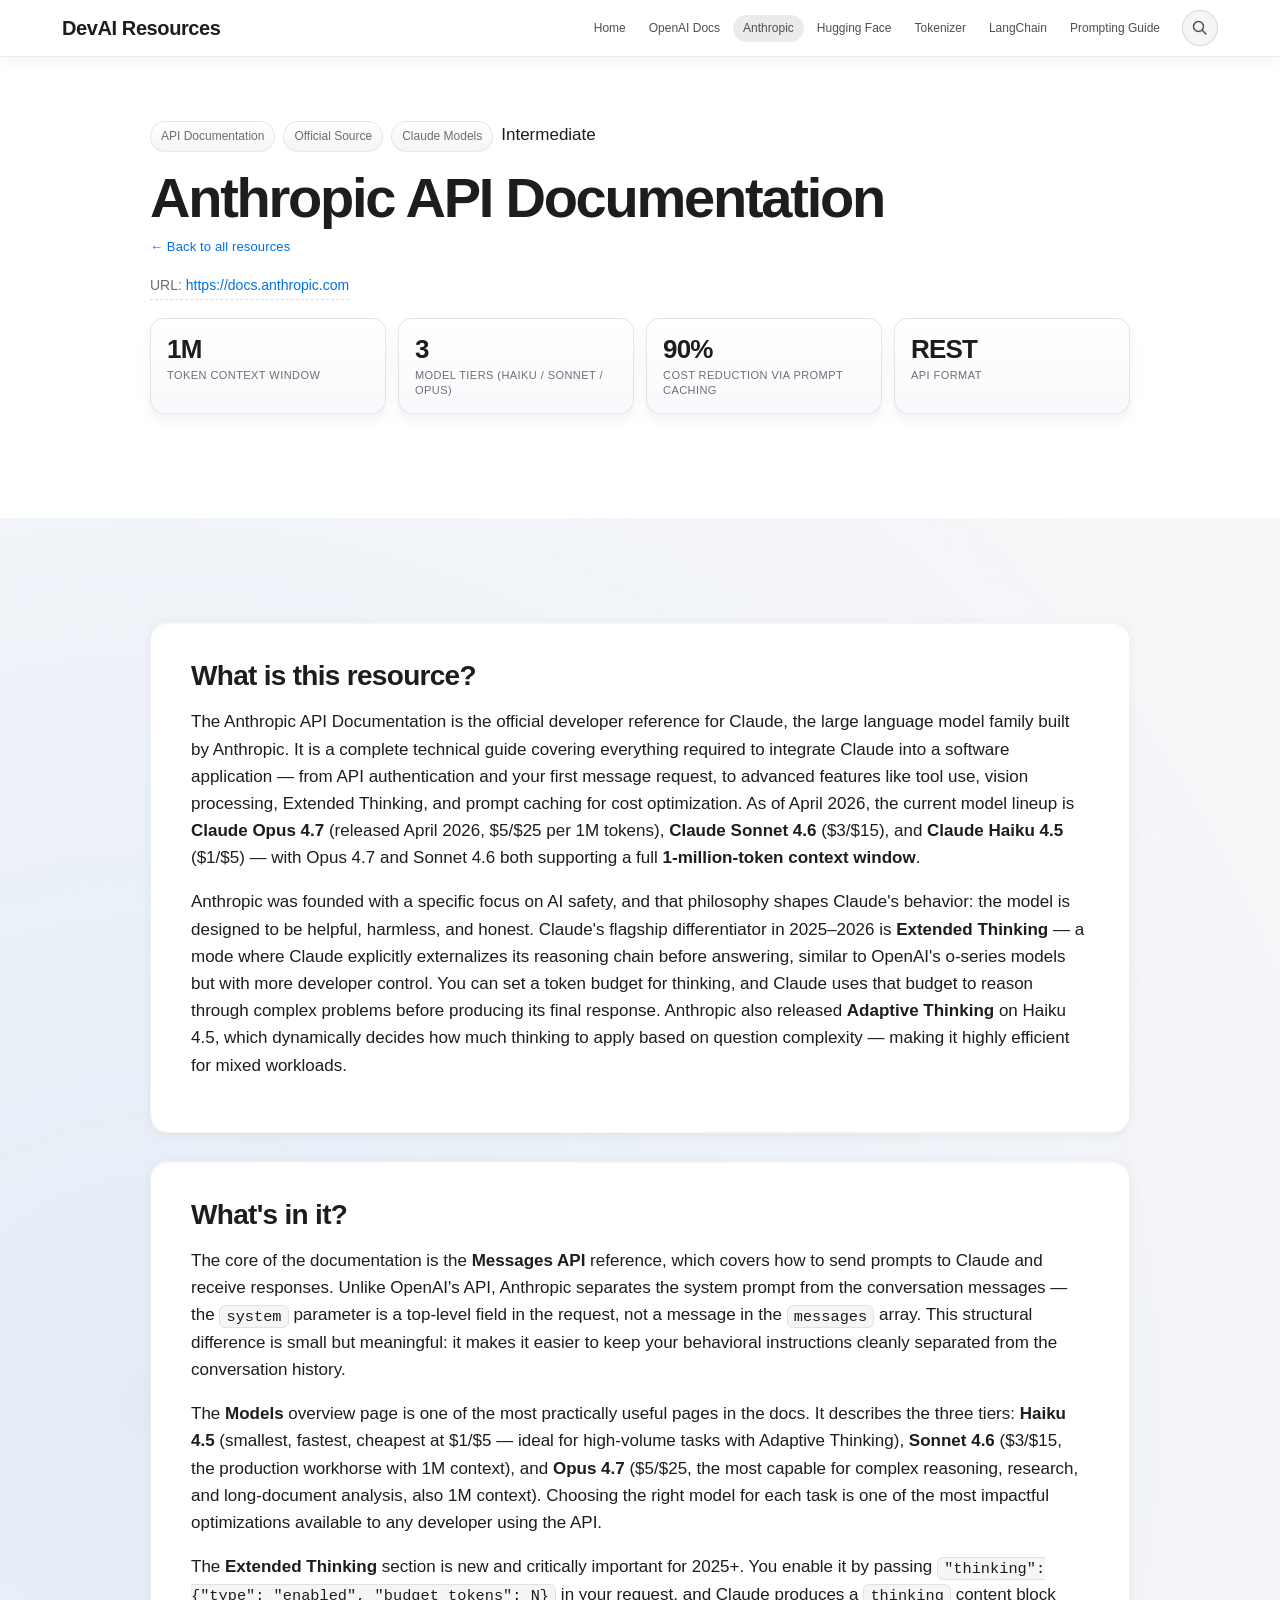
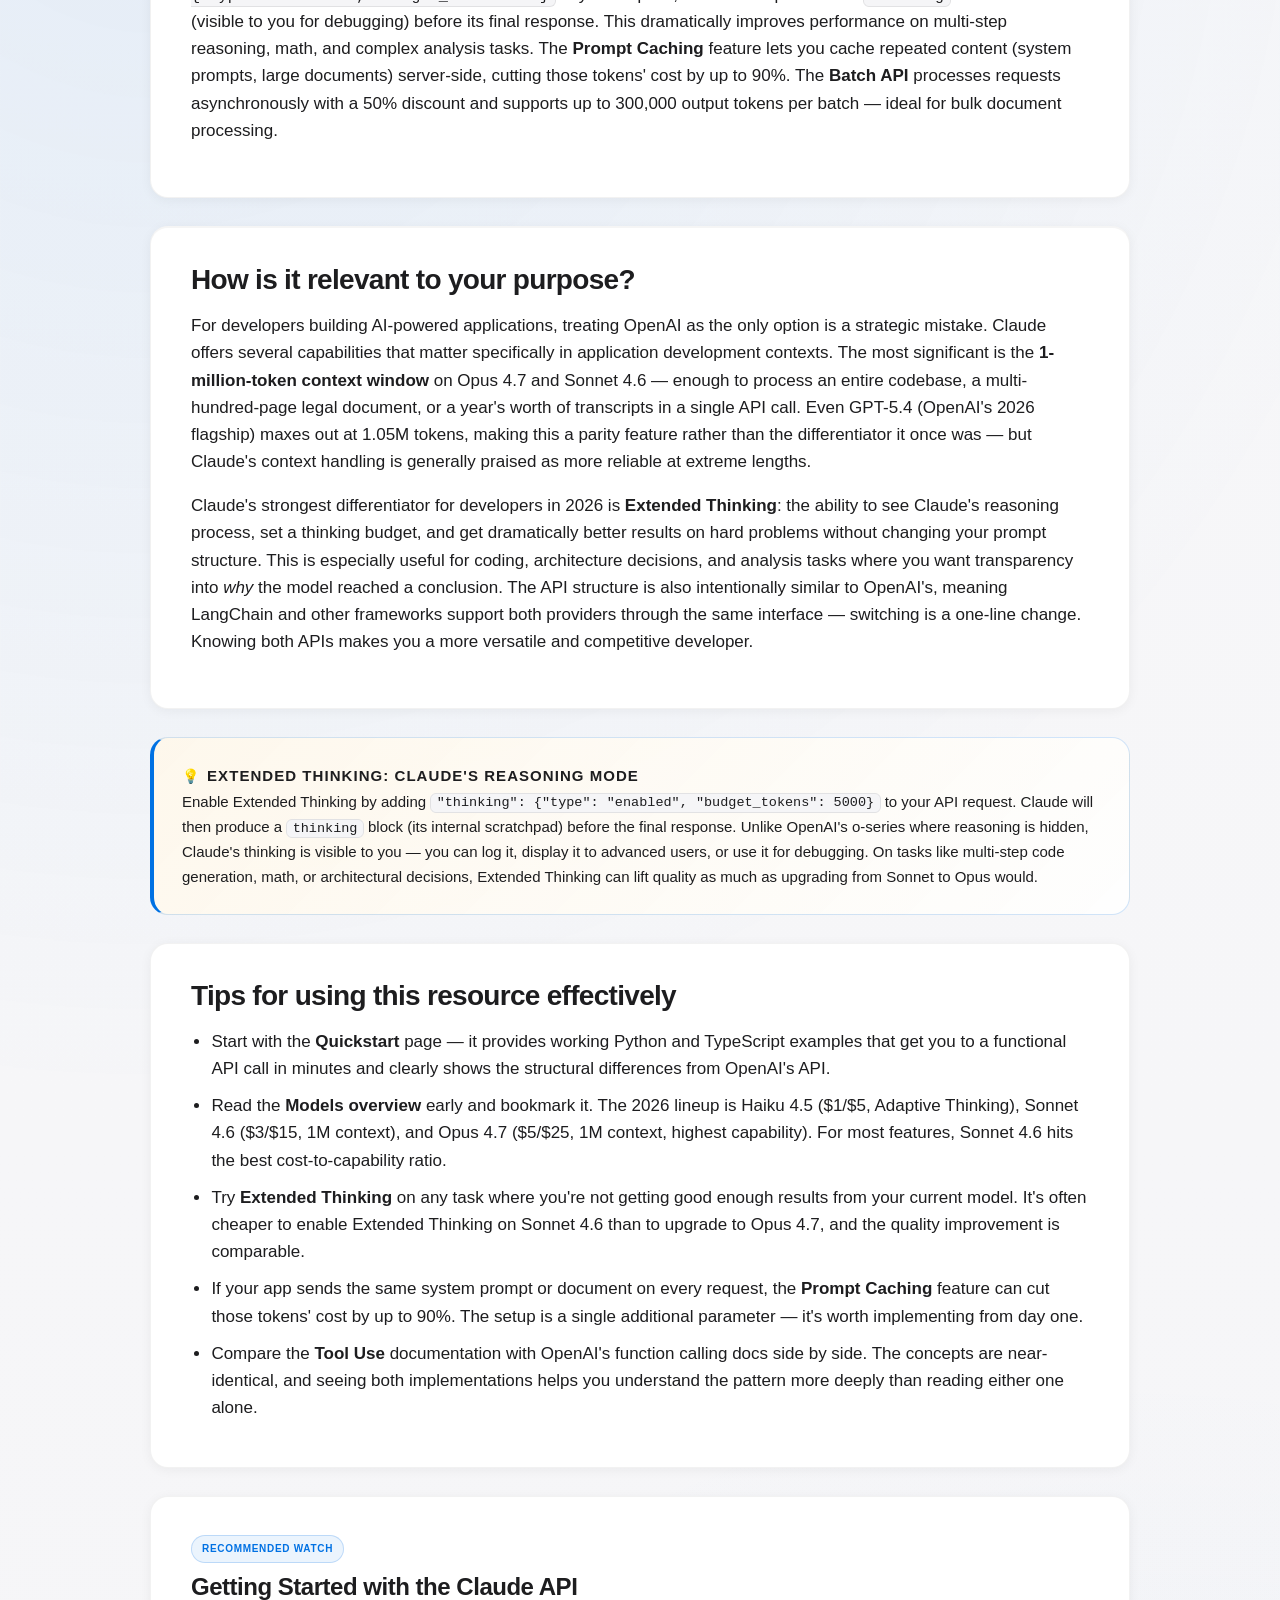
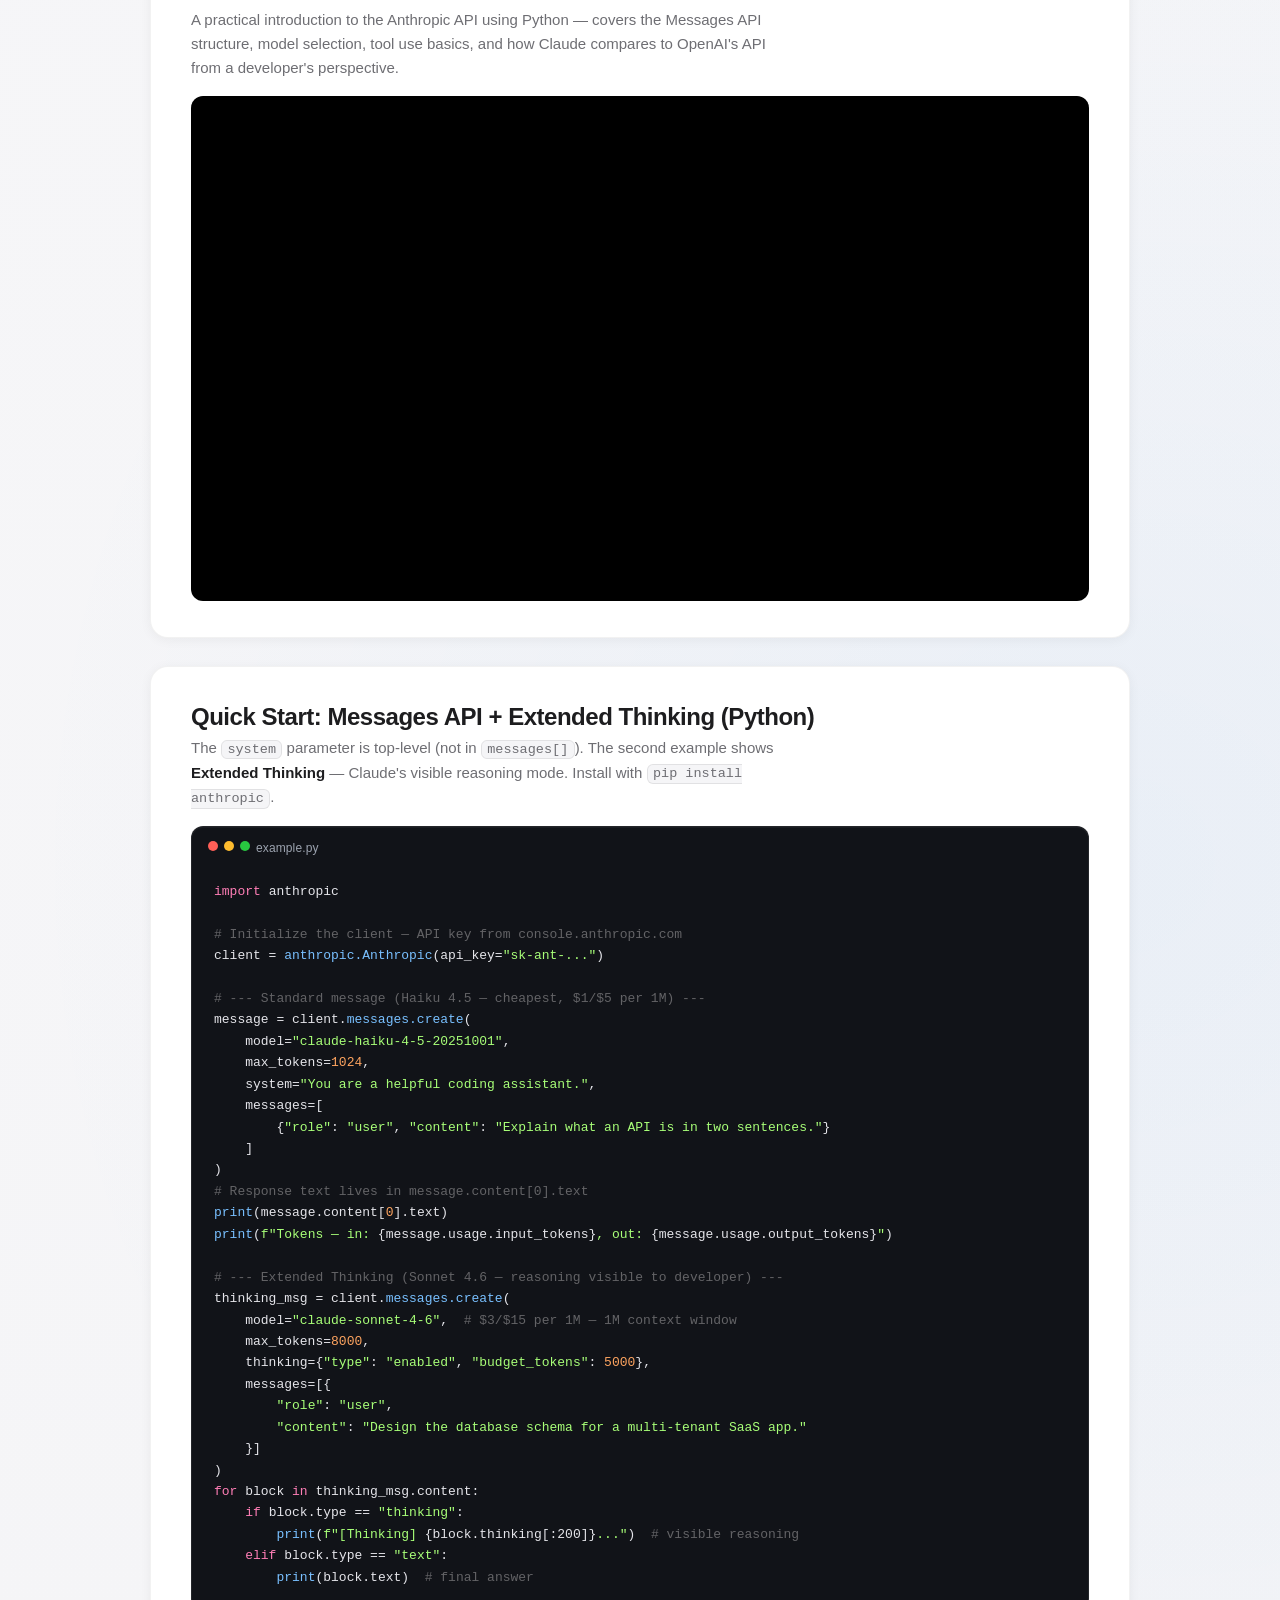
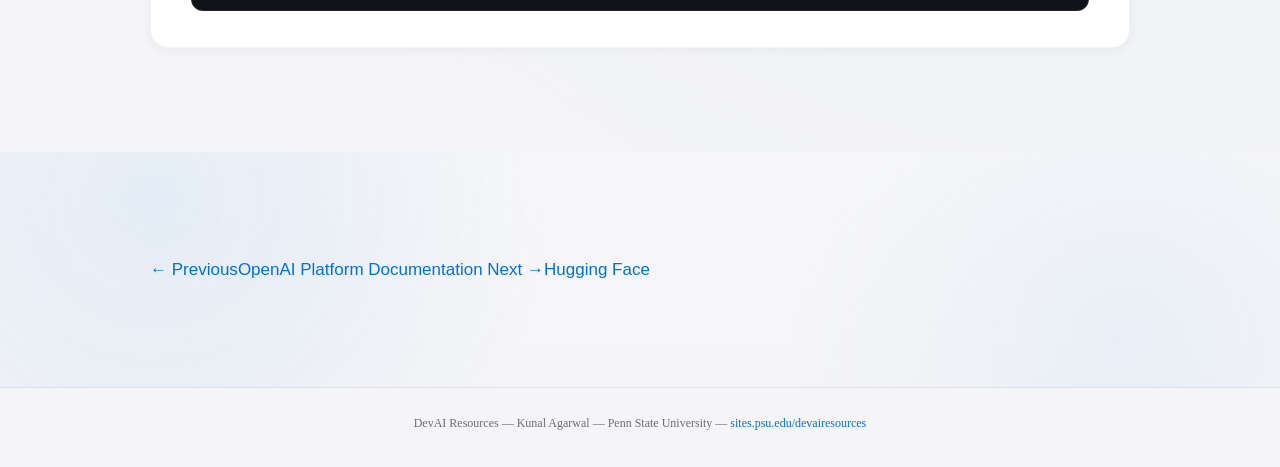
==== commit 0a4fa710: "Add real-world UX: copy buttons, difficulty tags, resource nav, back-to-top" ====
--- a/anthropic.html
+++ b/anthropic.html
@@ -106,7 +106,7 @@
           <!-- How is it relevant? -->
           <div class="feature-panel">
             <h3 class="feature-panel__title">How is it relevant to your purpose?</h3>
-            <p>For developers building AI-powered applications, treating OpenAI as the only option is a strategic mistake. Claude offers several capabilities that matter specifically in application development contexts. The most significant is the <strong>1-million-token context window</strong> on Opus 4.7 and Sonnet 4.6 — enough to process an entire codebase, a multi-hundred-page legal document, or a year's worth of transcripts in a single API call. Even GPT-4.1 (OpenAI's 2025 flagship) maxes out at 1M tokens, making this a parity feature rather than the differentiator it once was — but Claude's context handling is generally praised as more reliable at extreme lengths.</p>
+            <p>For developers building AI-powered applications, treating OpenAI as the only option is a strategic mistake. Claude offers several capabilities that matter specifically in application development contexts. The most significant is the <strong>1-million-token context window</strong> on Opus 4.7 and Sonnet 4.6 — enough to process an entire codebase, a multi-hundred-page legal document, or a year's worth of transcripts in a single API call. Even GPT-5.4 (OpenAI's 2026 flagship) maxes out at 1.05M tokens, making this a parity feature rather than the differentiator it once was — but Claude's context handling is generally praised as more reliable at extreme lengths.</p>
             <p>Claude's strongest differentiator for developers in 2026 is <strong>Extended Thinking</strong>: the ability to see Claude's reasoning process, set a thinking budget, and get dramatically better results on hard problems without changing your prompt structure. This is especially useful for coding, architecture decisions, and analysis tasks where you want transparency into <em>why</em> the model reached a conclusion. The API structure is also intentionally similar to OpenAI's, meaning LangChain and other frameworks support both providers through the same interface — switching is a one-line change. Knowing both APIs makes you a more versatile and competitive developer.</p>
           </div>
 
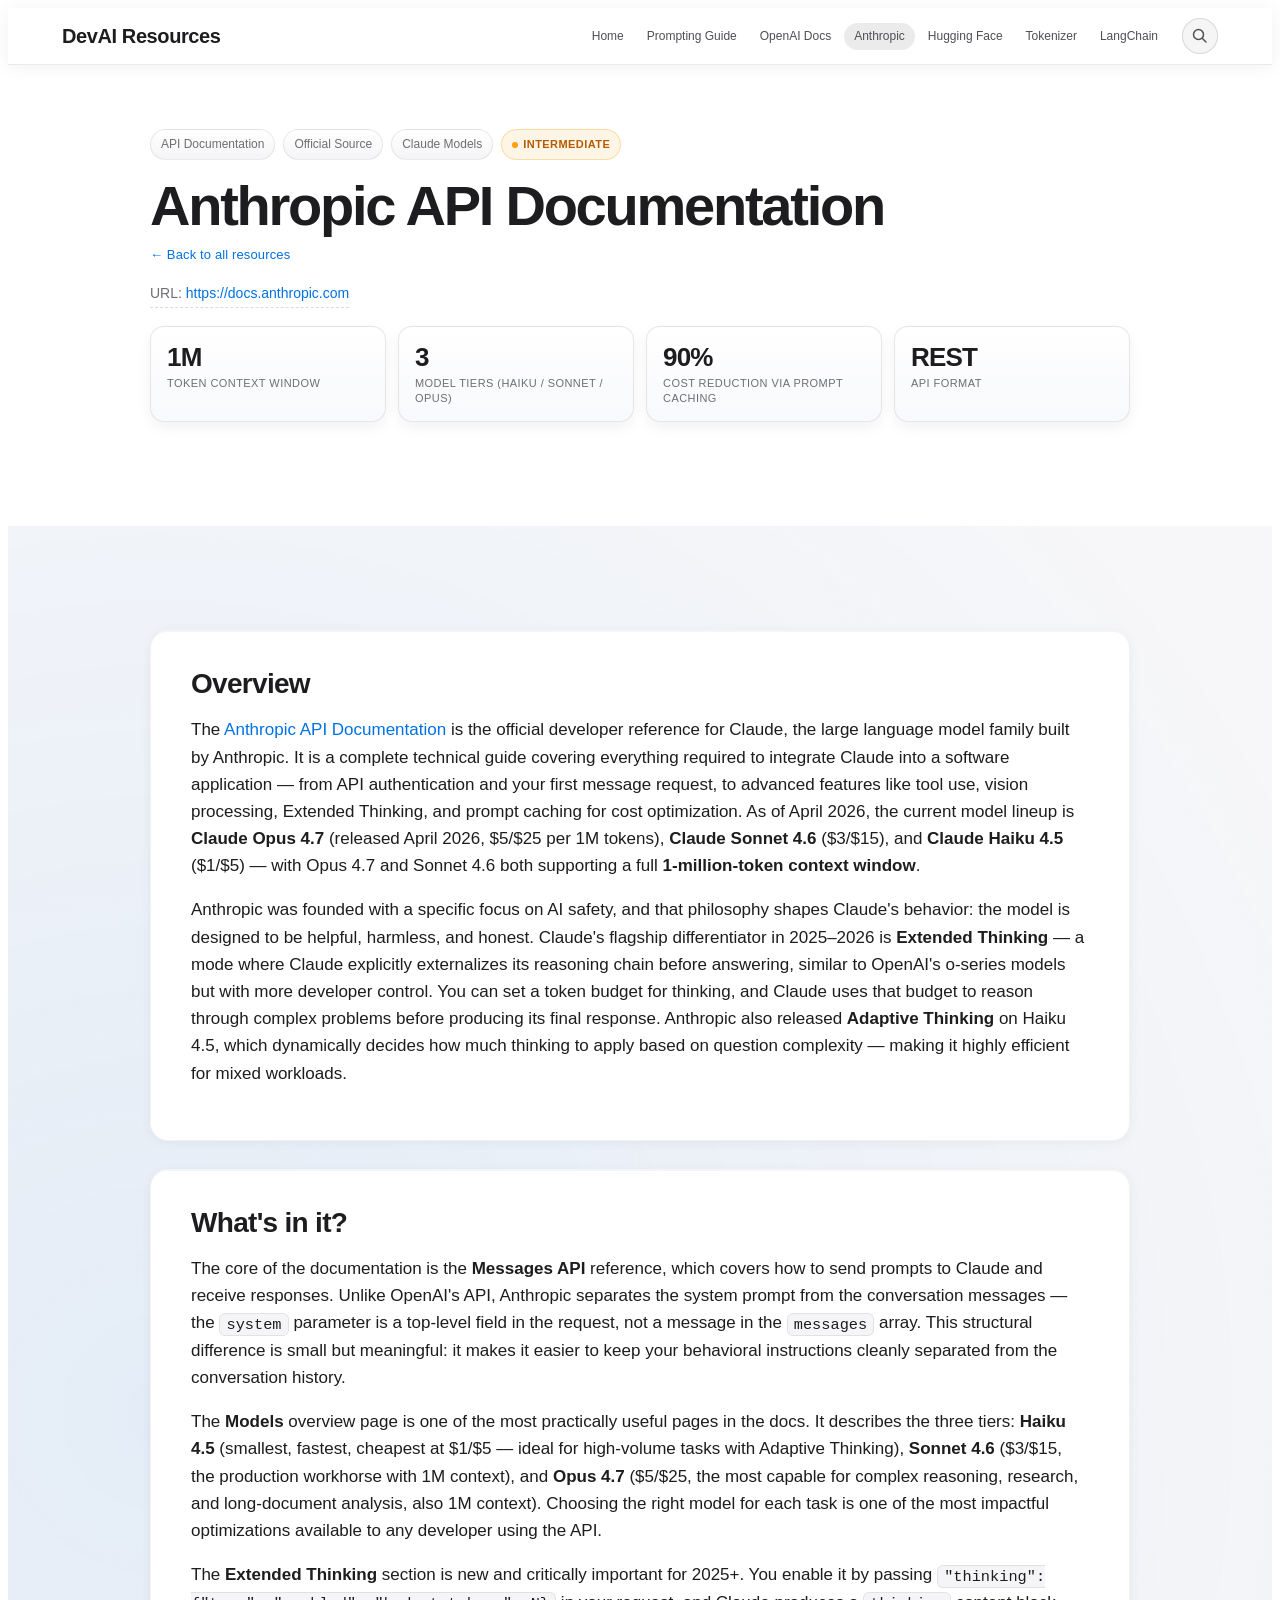
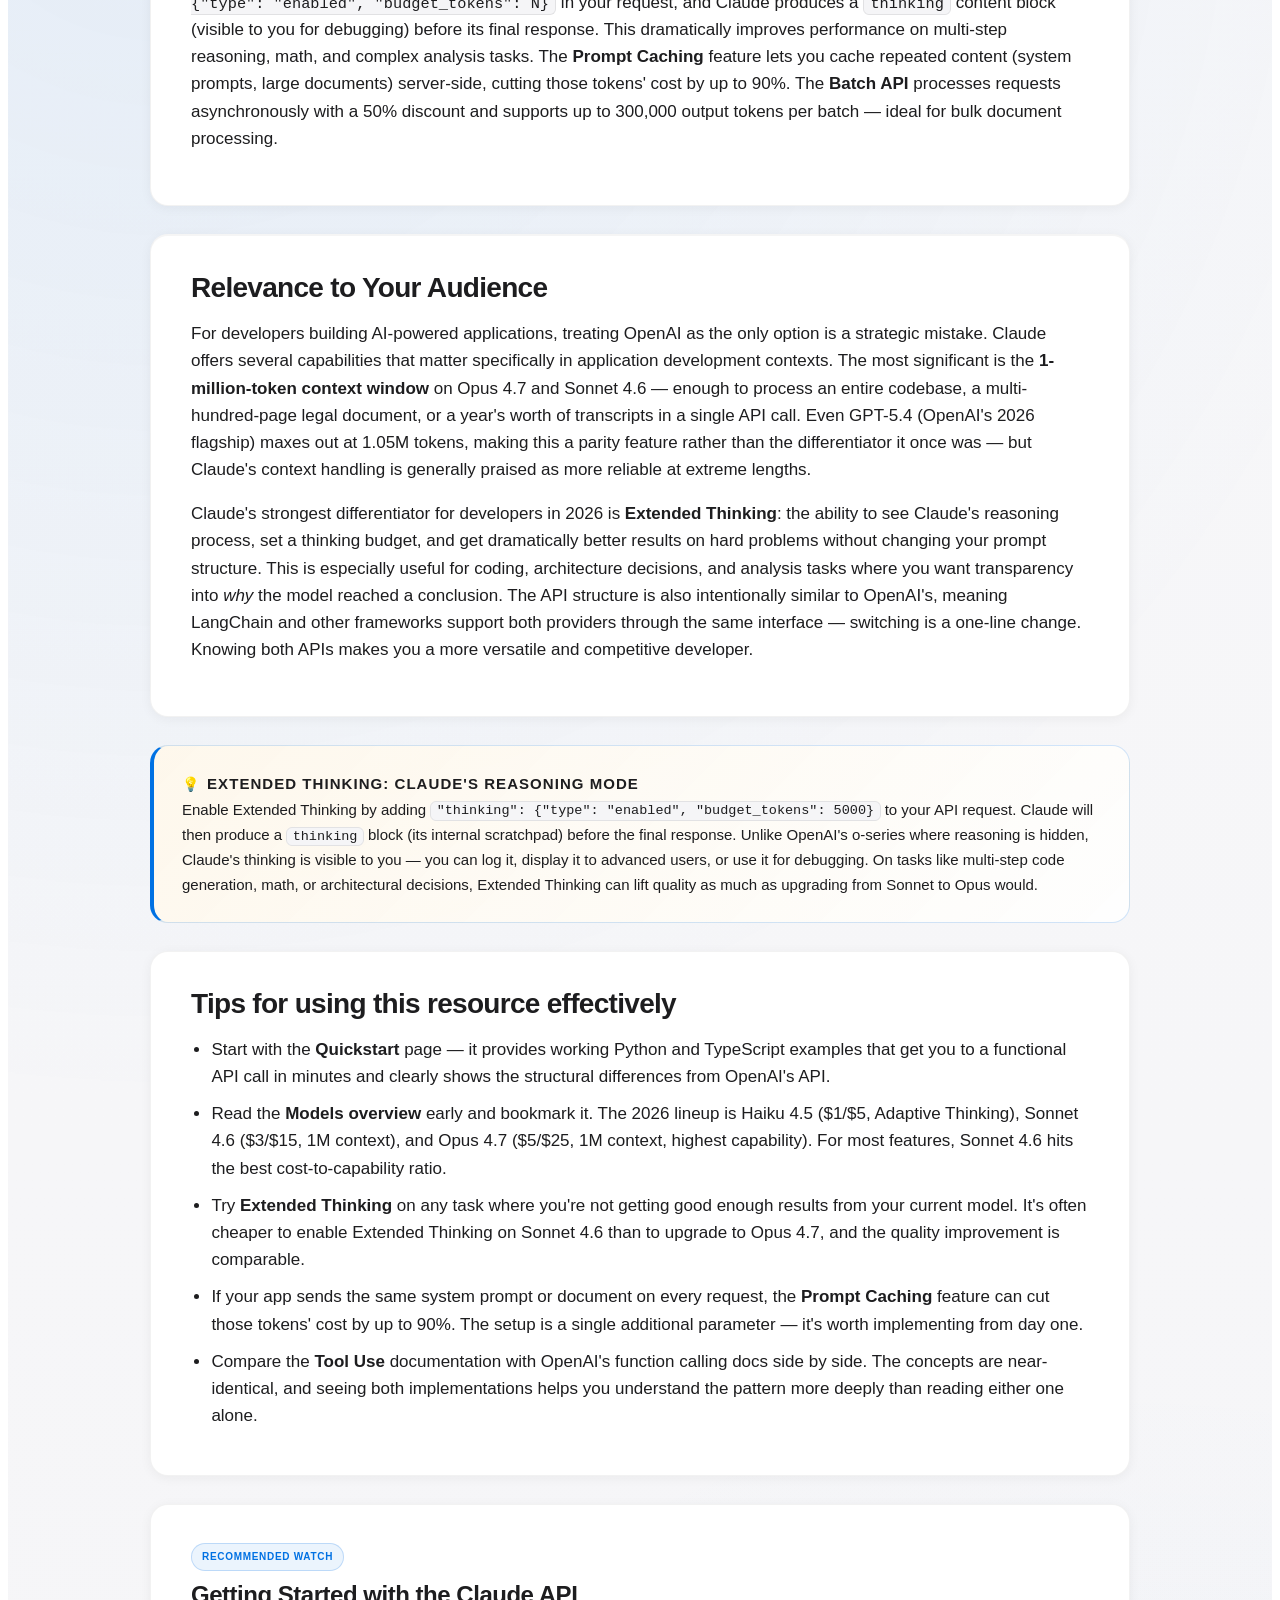
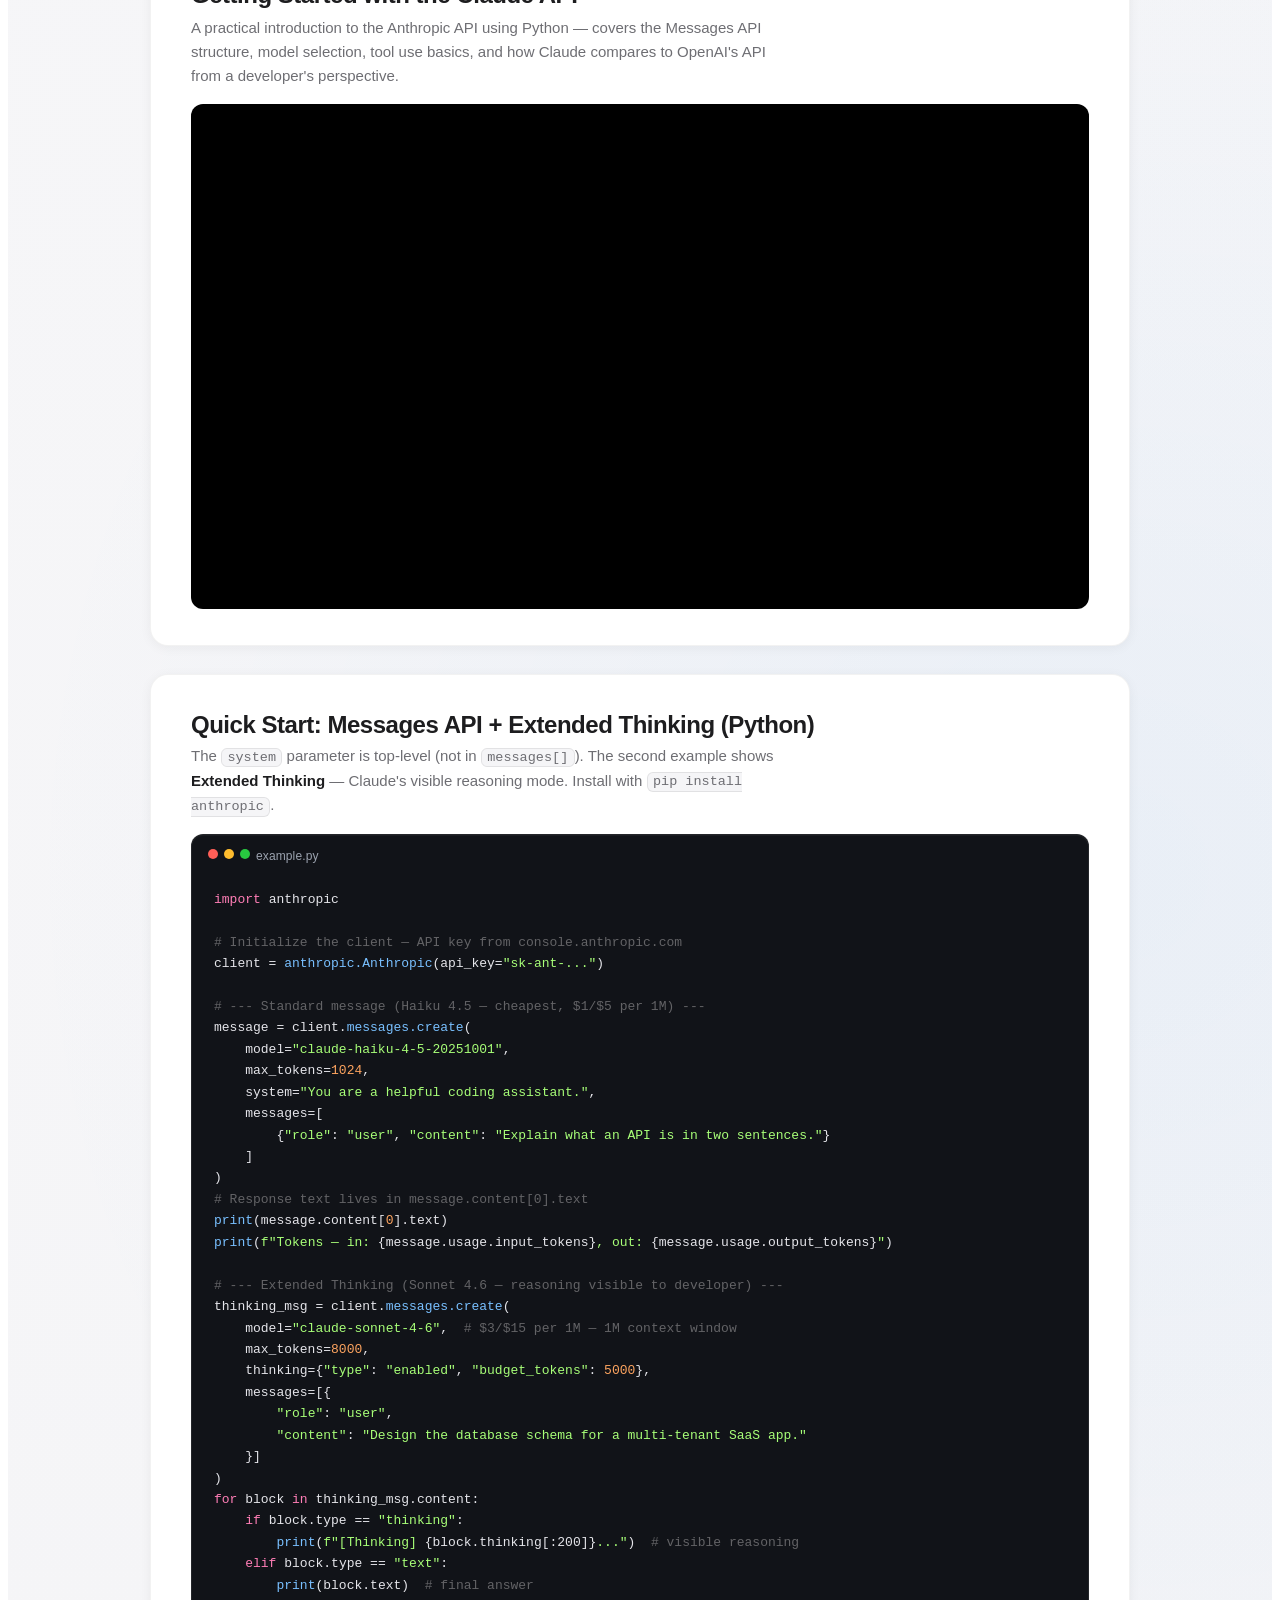
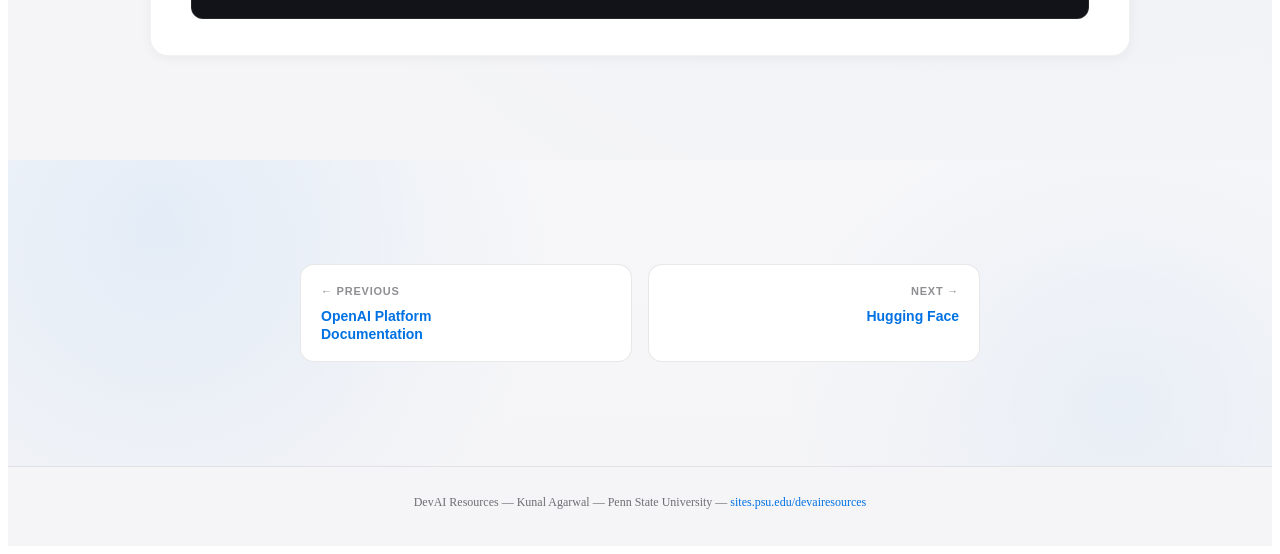
==== commit 03082e75: "IRG revision workshop updates: nav reorder, overview sections, reading order, URL embedding" ====
--- a/anthropic.html
+++ b/anthropic.html
@@ -15,12 +15,12 @@
       <nav class="devai-nav" aria-label="Primary">
         <ul class="devai-nav__list">
           <li><a href="index.html" class="devai-nav__link">Home</a></li>
+          <li><a href="prompting-guide.html" class="devai-nav__link">Prompting Guide</a></li>
           <li><a href="openai-docs.html" class="devai-nav__link">OpenAI Docs</a></li>
           <li><a href="anthropic.html" class="devai-nav__link is-current">Anthropic</a></li>
           <li><a href="huggingface.html" class="devai-nav__link">Hugging Face</a></li>
           <li><a href="tokenizer.html" class="devai-nav__link">Tokenizer</a></li>
           <li><a href="langchain.html" class="devai-nav__link">LangChain</a></li>
-          <li><a href="prompting-guide.html" class="devai-nav__link">Prompting Guide</a></li>
         </ul>
         <div class="devai-search" id="devaiSearch">
           <button class="devai-search__btn" id="devaiSearchToggle" aria-label="Search" aria-expanded="false">
@@ -90,8 +90,8 @@
 
           <!-- What is this resource? -->
           <div class="feature-panel">
-            <h3 class="feature-panel__title">What is this resource?</h3>
-            <p>The Anthropic API Documentation is the official developer reference for Claude, the large language model family built by Anthropic. It is a complete technical guide covering everything required to integrate Claude into a software application — from API authentication and your first message request, to advanced features like tool use, vision processing, Extended Thinking, and prompt caching for cost optimization. As of April 2026, the current model lineup is <strong>Claude Opus 4.7</strong> (released April 2026, $5/$25 per 1M tokens), <strong>Claude Sonnet 4.6</strong> ($3/$15), and <strong>Claude Haiku 4.5</strong> ($1/$5) — with Opus 4.7 and Sonnet 4.6 both supporting a full <strong>1-million-token context window</strong>.</p>
+            <h3 class="feature-panel__title">Overview</h3>
+            <p>The <a href="https://docs.anthropic.com" target="_blank">Anthropic API Documentation</a> is the official developer reference for Claude, the large language model family built by Anthropic. It is a complete technical guide covering everything required to integrate Claude into a software application — from API authentication and your first message request, to advanced features like tool use, vision processing, Extended Thinking, and prompt caching for cost optimization. As of April 2026, the current model lineup is <strong>Claude Opus 4.7</strong> (released April 2026, $5/$25 per 1M tokens), <strong>Claude Sonnet 4.6</strong> ($3/$15), and <strong>Claude Haiku 4.5</strong> ($1/$5) — with Opus 4.7 and Sonnet 4.6 both supporting a full <strong>1-million-token context window</strong>.</p>
             <p>Anthropic was founded with a specific focus on AI safety, and that philosophy shapes Claude's behavior: the model is designed to be helpful, harmless, and honest. Claude's flagship differentiator in 2025–2026 is <strong>Extended Thinking</strong> — a mode where Claude explicitly externalizes its reasoning chain before answering, similar to OpenAI's o-series models but with more developer control. You can set a token budget for thinking, and Claude uses that budget to reason through complex problems before producing its final response. Anthropic also released <strong>Adaptive Thinking</strong> on Haiku 4.5, which dynamically decides how much thinking to apply based on question complexity — making it highly efficient for mixed workloads.</p>
           </div>
 
@@ -105,7 +105,7 @@
 
           <!-- How is it relevant? -->
           <div class="feature-panel">
-            <h3 class="feature-panel__title">How is it relevant to your purpose?</h3>
+            <h3 class="feature-panel__title">Relevance to Your Audience</h3>
             <p>For developers building AI-powered applications, treating OpenAI as the only option is a strategic mistake. Claude offers several capabilities that matter specifically in application development contexts. The most significant is the <strong>1-million-token context window</strong> on Opus 4.7 and Sonnet 4.6 — enough to process an entire codebase, a multi-hundred-page legal document, or a year's worth of transcripts in a single API call. Even GPT-5.4 (OpenAI's 2026 flagship) maxes out at 1.05M tokens, making this a parity feature rather than the differentiator it once was — but Claude's context handling is generally praised as more reliable at extreme lengths.</p>
             <p>Claude's strongest differentiator for developers in 2026 is <strong>Extended Thinking</strong>: the ability to see Claude's reasoning process, set a thinking budget, and get dramatically better results on hard problems without changing your prompt structure. This is especially useful for coding, architecture decisions, and analysis tasks where you want transparency into <em>why</em> the model reached a conclusion. The API structure is also intentionally similar to OpenAI's, meaning LangChain and other frameworks support both providers through the same interface — switching is a one-line change. Knowing both APIs makes you a more versatile and competitive developer.</p>
           </div>
--- a/style.css
+++ b/style.css
@@ -160,7 +160,8 @@
   position: relative;
   display: flex;
   align-items: center;
-  margin-left: 8px;
+  margin-left: 10px;
+  flex-shrink: 0;
 }
 
 .devai-search__btn {
@@ -351,6 +352,15 @@
     height: 36px !important;
     min-width: 36px !important;
   }
+
+  .devai-nav {
+    width: 100%;
+    justify-content: space-between;
+  }
+
+  .devai-nav__list {
+    justify-content: flex-start;
+  }
 }
 /* ── end search bar ─────────────────────────────────────────── */
 
@@ -400,14 +410,18 @@
 .devai-nav {
   display: flex !important;
   align-items: center !important;
+  flex-wrap: nowrap !important;
+  min-width: 0;
   gap: 4px;
 }
 
 .devai-nav__list {
   list-style: none !important;
   display: flex !important;
-  flex-wrap: nowrap !important;
+  flex-wrap: wrap !important;
+  flex: 1 1 auto;
   align-items: center !important;
+  justify-content: flex-end;
   gap: 3px !important;
   margin: 0 !important;
   padding: 0 !important;
@@ -661,68 +675,137 @@
 
 .page-main .toc-panel {
   margin-top: 30px !important;
-  padding: 32px !important;
-  background: linear-gradient(180deg, #ffffff 0%, #fcfcfd 100%) !important;
+  padding: 36px !important;
+  background:
+    radial-gradient(circle at top right, rgba(0, 113, 227, 0.13), transparent 42%),
+    linear-gradient(180deg, #ffffff 0%, #f8fbff 100%) !important;
+}
+
+.page-main .toc-panel__header {
+  display: flex;
+  align-items: flex-start;
+  justify-content: space-between;
+  gap: 20px;
+  margin-bottom: 20px !important;
+}
+
+.page-main .toc-panel__header-copy {
+  max-width: 74ch;
 }
 
 .page-main .toc-panel__label {
-  margin-bottom: 16px !important;
+  margin-bottom: 8px !important;
   font-size: 14px !important;
+  letter-spacing: 0.02em;
   font-weight: 600 !important;
   color: var(--devai-muted) !important;
 }
 
+.page-main .toc-panel__intro {
+  margin: 0 !important;
+  font-size: 15px !important;
+  line-height: 1.45 !important;
+  color: var(--devai-muted) !important;
+}
+
+.page-main .toc-panel__count {
+  display: inline-flex;
+  align-items: center;
+  justify-content: center;
+  flex-shrink: 0;
+  padding: 8px 12px !important;
+  border-radius: 999px;
+  border: 1px solid rgba(0, 113, 227, 0.2);
+  background: rgba(0, 113, 227, 0.08) !important;
+  color: var(--devai-link) !important;
+  font-size: 12px !important;
+  font-weight: 700 !important;
+  letter-spacing: 0.03em;
+  text-transform: uppercase;
+}
+
 .page-main .toc-panel__list {
-  counter-reset: devai-toc;
   list-style: none !important;
   margin: 0 !important;
   padding: 0 !important;
+  display: grid;
+  grid-template-columns: repeat(2, minmax(0, 1fr));
+  gap: 14px;
 }
 
 .page-main .toc-panel__list > li {
-  position: relative;
-  counter-increment: devai-toc;
-  margin: 0 0 14px !important;
-  padding: 20px 20px 18px 56px !important;
+  margin: 0 !important;
+}
+
+.page-main .toc-panel__list > li > a {
+  display: flex;
+  flex-direction: column;
+  height: 100%;
+  min-height: 210px;
+  padding: 18px 20px !important;
+  text-decoration: none !important;
   border-radius: 16px;
-  border: 1px solid rgba(0, 0, 0, 0.09);
-  background: #ffffff !important;
-  box-shadow: 0 3px 14px rgba(0, 0, 0, 0.055);
-  transition: transform 0.2s ease, box-shadow 0.2s ease, border-color 0.2s ease;
-}
-
-.page-main .toc-panel__list > li::before {
-  content: counter(devai-toc) ".";
-  position: absolute;
-  left: 20px;
-  top: 18px;
-  font-size: 19px;
-  font-weight: 700;
-  line-height: 1;
-  color: #1f2937;
-}
-
-.page-main .toc-panel__list > li:hover {
-  transform: translateY(-1px);
-  border-color: rgba(0, 113, 227, 0.3);
-  box-shadow: 0 8px 22px rgba(0, 0, 0, 0.08);
-}
-
-.page-main .toc-panel__list > li:last-child {
-  margin-bottom: 0 !important;
-}
-
-.page-main .toc-panel__list > li > a {
-  font-size: clamp(1.1rem, 1.8vw, 1.35rem) !important;
+  border: 1px solid rgba(0, 0, 0, 0.1);
+  background: linear-gradient(180deg, #ffffff 0%, #fdfdff 100%) !important;
+  box-shadow: 0 4px 16px rgba(0, 0, 0, 0.055);
+  transition: transform 0.2s ease, box-shadow 0.2s ease, border-color 0.2s ease, background 0.2s ease;
+}
+
+.page-main .toc-panel__meta {
+  display: flex;
+  align-items: center;
+  justify-content: space-between;
+  gap: 12px;
+  margin-bottom: 12px !important;
+}
+
+.page-main .toc-panel__index {
+  font-size: 12px !important;
   font-weight: 700 !important;
-  line-height: 1.2 !important;
+  color: var(--devai-muted) !important;
+  letter-spacing: 0.08em;
+}
+
+.page-main .toc-panel__title {
+  font-size: clamp(1.02rem, 1.2vw, 1.22rem) !important;
+  font-weight: 700 !important;
+  line-height: 1.3 !important;
+  color: var(--devai-text) !important;
+  margin: 0 0 8px !important;
 }
 
 .page-main .toc-panel__summary {
   display: block;
-  margin-top: 6px !important;
+  margin: 0 !important;
   font-size: 14px !important;
+  line-height: 1.45 !important;
   color: var(--devai-muted) !important;
+}
+
+.page-main .toc-panel__cta {
+  margin-top: auto !important;
+  display: inline-flex;
+  align-items: center;
+  gap: 8px;
+  padding-top: 14px;
+  font-size: 13px !important;
+  font-weight: 700 !important;
+  color: var(--devai-link) !important;
+}
+
+.page-main .toc-panel__cta-arrow {
+  transition: transform 0.2s ease;
+}
+
+.page-main .toc-panel__list > li > a:hover {
+  transform: translateY(-3px);
+  border-color: rgba(0, 113, 227, 0.34);
+  background: linear-gradient(180deg, #ffffff 0%, #f4f9ff 100%) !important;
+  box-shadow: 0 12px 28px rgba(0, 0, 0, 0.1), 0 6px 18px rgba(0, 113, 227, 0.1);
+}
+
+.page-main .toc-panel__list > li > a:hover .toc-panel__cta-arrow {
+  transform: translateX(3px);
 }
 
 .page-main .resource-lede__tags {
@@ -879,6 +962,21 @@
   .page-main .tips-panel,
   .page-main .toc-panel {
     padding: 24px !important;
+  }
+
+  .page-main .toc-panel__header {
+    flex-direction: column;
+    align-items: flex-start;
+    margin-bottom: 16px !important;
+  }
+
+  .page-main .toc-panel__list {
+    grid-template-columns: 1fr;
+    gap: 12px;
+  }
+
+  .page-main .toc-panel__list > li > a {
+    min-height: 0;
   }
 }
 
@@ -1181,74 +1279,520 @@
   padding: 0 !important;
 }
 
-/* ── Alternatively: use these selectors WITHOUT the body class ─
-   Paste these directly if you want the iframe to always take
-   over on that specific WordPress page.                        */
-
-/* Hide all WP chrome */
-.site-header,
-.site-footer,
-#colophon,
-.widget-area,
-.site-info,
-#secondary {
-  display: none !important;
-}
-
-/* Strip every container of margin/padding/max-width */
-html, body,
-#page,
-#content,
-#primary,
-.site-content,
-.content-area,
-.entry-content,
-.post-content,
-.entry-header,
-.entry-footer,
-.hentry,
-.post-inner-content,
-article,
-.type-page {
-  margin: 0 !important;
-  padding: 0 !important;
-  max-width: 100% !important;
-  width: 100% !important;
-  float: none !important;
-  border: none !important;
-  background: none !important;
-}
-
-/* Nuclear iframe fix — bypasses all WP container constraints */
-/* Note: overflow is NOT set to hidden here — the GitHub Pages site must scroll normally.
-   The WP iframe fills the viewport via position:fixed so no overflow change is needed. */
-body {
-  margin: 0 !important;
-  padding: 0 !important;
-}
-
-/* Hide the WP admin bar so it doesn't cover the iframe */
-#wpadminbar {
-  display: none !important;
-}
-
-/* Also tell WP not to push the body down for the admin bar */
-html {
-  margin-top: 0 !important;
-}
-
-.entry-content iframe,
-.post-content iframe {
-  position: fixed !important;
-  top: 0 !important;
-  left: 0 !important;
-  width: 100vw !important;
-  height: 100vh !important;
-  border: none !important;
-  margin: 0 !important;
-  padding: 0 !important;
-  z-index: 9999 !important;
-  display: block !important;
-  transform: none !important;
-}
 /* ── end iframe embed mode ─────────────────────────────────── */
+
+/* ══════════════════════════════════════════════════════════════
+   AI Integration Flowchart
+   ══════════════════════════════════════════════════════════════ */
+
+.flow-section {
+  padding-top: clamp(3.5rem, 7vw, 5rem) !important;
+  padding-bottom: clamp(3.5rem, 7vw, 5.5rem) !important;
+}
+
+.flow-eyebrow {
+  font-size: 11px !important;
+  font-weight: 700 !important;
+  letter-spacing: 0.1em !important;
+  text-transform: uppercase !important;
+  color: #0071e3 !important;
+  margin: 0 0 12px !important;
+}
+
+.flow-subhead {
+  font-size: 15px !important;
+  color: var(--devai-muted) !important;
+  margin: 0 0 52px !important;
+  line-height: 1.5 !important;
+}
+
+/* ── timeline container ── */
+.flow-timeline {
+  position: relative;
+  max-width: 780px;
+  margin: 0 auto;
+}
+
+/* vertical rail */
+.flow-timeline::before {
+  content: "";
+  position: absolute;
+  left: 28px;
+  top: 20px;
+  bottom: 20px;
+  width: 2px;
+  background: linear-gradient(180deg, #0071e3 0%, rgba(0,113,227,0.15) 100%);
+  border-radius: 2px;
+  z-index: 0;
+}
+
+/* ── individual step ── */
+.flow-step {
+  position: relative;
+  padding-left: 72px;
+  margin-bottom: 6px;
+  cursor: pointer;
+}
+
+.flow-step:last-child {
+  margin-bottom: 0;
+}
+
+/* numbered circle */
+.flow-step__dot {
+  position: absolute;
+  left: 12px;
+  top: 18px;
+  width: 34px;
+  height: 34px;
+  border-radius: 50%;
+  background: #fff;
+  border: 2px solid rgba(0,113,227,0.25);
+  display: flex;
+  align-items: center;
+  justify-content: center;
+  font-size: 11px;
+  font-weight: 800;
+  color: #0071e3;
+  letter-spacing: -0.01em;
+  z-index: 1;
+  transition: background 0.22s ease, border-color 0.22s ease, transform 0.22s ease, box-shadow 0.22s ease;
+  flex-shrink: 0;
+}
+
+.flow-step.is-active .flow-step__dot,
+.flow-step:hover .flow-step__dot {
+  background: #0071e3;
+  border-color: #0071e3;
+  color: #fff;
+  transform: scale(1.12);
+  box-shadow: 0 0 0 5px rgba(0,113,227,0.12);
+}
+
+/* card */
+.flow-step__card {
+  background: #fff;
+  border: 1px solid rgba(0,0,0,0.08);
+  border-radius: 16px;
+  overflow: hidden;
+  transition: border-color 0.22s ease, box-shadow 0.22s ease, transform 0.22s ease;
+}
+
+.flow-step:hover .flow-step__card {
+  border-color: rgba(0,113,227,0.22);
+  box-shadow: 0 4px 20px rgba(0,113,227,0.08);
+  transform: translateX(3px);
+}
+
+.flow-step.is-active .flow-step__card {
+  border-color: rgba(0,113,227,0.35);
+  box-shadow: 0 8px 32px rgba(0,113,227,0.12);
+  transform: translateX(4px);
+}
+
+/* card header row */
+.flow-step__header {
+  display: flex;
+  align-items: center;
+  gap: 14px;
+  padding: 17px 20px;
+  user-select: none;
+}
+
+.flow-step__icon {
+  font-size: 22px;
+  line-height: 1;
+  flex-shrink: 0;
+  width: 36px;
+  text-align: center;
+}
+
+.flow-step__title-wrap {
+  flex: 1;
+  min-width: 0;
+}
+
+.flow-step__title {
+  font-size: 15px !important;
+  font-weight: 680 !important;
+  color: var(--devai-text) !important;
+  margin: 0 0 2px !important;
+  line-height: 1.3 !important;
+  letter-spacing: -0.01em !important;
+}
+
+.flow-step__tagline {
+  font-size: 12px !important;
+  color: var(--devai-muted) !important;
+  margin: 0 !important;
+  line-height: 1.4 !important;
+}
+
+.flow-step__chevron {
+  flex-shrink: 0;
+  width: 20px;
+  height: 20px;
+  color: #c7c7cc;
+  transition: transform 0.22s ease, color 0.22s ease;
+}
+
+.flow-step.is-active .flow-step__chevron {
+  transform: rotate(180deg);
+  color: #0071e3;
+}
+
+/* expandable body */
+.flow-step__body {
+  display: grid;
+  grid-template-rows: 0fr;
+  transition: grid-template-rows 0.28s ease;
+  border-top: 0px solid rgba(0,113,227,0.1);
+}
+
+.flow-step.is-active .flow-step__body {
+  grid-template-rows: 1fr;
+  border-top-width: 1px;
+}
+
+.flow-step__body-inner {
+  overflow: hidden;
+}
+
+.flow-step__body-content {
+  padding: 18px 20px 20px 20px;
+}
+
+.flow-step__desc {
+  font-size: 13.5px !important;
+  color: #3a3a3c !important;
+  line-height: 1.65 !important;
+  margin: 0 0 16px !important;
+}
+
+/* tip box inside step */
+.flow-step__tip {
+  display: flex;
+  gap: 10px;
+  align-items: flex-start;
+  background: rgba(0,113,227,0.05);
+  border: 1px solid rgba(0,113,227,0.12);
+  border-radius: 10px;
+  padding: 11px 14px;
+  margin-bottom: 16px;
+}
+
+.flow-step__tip-icon {
+  font-size: 14px;
+  flex-shrink: 0;
+  margin-top: 1px;
+}
+
+.flow-step__tip-text {
+  font-size: 12px !important;
+  color: #004f9e !important;
+  line-height: 1.55 !important;
+  margin: 0 !important;
+}
+
+/* resource chips */
+.flow-step__resources {
+  display: flex;
+  flex-wrap: wrap;
+  gap: 7px;
+  align-items: center;
+}
+
+.flow-step__resources-label {
+  font-size: 11px;
+  font-weight: 700;
+  color: #8e8e93;
+  letter-spacing: 0.05em;
+  text-transform: uppercase;
+  width: 100%;
+  margin-bottom: 2px;
+}
+
+.flow-chip {
+  display: inline-flex;
+  align-items: center;
+  gap: 5px;
+  padding: 5px 12px 5px 10px;
+  border-radius: 999px;
+  background: #fff;
+  border: 1px solid rgba(0,113,227,0.22);
+  font-size: 12px;
+  font-weight: 600;
+  color: #0071e3 !important;
+  text-decoration: none !important;
+  transition: background 0.16s ease, border-color 0.16s ease, transform 0.16s ease;
+  cursor: pointer;
+  white-space: nowrap;
+}
+
+.flow-chip:hover {
+  background: rgba(0,113,227,0.07) !important;
+  border-color: #0071e3 !important;
+  transform: translateY(-1px);
+  text-decoration: none !important;
+}
+
+.flow-chip__arrow {
+  font-size: 10px;
+  opacity: 0.6;
+}
+
+/* ── progress bar at top ── */
+.flow-progress {
+  display: flex;
+  gap: 4px;
+  margin-bottom: 28px;
+  max-width: 780px;
+  margin-left: auto;
+  margin-right: auto;
+}
+
+.flow-progress__seg {
+  flex: 1;
+  height: 3px;
+  border-radius: 2px;
+  background: rgba(0,0,0,0.07);
+  transition: background 0.3s ease;
+  cursor: pointer;
+}
+
+.flow-progress__seg.is-done {
+  background: #0071e3;
+}
+
+/* responsive */
+@media (max-width: 600px) {
+  .flow-timeline::before {
+    left: 16px;
+  }
+  .flow-step {
+    padding-left: 52px;
+  }
+  .flow-step__dot {
+    left: 0;
+    width: 30px;
+    height: 30px;
+    font-size: 10px;
+  }
+  .flow-step__header {
+    padding: 14px 16px;
+    gap: 10px;
+  }
+  .flow-step__icon {
+    display: none;
+  }
+}
+
+/* ── end AI Integration Flowchart ─────────────────────────── */
+
+/* ══════════════════════════════════════════════════════════════
+   Real-world UX additions
+   ══════════════════════════════════════════════════════════════ */
+
+/* ── 1. Copy button on code blocks ───────────────────────── */
+.devai-copy-btn {
+  position: absolute;
+  top: 12px;
+  right: 12px;
+  display: inline-flex;
+  align-items: center;
+  gap: 5px;
+  padding: 5px 10px;
+  border-radius: 7px;
+  background: rgba(255, 255, 255, 0.07);
+  border: 1px solid rgba(255, 255, 255, 0.1);
+  color: #a0a8b8;
+  font-size: 11px;
+  font-weight: 600;
+  font-family: -apple-system, BlinkMacSystemFont, "SF Pro Text", sans-serif;
+  cursor: pointer;
+  transition: background 0.18s ease, color 0.18s ease, border-color 0.18s ease;
+  z-index: 2;
+  letter-spacing: 0.01em;
+  user-select: none;
+}
+
+.devai-copy-btn:hover {
+  background: rgba(255, 255, 255, 0.13);
+  color: #e0e4ec;
+  border-color: rgba(255, 255, 255, 0.2);
+}
+
+.devai-copy-btn.is-copied {
+  background: rgba(52, 199, 89, 0.15);
+  border-color: rgba(52, 199, 89, 0.3);
+  color: #34c759;
+}
+
+.devai-copy-btn svg {
+  width: 12px;
+  height: 12px;
+  flex-shrink: 0;
+}
+
+/* ── 2. Difficulty badge ─────────────────────────────────── */
+.devai-difficulty {
+  display: inline-flex;
+  align-items: center;
+  gap: 5px;
+  padding: 3px 10px;
+  border-radius: 999px;
+  font-size: 11px;
+  font-weight: 700;
+  letter-spacing: 0.04em;
+  text-transform: uppercase;
+}
+
+.devai-difficulty--beginner {
+  background: rgba(52, 199, 89, 0.1);
+  color: #1a7f37;
+  border: 1px solid rgba(52, 199, 89, 0.25);
+}
+
+.devai-difficulty--intermediate {
+  background: rgba(255, 159, 10, 0.1);
+  color: #b55c00;
+  border: 1px solid rgba(255, 159, 10, 0.3);
+}
+
+.devai-difficulty--advanced {
+  background: rgba(255, 59, 48, 0.08);
+  color: #c0392b;
+  border: 1px solid rgba(255, 59, 48, 0.2);
+}
+
+.devai-difficulty__dot {
+  width: 6px;
+  height: 6px;
+  border-radius: 50%;
+  flex-shrink: 0;
+}
+
+.devai-difficulty--beginner .devai-difficulty__dot  { background: #34c759; }
+.devai-difficulty--intermediate .devai-difficulty__dot { background: #ff9f0a; }
+.devai-difficulty--advanced .devai-difficulty__dot    { background: #ff3b30; }
+
+/* card-level difficulty (on index.html toc cards) */
+.toc-panel__difficulty {
+  display: inline-flex;
+  align-items: center;
+  gap: 5px;
+  font-size: 11px;
+  font-weight: 600;
+  margin-top: 4px;
+  padding: 2px 0;
+}
+
+/* ── 3. Resource prev/next navigation ────────────────────── */
+.resource-nav {
+  display: flex;
+  align-items: stretch;
+  justify-content: space-between;
+  gap: 16px;
+  max-width: 680px;
+  margin: 0 auto;
+}
+
+.resource-nav__btn {
+  display: flex;
+  flex-direction: column;
+  flex: 1;
+  padding: 18px 20px;
+  border-radius: 14px;
+  border: 1px solid rgba(0, 0, 0, 0.09);
+  background: #fff;
+  text-decoration: none !important;
+  transition: border-color 0.2s ease, box-shadow 0.2s ease, transform 0.2s ease;
+  min-width: 0;
+  cursor: pointer;
+}
+
+.resource-nav__btn:hover {
+  border-color: rgba(0, 113, 227, 0.3);
+  box-shadow: 0 6px 24px rgba(0, 113, 227, 0.1);
+  transform: translateY(-2px);
+  text-decoration: none !important;
+}
+
+.resource-nav__btn--prev { align-items: flex-start; }
+.resource-nav__btn--next { align-items: flex-end;   }
+
+.resource-nav__label {
+  font-size: 11px;
+  font-weight: 700;
+  letter-spacing: 0.07em;
+  text-transform: uppercase;
+  color: #8e8e93;
+  margin-bottom: 6px;
+  display: flex;
+  align-items: center;
+  gap: 5px;
+}
+
+.resource-nav__title {
+  font-size: 14px;
+  font-weight: 650;
+  color: #0071e3;
+  line-height: 1.3;
+  max-width: 22ch;
+}
+
+.resource-nav__btn--next .resource-nav__title {
+  text-align: right;
+}
+
+/* placeholder if only one direction */
+.resource-nav__spacer { flex: 1; }
+
+@media (max-width: 600px) {
+  .resource-nav { flex-direction: column; }
+  .resource-nav__btn--next .resource-nav__title { text-align: left; }
+}
+
+/* ── 4. Back-to-top button ───────────────────────────────── */
+.devai-back-top {
+  position: fixed;
+  bottom: 28px;
+  right: 28px;
+  width: 42px;
+  height: 42px;
+  border-radius: 50%;
+  background: rgba(255, 255, 255, 0.92);
+  border: 1px solid rgba(0, 0, 0, 0.1);
+  box-shadow: 0 4px 18px rgba(0, 0, 0, 0.12);
+  display: flex;
+  align-items: center;
+  justify-content: center;
+  cursor: pointer;
+  color: #1d1d1f;
+  -webkit-backdrop-filter: saturate(180%) blur(12px);
+  backdrop-filter: saturate(180%) blur(12px);
+  opacity: 0;
+  transform: translateY(12px);
+  pointer-events: none;
+  transition: opacity 0.25s ease, transform 0.25s ease, background 0.2s ease, box-shadow 0.2s ease;
+  z-index: 900;
+}
+
+.devai-back-top.is-visible {
+  opacity: 1;
+  transform: translateY(0);
+  pointer-events: auto;
+}
+
+.devai-back-top:hover {
+  background: #fff;
+  box-shadow: 0 8px 28px rgba(0, 0, 0, 0.16);
+  color: #0071e3;
+}
+
+.devai-back-top svg {
+  width: 16px;
+  height: 16px;
+}
+
+/* ── end real-world UX additions ─────────────────────────── */
